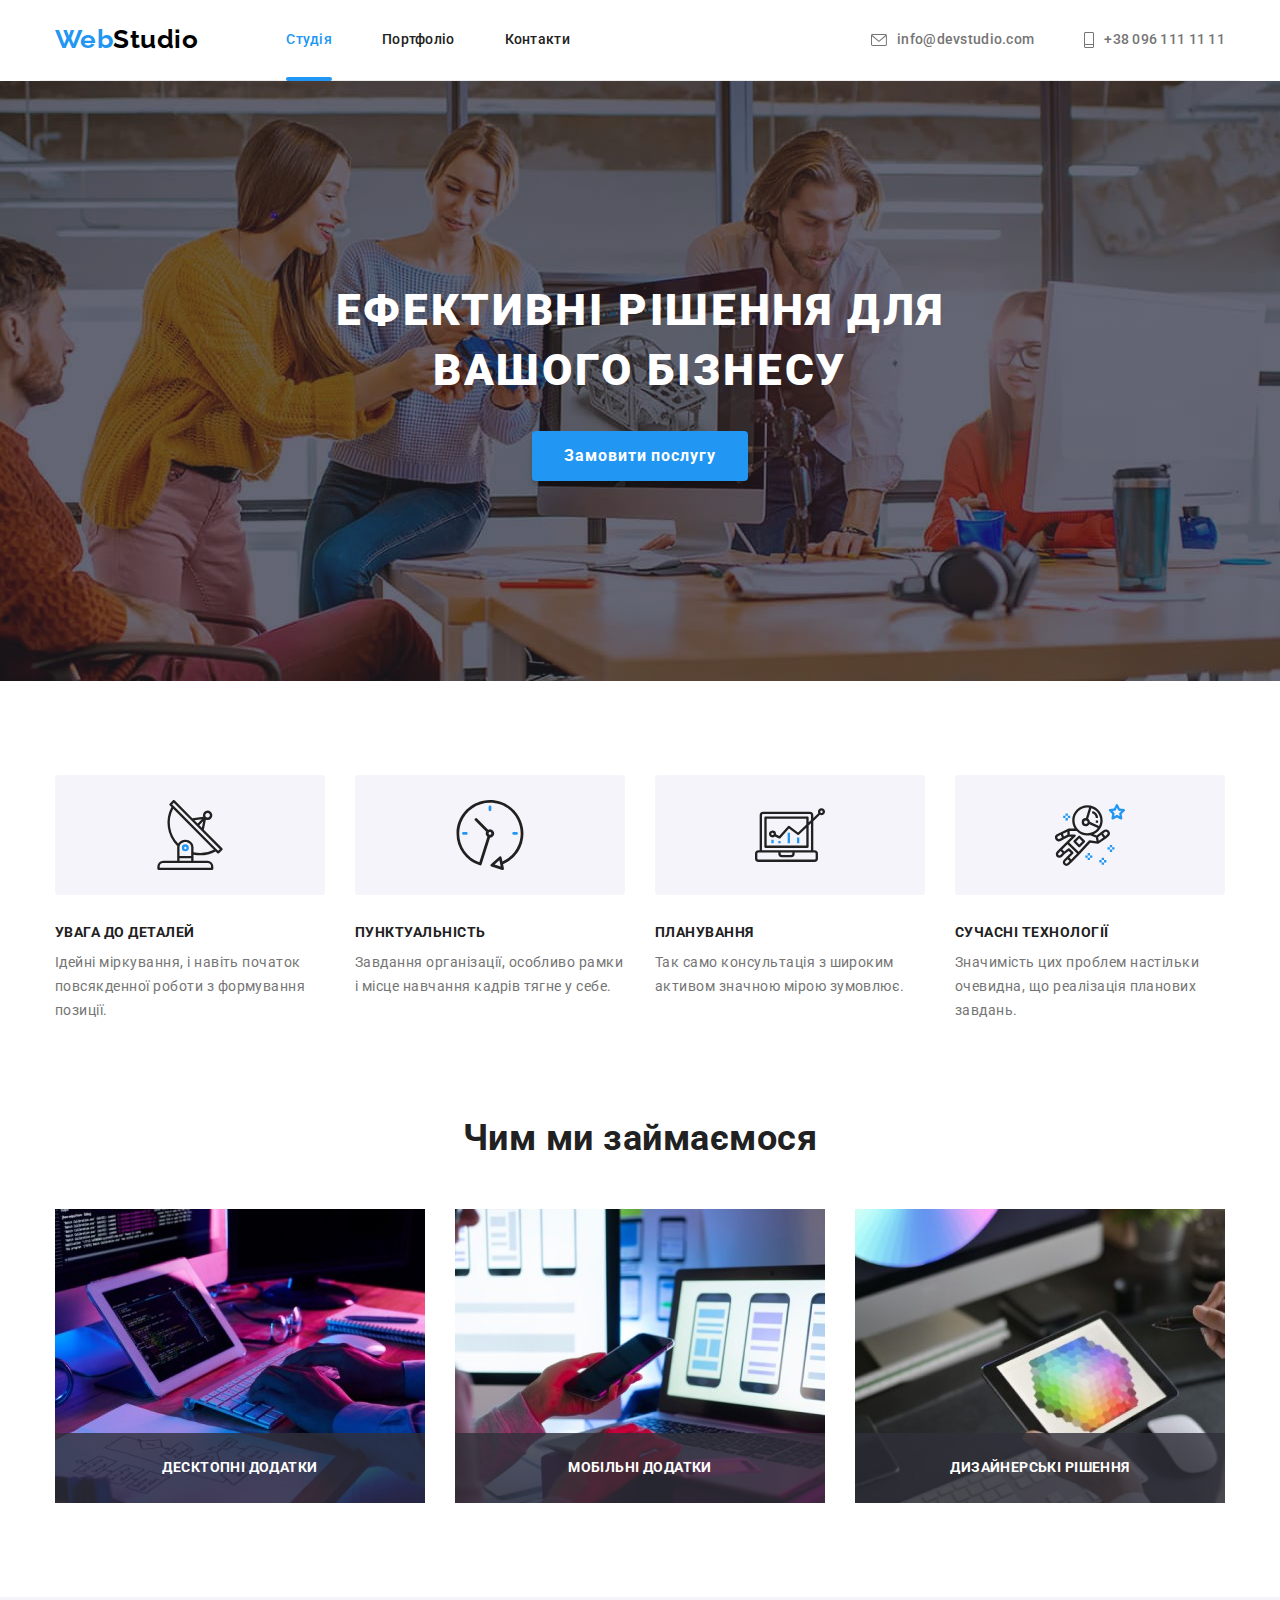
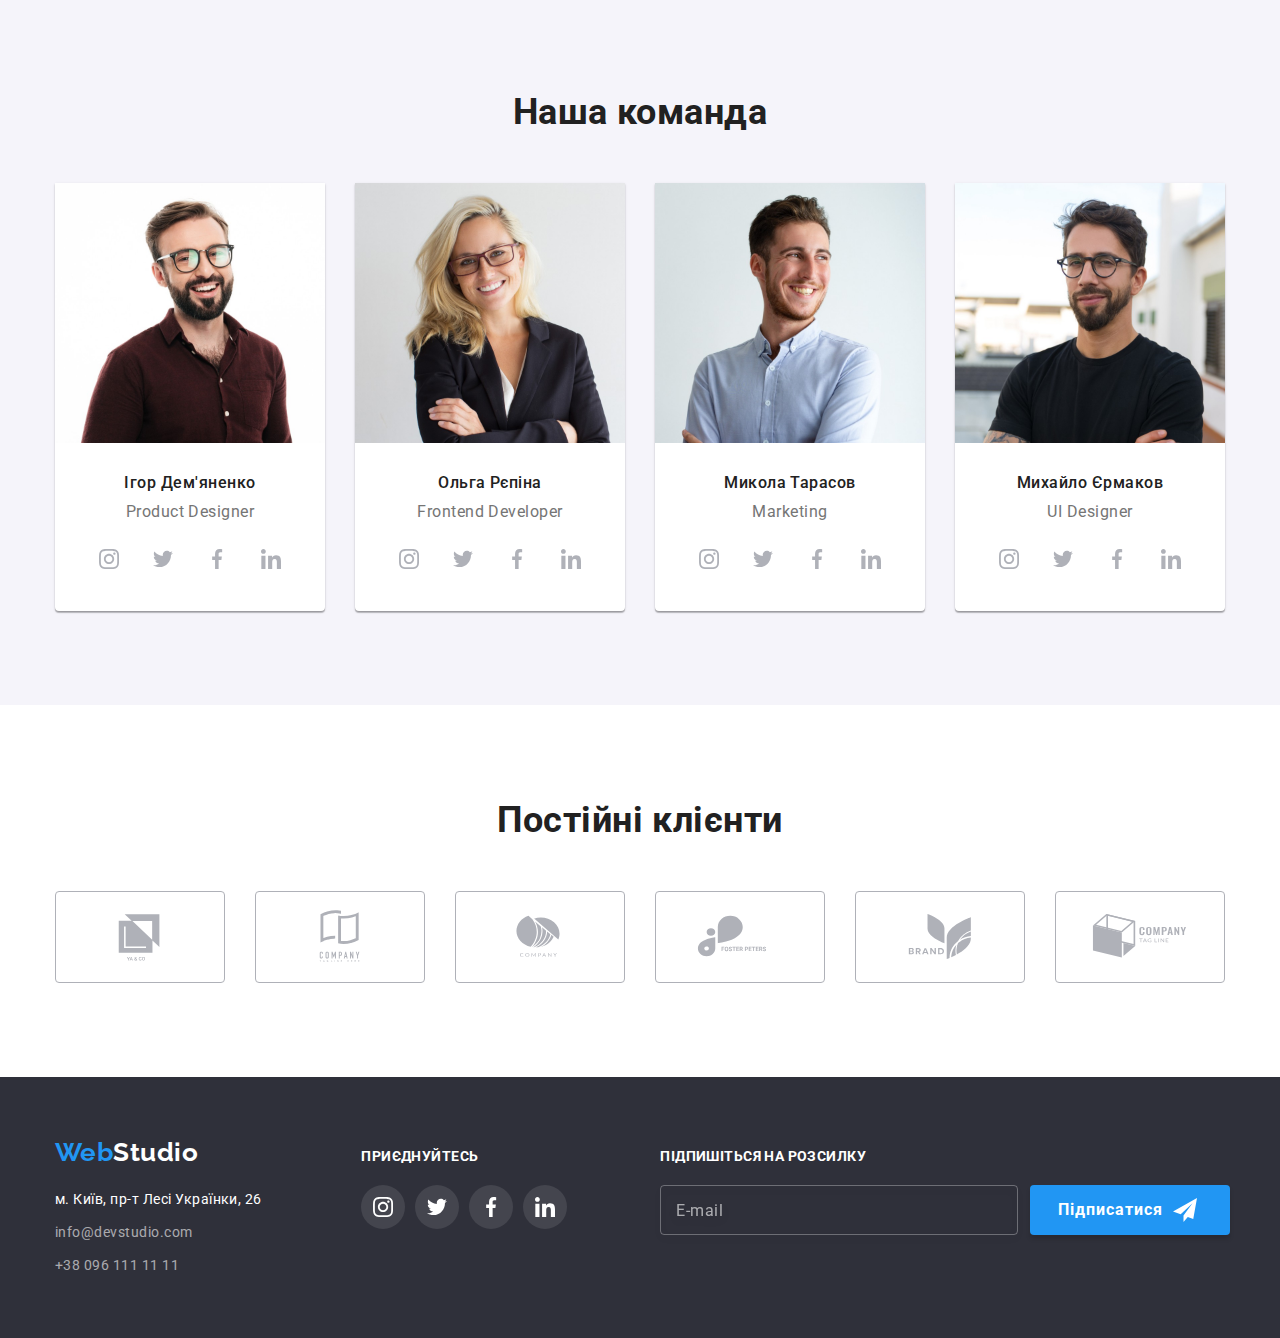
==== index.html @ 05e45daf "work 24/01" ====
<!DOCTYPE html>
<html lang="en">
  <head>
    <meta charset="UTF-8" />
    <meta name="viewport" content="width=device-width, initial-scale=1.0" />
    <meta http-equiv="X-UA-Compatible" content="IE=edge" />
    <meta name="viewport" content="width=device-width, initial-scale=1.0" />
    <title>Document</title>
    <link
      href="https://fonts.googleapis.com/css2?family=Raleway:wght@700&family=Roboto:wght@400;500;700;900&display=swap"
      rel="stylesheet"
    />
    <link rel="stylesheet" href="./CSS/main.min.css" />
  </head>
  <body>
    <!-- Секція Хедер -->
    <header>
      <div class="container header__container">
        <a href="./index.html" class="logo logo--margin">
          <span class="logo__web">Web</span>Studio</a
        >
        <div class="menu-container js-menu-container">
          <nav class="site-nav">
            <ul class="site-nav__navigation">
              <li class="site-nav__item">
                <a href="./index.html" class="site-nav__link site-nav__link--active">Студія</a>
              </li>
              <li class="site-nav__item">
                <a href="./portfolio.html" class="site-nav__link">Портфоліо</a>
              </li>
              <li class="site-nav__item">
                <a href="./index.html" class="site-nav__link">Контакти</a>
              </li>
            </ul>
          </nav>
          <ul class="contact">
            <li class="contact__item">
              <a href="mailto:info@devstudio.com" class="contact__link contact__link--mail">
                <svg class="contact__icon" width="16" height="12">
                  <use href="./images/symbols.svg#icon-mail"></use>
                </svg>
                info@devstudio.com</a
              >
            </li>
            <li class="contact__item">
              <a href="tel:+380961111111" class="contact__link contact__link--tel">
                <svg class="contact__icon" width="10" height="16">
                  <use href="./images/symbols.svg#icon-tel"></use>
                </svg>
                +38 096 111 11 11</a
              >
            </li>
          </ul>
          <ul class="social-block">
            <li class="social-block__item">
              <a class="social-block__link" href="/">Instagram</a>
            </li>
            <li class="social-block__item">
              <a class="social-block__link" href="/">Twitter</a>
            </li>
            <li class="social-block__item">
              <a class="social-block__link" href="/">Facebook</a>
            </li>
            <li class="social-block__item">
              <a class="social-block__link" href="/">LinkedIn</a>
            </li>
          </ul>
          <button class="menu-toggle menu-toggle--close js-close-menu" type="button">
            <svg class="menu-toggle__icon" width="40" height="40">
              <use href="./images/symbols.svg#icon-close"></use>
            </svg>
          </button>
        </div>
        <button
          class="menu-toggle js-open-menu"
          aria-expanded="false"
          aria-controls="mobile-menu"
          type="button"
        >
          <svg class="menu-toggle__icon" width="40" height="40">
            <use href="./images/symbols.svg#icon-menu"></use>
          </svg>
        </button>
      </div>
    </header>
    <main>
      <!-- Секція Герой -->
      <section class="hero">
        <div class="hero__overlay">
          <h1 class="hero__title">
            Ефективні рішення для <br />
            вашого бізнесу
          </h1>
          <button data-modal-open type="button" class="hero__button">Замовити послугу</button>
        </div>
      </section>
      <!-- Секція ПЕРЕВАГИ -->
      <section class="section section--advances">
        <div class="container">
          <h2 class="section-title section-title--invisible">Інструменти для бізнесу</h2>
          <ul class="advances-list">
            <li class="advances-list__item attention">
              <h3 class="advances-list__title">Увага до деталей</h3>
              <p class="advances-list__text">
                Ідейні міркування, і навіть початок повсякденної роботи з формування позиції.
              </p>
            </li>
            <li class="advances-list__item punctuality">
              <h3 class="advances-list__title">Пунктуальність</h3>
              <p class="advances-list__text">
                Завдання організації, особливо рамки і місце навчання кадрів тягне у себе.
              </p>
            </li>
            <li class="advances-list__item planning">
              <h3 class="advances-list__title">Планування</h3>
              <p class="advances-list__text">
                Так само консультація з широким активом значною мірою зумовлює.
              </p>
            </li>
            <li class="advances-list__item modern">
              <h3 class="advances-list__title">Сучасні технології</h3>
              <p class="advances-list__text">
                Значимість цих проблем настільки очевидна, що реалізація планових завдань.
              </p>
            </li>
          </ul>
        </div>
      </section>
      <!-- Секція Наша робота -->
      <section class="section section--works">
        <div class="container">
          <h2 class="section-title">Чим ми займаємося</h2>
          <ul class="works">
            <li class="works__item">
              <img class="works__image" src="./images/plan.jpg" alt="Планування" width="370" />
              <h2 class="works__title">Десктопні додатки</h2>
            </li>
            <li class="works__item">
              <img class="works__image" src="./images/work.jpg" alt="Робота" width="370" />
              <h2 class="works__title">Мобільні додатки</h2>
            </li>
            <li class="works__item">
              <img class="works__image" src="./images/test.jpg" alt="Аналіз" width="370" />
              <h2 class="works__title">Дизайнерські рішення</h2>
            </li>
          </ul>
        </div>
      </section>
      <!-- Секція Наша команда -->
      <section class="section section--team">
        <div class="container">
          <h2 class="section-title">Наша команда</h2>
          <ul class="team-list">
            <li class="team-list__item">
              <img
                class="team-list__foto"
                src="./images/igor.jpg"
                alt="Співробітник команди"
                width="270"
              />
              <div class="team-list__props">
                <h3 class="team-list__title">Ігор Дем'яненко</h3>
                <p class="team-list__vocation">Product Designer</p>
                <ul class="social-links">
                  <li class="social-links__item">
                    <a class="social-links__link team-list__link" href="/">
                      <svg class="social-links__icon">
                        <use href="./images/symbols.svg#icon-instagram"></use>
                      </svg>
                    </a>
                  </li>
                  <li class="social-links__item">
                    <a class="social-links__link team-list__link" href="/">
                      <svg class="social-links__icon">
                        <use href="./images/symbols.svg#icon-twitter"></use>
                      </svg>
                    </a>
                  </li>
                  <li class="social-links__item">
                    <a class="social-links__link team-list__link" href="/">
                      <svg class="social-links__icon">
                        <use href="./images/symbols.svg#icon-facebook"></use>
                      </svg>
                    </a>
                  </li>
                  <li class="social-links__item">
                    <a class="social-links__link team-list__link" href="/">
                      <svg class="social-links__icon">
                        <use href="./images/symbols.svg#icon-linkedin"></use>
                      </svg>
                    </a>
                  </li>
                </ul>
              </div>
            </li>
            <li class="team-list__item">
              <img
                class="team-list__foto"
                src="./images/olya.jpg"
                alt="Співробітник команди"
                width="270"
              />
              <div class="team-list__props">
                <h3 class="team-list__title">Ольга Рєпіна</h3>
                <p class="team-list__vocation">Frontend Developer</p>
                <ul class="social-links">
                  <li class="social-links__item">
                    <a class="social-links__link team-list__link" href="/">
                      <svg class="social-links__icon">
                        <use href="./images/symbols.svg#icon-instagram"></use>
                      </svg>
                    </a>
                  </li>
                  <li class="social-links__item">
                    <a class="social-links__link team-list__link" href="/">
                      <svg class="social-links__icon">
                        <use href="./images/symbols.svg#icon-twitter"></use>
                      </svg>
                    </a>
                  </li>
                  <li class="social-links__item">
                    <a class="social-links__link team-list__link" href="/">
                      <svg class="social-links__icon">
                        <use href="./images/symbols.svg#icon-facebook"></use>
                      </svg>
                    </a>
                  </li>
                  <li class="social-links__item">
                    <a class="social-links__link team-list__link" href="/">
                      <svg class="social-links__icon">
                        <use href="./images/symbols.svg#icon-linkedin"></use>
                      </svg>
                    </a>
                  </li>
                </ul>
              </div>
            </li>
            <li class="team-list__item">
              <img
                class="team-list__foto"
                src="./images/mikola.jpg"
                alt="Співробітник команди"
                width="270"
              />
              <div class="team-list__props">
                <h3 class="team-list__title">Микола Тарасов</h3>
                <p class="team-list__vocation">Marketing</p>
                <ul class="social-links">
                  <li class="social-links__item">
                    <a class="social-links__link team-list__link" href="/">
                      <svg class="social-links__icon">
                        <use href="./images/symbols.svg#icon-instagram"></use>
                      </svg>
                    </a>
                  </li>
                  <li class="social-links__item">
                    <a class="social-links__link team-list__link" href="/">
                      <svg class="social-links__icon">
                        <use href="./images/symbols.svg#icon-twitter"></use>
                      </svg>
                    </a>
                  </li>
                  <li class="social-links__item">
                    <a class="social-links__link team-list__link" href="/">
                      <svg class="social-links__icon">
                        <use href="./images/symbols.svg#icon-facebook"></use>
                      </svg>
                    </a>
                  </li>
                  <li class="social-links__item">
                    <a class="social-links__link team-list__link" href="/">
                      <svg class="social-links__icon">
                        <use href="./images/symbols.svg#icon-linkedin"></use>
                      </svg>
                    </a>
                  </li>
                </ul>
              </div>
            </li>
            <li class="team-list__item">
              <img
                class="team-list__foto"
                src="./images/mihasik.jpg"
                alt="Співробітник команди"
                width="270"
              />
              <div class="team-list__props">
                <h3 class="team-list__title">Михайло Єрмаков</h3>
                <p class="team-list__vocation">UI Designer</p>
                <ul class="social-links">
                  <li class="social-links__item">
                    <a class="social-links__link team-list__link" href="/">
                      <svg class="social-links__icon">
                        <use href="./images/symbols.svg#icon-instagram"></use>
                      </svg>
                    </a>
                  </li>
                  <li class="social-links__item">
                    <a class="social-links__link team-list__link" href="/">
                      <svg class="social-links__icon">
                        <use href="./images/symbols.svg#icon-twitter"></use>
                      </svg>
                    </a>
                  </li>
                  <li class="social-links__item">
                    <a class="social-links__link team-list__link" href="/">
                      <svg class="social-links__icon">
                        <use href="./images/symbols.svg#icon-facebook"></use>
                      </svg>
                    </a>
                  </li>
                  <li class="social-links__item">
                    <a class="social-links__link team-list__link" href="/">
                      <svg class="social-links__icon">
                        <use href="./images/symbols.svg#icon-linkedin"></use>
                      </svg>
                    </a>
                  </li>
                </ul>
              </div>
            </li>
          </ul>
        </div>
      </section>
      <!-- Секція Наши клієнти -->
      <section class="section">
        <div class="container">
          <h2 class="section-title">Постійні клієнти</h2>
          <ul class="list-client">
            <li class="list-client__item">
              <a class="list-client__link" href="/">
                <svg class="list-client__icon" width="106" height="60">
                  <use href="./images/symbols.svg#icon-Logo1"></use>
                </svg>
              </a>
            </li>
            <li class="list-client__item">
              <a class="list-client__link" href="/">
                <svg class="list-client__icon" width="106" height="60">
                  <use href="./images/symbols.svg#icon-Logo2"></use>
                </svg>
              </a>
            </li>
            <li class="list-client__item">
              <a class="list-client__link" href="/"
                ><svg class="list-client__icon" width="106" height="60">
                  <use href="./images/symbols.svg#icon-Logo3"></use></svg
              ></a>
            </li>
            <li class="list-client__item">
              <a class="list-client__link" href="/"
                ><svg class="list-client__icon" width="106" height="60">
                  <use href="./images/symbols.svg#icon-Logo4"></use></svg
              ></a>
            </li>
            <li class="list-client__item">
              <a class="list-client__link" href="/"
                ><svg class="list-client__icon" width="106" height="60">
                  <use href="./images/symbols.svg#icon-Logo5"></use></svg
              ></a>
            </li>
            <li class="list-client__item">
              <a class="list-client__link" href="/"
                ><svg class="list-client__icon" width="106" height="60">
                  <use href="./images/symbols.svg#icon-Logo6"></use></svg
              ></a>
            </li>
          </ul>
        </div>
      </section>
    </main>
    <!-- Секція футер -->
    <footer class="page-footer">
      <div class="container page-footer__container">
        <div class="page-footer__logobox">
          <a href="./" class="logo page-footer__logo"> <span class="logo__web">Web</span>Studio</a>
          <address class="address-footer">
            <p class="address-footer__location">м. Київ, пр-т Лесі Українки, 26</p>
            <p>
              <a href="mailto:info@devstudio.com" class="address-footer__mail"
                >info@devstudio.com</a
              >
            </p>
            <p><a href="tel:+380961111111" class="address-footer__tel">+38 096 111 11 11</a></p>
          </address>
        </div>
        <div class="page-footer__social">
          <b class="page-footer__title">Приєднуйтесь</b>
          <!-- Контакти в соціальних мережах -->
          <ul class="social-links">
            <li class="social-links__item">
              <a class="social-links__link" href="/">
                <svg class="social-links__icon">
                  <use href="./images/symbols.svg#icon-instagram"></use>
                </svg>
              </a>
            </li>
            <li class="social-links__item">
              <a class="social-links__link" href="/">
                <svg class="social-links__icon">
                  <use href="./images/symbols.svg#icon-twitter"></use>
                </svg>
              </a>
            </li>
            <li class="social-links__item">
              <a class="social-links__link" href="/">
                <svg class="social-links__icon">
                  <use href="./images/symbols.svg#icon-facebook"></use>
                </svg>
              </a>
            </li>
            <li class="social-links__item">
              <a class="social-links__link" href="/">
                <svg class="social-links__icon">
                  <use href="./images/symbols.svg#icon-linkedin"></use>
                </svg>
              </a>
            </li>
          </ul>
        </div>
        <div class="page-footer__subscription">
          <b class="page-footer__title">Підпишіться на розсилку</b>
          <form class="newsletter">
            <input class="newsletter__email" type="email" placeholder="E-mail" />
            <button class="newsletter__btn" type="submit">
              Підписатися
              <svg class="newsletter__icon" width="24" height="24">
                <use href="./images/symbols.svg#icon-send"></use>
              </svg>
            </button>
          </form>
        </div>
      </div>
    </footer>

    <!-- Модальне вікно -->
    <div class="backdrop backdrop--is-hidden" data-modal>
      <div class="modal">
        <button data-modal-close class="modal__btn-close">
          <svg width="11" height="11" viewBox="0 0 11 11" xmlns="http://www.w3.org/2000/svg">
            <path
              d="M11 1.10786L9.89214 0L5.5 4.39214L1.10786 0L0 1.10786L4.39214 5.5L0 9.89214L1.10786 11L5.5 6.60786L9.89214 11L11 9.89214L6.60786 5.5L11 1.10786Z"
            />
          </svg>
        </button>
        <!-- Форма відправки даних 
        -->
        <form class="js-speaker-form data-form" autocomplete="off">
          <b class="data-form__title">Залиште свої дані, ми вам передзвонимо</b>

          <div class="data-form__form-field">
            <input
              class="data-form__input"
              type="text"
              name="name"
              id="name"
              placeholder=" "
              autofocus
            />
            <svg class="data-form__icon" width="18" height="18">
              <use href="./images/symbols.svg#icon-person-black"></use>
            </svg>
            <label class="data-form__label" for="data-form__name">Ім’я</label>
          </div>

          <div class="data-form__form-field">
            <input class="data-form__input" type="tel" name="tel" id="tel" placeholder=" " />
            <svg class="data-form__icon" width="18" height="18">
              <use href="./images/symbols.svg#icon-phone-black"></use>
            </svg>
            <label class="data-form__label" for="tel">Телефон</label>
          </div>
          <div class="data-form__form-field">
            <input class="data-form__input" type="email" name="mail" id="mail" placeholder=" " />
            <svg class="data-form__icon" width="18" height="18">
              <use href="./images/symbols.svg#icon-email-black"></use>
            </svg>
            <label class="data-form__label" for="mail">Пошта</label>
          </div>

          <div class="data-form__form-field-coment">
            <textarea
              class="data-form__coment"
              name="coment"
              id="coment"
              cols="30"
              rows="5"
              placeholder=" "
            ></textarea>
            <label class="data-form__coment-label" for="coment">Коментар</label>
          </div>

          <label class="data-form__resolution-label">
            <input class="data-form__checkbox" type="checkbox" name="check" value="agree" />
            <svg class="data-form__icon-check" width="16" height="15">
              <use href="./images/symbols.svg#icon-check"></use>
            </svg>
            Погоджуюся з розсилкою та приймаю&nbsp
            <a class="data-form__resolution-link" href="/">Умови договору</a>
          </label>
          <button class="data-form__submit" type="submit">Відправити</button>
        </form>
        <!-- 
          
          
          ****Кінець форми******* -->
      </div>
    </div>
    <script src="./js/modal.js"></script>
    <script src="./js/submit-data.js"></script>
    <script src="./js/mobile-menu.js"></script>
  </body>
</html>
---- CSS/main.min.css ----
/*! modern-normalize v1.1.0 | MIT License | https://github.com/sindresorhus/modern-normalize */*,::after,::before{-webkit-box-sizing:border-box;box-sizing:border-box}html{-moz-tab-size:4;-o-tab-size:4;tab-size:4}html{line-height:1.15;-webkit-text-size-adjust:100%}body{margin:0}body{font-family:system-ui,-apple-system,"Segoe UI",Roboto,Helvetica,Arial,sans-serif,"Apple Color Emoji","Segoe UI Emoji"}hr{height:0;color:inherit}abbr[title]{-webkit-text-decoration:underline dotted;text-decoration:underline dotted}b,strong{font-weight:bolder}code,kbd,pre,samp{font-family:ui-monospace,SFMono-Regular,Consolas,"Liberation Mono",Menlo,monospace;font-size:1em}small{font-size:80%}sub,sup{font-size:75%;line-height:0;position:relative;vertical-align:baseline}sub{bottom:-0.25em}sup{top:-0.5em}table{text-indent:0;border-color:inherit}button,input,optgroup,select,textarea{font-family:inherit;font-size:100%;line-height:1.15;margin:0}button,select{text-transform:none}[type=button],[type=reset],[type=submit],button{-webkit-appearance:button}::-moz-focus-inner{border-style:none;padding:0}:-moz-focusring{outline:1px dotted ButtonText}:-moz-ui-invalid{box-shadow:none}legend{padding:0}progress{vertical-align:baseline}::-webkit-inner-spin-button,::-webkit-outer-spin-button{height:auto}[type=search]{-webkit-appearance:textfield;outline-offset:-2px}::-webkit-search-decoration{-webkit-appearance:none}::-webkit-file-upload-button{-webkit-appearance:button;font:inherit}summary{display:list-item}body{background:#fff;color:#757575;font-family:"Roboto",sans-serif;letter-spacing:.03em}ul{list-style:none;margin:0;padding:0}a{text-decoration:none}button{font-family:inherit;padding:0}h1,h2,h3,h4,p{margin:0}.section{padding:60px 0px}@media screen and (min-width: 1200px){.section{padding:94px 0px}}.section--team{background-color:#f5f4fa}.container{margin:0px auto;padding:0 15px}@media screen and (min-width: 480px){.container{width:480px}}@media screen and (min-width: 768px){.container{width:768px}}@media screen and (min-width: 1200px){.container{width:1200px}}.section-title{margin-bottom:30px;color:#212121;font-weight:700;font-size:36px;line-height:1.17;text-align:center}@media screen and (min-width: 1200px){.section-title{margin-bottom:50px}}.section-title--invisible{position:absolute;width:1px;height:1px;margin:-1px;border:0;padding:0;white-space:nowrap;-webkit-clip-path:inset(100%);clip-path:inset(100%);clip:rect(0 0 0 0);overflow:hidden}.header__container{display:-webkit-box;display:-ms-flexbox;display:flex;-webkit-box-align:center;-ms-flex-align:center;align-items:center;border-bottom:1px solid #ececec}.menu-container{display:-webkit-box;display:-ms-flexbox;display:flex}@media screen and (max-width: 767px){.menu-container{position:relative;padding:48px 40px;-webkit-box-orient:vertical;-webkit-box-direction:normal;-ms-flex-direction:column;flex-direction:column;top:0;left:0;position:fixed;width:100%;height:100vh;background-color:#fff;z-index:999;-webkit-transform:translateX(100%);transform:translateX(100%);-webkit-transition:-webkit-transform 250ms cubic-bezier(0.4, 0, 0.2, 1);transition:-webkit-transform 250ms cubic-bezier(0.4, 0, 0.2, 1);transition:transform 250ms cubic-bezier(0.4, 0, 0.2, 1);transition:transform 250ms cubic-bezier(0.4, 0, 0.2, 1), -webkit-transform 250ms cubic-bezier(0.4, 0, 0.2, 1)}}@media screen and (min-width: 768px){.menu-container{-webkit-box-flex:2;-ms-flex-positive:2;flex-grow:2;-webkit-box-pack:center;-ms-flex-pack:center;justify-content:center}}.menu-container.is-open{-webkit-transform:translateX(0);transform:translateX(0)}.site-nav{display:-webkit-box;display:-ms-flexbox;display:flex;margin-right:auto;-webkit-box-align:center;-ms-flex-align:center;align-items:center}@media screen and (min-width: 768px){.site-nav__navigation{display:-webkit-box;display:-ms-flexbox;display:flex}}@media screen and (max-width: 767px){.site-nav__item+.site-nav__item{margin-top:32px}}@media screen and (min-width: 768px){.site-nav__item+.site-nav__item{margin-left:50px}}.site-nav__link{position:relative;display:block;font-weight:500;font-size:40px;line-height:1.18;letter-spacing:.02em;color:#212121;-webkit-transition:color 250ms cubic-bezier(0.4, 0, 0.2, 1);transition:color 250ms cubic-bezier(0.4, 0, 0.2, 1)}@media screen and (min-width: 768px){.site-nav__link{padding:32px 0px;font-weight:500;font-size:14px;line-height:1.14;letter-spacing:.02em}}.site-nav__link:hover,.site-nav__link:focus{color:#2196f3}.site-nav__link--active{color:#2196f3}@media screen and (min-width: 768px){.site-nav__link--active::after{position:absolute;bottom:-1px;display:block;content:"";width:100%;height:4px;background:#2196f3;border-radius:2px}}.contact{display:-webkit-box;display:-ms-flexbox;display:flex}@media screen and (max-width: 767px){.contact{-webkit-box-orient:vertical;-webkit-box-direction:normal;-ms-flex-direction:column;flex-direction:column;-webkit-box-flex:2;-ms-flex-positive:2;flex-grow:2;-webkit-box-pack:end;-ms-flex-pack:end;justify-content:end;margin-bottom:64px}}@media screen and (min-width: 768px)and (max-width: 1199px){.contact{padding:21px 0;-webkit-box-align:start;-ms-flex-align:start;align-items:start;-webkit-box-orient:vertical;-webkit-box-direction:normal;-ms-flex-direction:column;flex-direction:column}}@media screen and (min-width: 1200px){.contact{-webkit-box-align:center;-ms-flex-align:center;align-items:center}}@media screen and (max-width: 767px){.contact__item+.contact__item{margin-top:32px}}@media screen and (min-width: 768px)and (max-width: 1199px){.contact__item+.contact__item{margin-top:10px}}@media screen and (min-width: 1200px){.contact__item+.contact__item{margin-left:50px}}.contact__icon{margin-right:10px;fill:currentcolor}@media screen and (max-width: 767px){.contact__icon{display:none}}.contact__link{font-weight:500;letter-spacing:.02em;line-height:1.16;color:#757575;-webkit-transition:color 250ms cubic-bezier(0.4, 0, 0.2, 1);transition:color 250ms cubic-bezier(0.4, 0, 0.2, 1)}@media screen and (max-width: 767px){.contact__link{font-size:24px}}@media screen and (min-width: 768px)and (max-width: 1199px){.contact__link{font-size:12px}}@media screen and (min-width: 1200px){.contact__link{font-size:14px;line-height:1.14}}.contact__link:hover,.contact__link:focus{color:#2196f3}@media screen and (max-width: 767px){.contact__link:hover,.contact__link:focus{font-size:34px}}.contact__link--mail{display:-webkit-box;display:-ms-flexbox;display:flex;-webkit-box-align:center;-ms-flex-align:center;align-items:center}.contact__link--tel{display:-webkit-box;display:-ms-flexbox;display:flex;-webkit-box-align:center;-ms-flex-align:center;align-items:center}.social-block{display:-webkit-box;display:-ms-flexbox;display:flex;-webkit-box-align:start;-ms-flex-align:start;align-items:flex-start;-ms-flex-wrap:wrap;flex-wrap:wrap}@media screen and (min-width: 768px){.social-block{display:none}}.social-block__item{padding:0 10px 0 0}.social-block__item+.social-block__item{padding:0 10px;border-left:1px solid rgba(33,33,33,.2)}.social-block__link{font-weight:500;font-size:18px;line-height:1.22;color:#2196f3}.menu-toggle{border:none;background-color:rgba(0,0,0,0);cursor:pointer}@media screen and (min-width: 768px){.menu-toggle{display:none}}.menu-toggle:hover,.menu-toggle:focus{fill:#2196f3}.menu-toggle--close{position:absolute;top:10px;right:15px}.menu-toggle__icon{display:block}.logo{margin-right:auto;display:inline-block;color:#000;cursor:default;font-family:"Raleway",sans-serif;font-weight:700;font-size:24px;line-height:1.16}@media screen and (min-width: 1200px){.logo{margin-right:93px;font-size:26px;line-height:1.2}}.logo__web{color:#2196f3}.page-footer__logo{color:#fff;margin-bottom:20px}@media screen and (min-width: 768px){.logo--margin{margin-right:88px}}.hero{text-align:center}.hero__overlay{height:400px;margin-left:auto;margin-right:auto;padding-top:118px;background-image:-webkit-gradient(linear, left top, left bottom, from(rgba(47, 48, 58, 0.4)), to(rgba(47, 48, 58, 0.4))),url(../images/hero.jpg);background-image:linear-gradient(rgba(47, 48, 58, 0.4), rgba(47, 48, 58, 0.4)),url(../images/hero.jpg);background-size:cover;background-position:center;background-color:#2f303a}@media screen and (max-width: 767px){.hero__overlay{max-width:480px}}@media screen and (min-width: 768px)and (max-width: 1199px){.hero__overlay{width:768px}}@media screen and (min-width: 1200px){.hero__overlay{padding-top:200px;height:600px;max-width:1600px}}.hero__title{margin-bottom:30px;color:#fff;font-weight:900;font-size:26px;line-height:1.62;letter-spacing:.06em;text-transform:uppercase}@media screen and (min-width: 1200px){.hero__title{font-size:44px;line-height:1.36}}.hero__button{color:#fff;background-color:#2196f3;font-weight:700;font-size:16px;line-height:1.9;letter-spacing:.06em;text-align:center;padding:10px 24px;-webkit-box-shadow:0px 4px 4px rgba(0,0,0,.15);box-shadow:0px 4px 4px rgba(0,0,0,.15);border-radius:4px;border:0px;cursor:pointer}@media screen and (min-width: 1200px){.hero__button{padding:10px 32px}}@media screen and (min-width: 1200px){.section--advances{padding-bottom:0px}}@media screen and (min-width: 768px){.advances-list{display:-webkit-box;display:-ms-flexbox;display:flex;-ms-flex-wrap:wrap;flex-wrap:wrap;margin:-15px}}.advances-list__title{color:#212121;font-weight:700;font-size:14px;line-height:1.14;text-transform:uppercase;margin-bottom:10px}.advances-list__text{margin:0px;font-size:14px;line-height:1.71}.advances-list__item{max-width:450px}@media screen and (min-width: 480px){.advances-list__item{width:450px}}@media screen and (min-width: 768px){.advances-list__item{width:354px;margin:15px}}@media screen and (min-width: 1200px){.advances-list__item{width:270px}}@media screen and (max-width: 767px){.advances-list__item:not(:last-child){margin-bottom:30px}}.advances-list__item::before{content:"";display:block;max-width:450px;height:120px;margin-bottom:30px;background-color:#f5f4fa;background-position:center;background-repeat:no-repeat;border-radius:4px}@media screen and (min-width: 480px){.advances-list__item::before{width:450px}}@media screen and (min-width: 768px){.advances-list__item::before{width:354px}}@media screen and (min-width: 1200px){.advances-list__item::before{width:270px}}.advances-list__item.attention::before{background-image:url(../images/antenna1.svg)}.advances-list__item.punctuality::before{background-image:url(../images/clock1.svg)}.advances-list__item.planning::before{background-image:url(../images/diagram1.svg)}.advances-list__item.modern::before{background-image:url(../images/astronaut1.svg)}@media screen and (max-width: 1199px){.section--works{display:none}}.works{position:relative;display:-webkit-box;display:-ms-flexbox;display:flex}.works__item:not(:last-child){margin-right:30px}.works__image{display:block}.works__title{position:absolute;bottom:0;width:370px;height:70px;display:-webkit-box;display:-ms-flexbox;display:flex;-webkit-box-align:center;-ms-flex-align:center;align-items:center;-webkit-box-pack:center;-ms-flex-pack:center;justify-content:center;font-weight:700;font-size:14px;line-height:1.14;letter-spacing:.03em;text-transform:uppercase;color:#fff;background-color:rgba(47,48,58,.8)}@media screen and (min-width: 768px){.team-list{margin:-15px;display:-webkit-box;display:-ms-flexbox;display:flex;-ms-flex-wrap:wrap;flex-wrap:wrap}}.team-list__foto{display:block}.team-list__props{padding:30px 32px;display:-webkit-box;display:-ms-flexbox;display:flex;-webkit-box-orient:vertical;-webkit-box-direction:normal;-ms-flex-direction:column;flex-direction:column;-webkit-box-align:center;-ms-flex-align:center;align-items:center}.team-list__title{margin-bottom:10px;color:#212121;font-weight:500;font-size:16px;line-height:1.19;text-align:center}.team-list__vocation{margin-top:0px;margin-bottom:16px;font-size:16px;line-height:1.19;text-align:center}.team-list__item{max-width:450px;height:622px;background-color:#fff;-webkit-box-shadow:0px 1px 3px rgba(0,0,0,.12),0px 1px 1px rgba(0,0,0,.14),0px 2px 1px rgba(0,0,0,.2);box-shadow:0px 1px 3px rgba(0,0,0,.12),0px 1px 1px rgba(0,0,0,.14),0px 2px 1px rgba(0,0,0,.2);border-radius:0px 0px 4px 4px}@media screen and (max-width: 767px){.team-list__item:not(:last-child){margin-bottom:30px}}@media screen and (min-width: 480px){.team-list__item{width:450px}}@media screen and (min-width: 768px){.team-list__item{margin:15px;width:354px;height:536px}}@media screen and (min-width: 1200px){.team-list__item{width:270px;height:428px}}.list-client{margin:-15px;display:-webkit-box;display:-ms-flexbox;display:flex;-ms-flex-wrap:wrap;flex-wrap:wrap;-webkit-box-pack:center;-ms-flex-pack:center;justify-content:center}.list-client__item{display:-webkit-box;display:-ms-flexbox;display:flex;margin:15px;height:92px}@media screen and (max-width: 479px){.list-client__item{width:calc((100% - 60px)/2)}}@media screen and (min-width: 480px){.list-client__item{width:210px}}@media screen and (min-width: 768px){.list-client__item{width:226px}}@media screen and (min-width: 1200px){.list-client__item{width:170px}}.list-client__link{display:-webkit-box;display:-ms-flexbox;display:flex;width:100%;-webkit-box-pack:center;-ms-flex-pack:center;justify-content:center;-webkit-box-align:center;-ms-flex-align:center;align-items:center;fill:#afb1b8;border:1px solid #afb1b8;border-radius:4px;cursor:pointer;-webkit-transform:scale(1);transform:scale(1);-webkit-transition:fill 250ms cubic-bezier(0.4, 0, 0.2, 1),border 250ms cubic-bezier(0.4, 0, 0.2, 1),-webkit-transform 250ms cubic-bezier(0.4, 0, 0.2, 1);transition:fill 250ms cubic-bezier(0.4, 0, 0.2, 1),border 250ms cubic-bezier(0.4, 0, 0.2, 1),-webkit-transform 250ms cubic-bezier(0.4, 0, 0.2, 1);transition:fill 250ms cubic-bezier(0.4, 0, 0.2, 1),border 250ms cubic-bezier(0.4, 0, 0.2, 1),transform 250ms cubic-bezier(0.4, 0, 0.2, 1);transition:fill 250ms cubic-bezier(0.4, 0, 0.2, 1),border 250ms cubic-bezier(0.4, 0, 0.2, 1),transform 250ms cubic-bezier(0.4, 0, 0.2, 1),-webkit-transform 250ms cubic-bezier(0.4, 0, 0.2, 1)}.list-client__link:hover,.list-client__link:focus{fill:#2196f3;border-color:#2196f3;-webkit-transform:scale(1.1);transform:scale(1.1)}.social-links{display:-webkit-box;display:-ms-flexbox;display:flex}.social-links__item+.social-links__item{margin-left:10px}.social-links__link{display:-webkit-box;display:-ms-flexbox;display:flex;-webkit-box-pack:center;-ms-flex-pack:center;justify-content:center;-webkit-box-align:center;-ms-flex-align:center;align-items:center;width:44px;height:44px;background-color:rgba(255,255,255,.1);border-radius:50%;fill:#fff;-webkit-transition:fill 250ms cubic-bezier(0.4, 0, 0.2, 1),background-color 250ms cubic-bezier(0.4, 0, 0.2, 1),-webkit-transform 250ms linear;transition:fill 250ms cubic-bezier(0.4, 0, 0.2, 1),background-color 250ms cubic-bezier(0.4, 0, 0.2, 1),-webkit-transform 250ms linear;transition:fill 250ms cubic-bezier(0.4, 0, 0.2, 1),background-color 250ms cubic-bezier(0.4, 0, 0.2, 1),transform 250ms linear;transition:fill 250ms cubic-bezier(0.4, 0, 0.2, 1),background-color 250ms cubic-bezier(0.4, 0, 0.2, 1),transform 250ms linear,-webkit-transform 250ms linear}.social-links__link:hover,.social-links__link:focus{background-color:#2196f3}.social-links__icon{width:20px;height:20px}.team-list__link{fill:#afb1b8}.team-list__link:hover,.team-list__link:focus{fill:#fff}.page-footer{padding:60px 0;background-color:#2f303a}.page-footer__container{display:-webkit-box;display:-ms-flexbox;display:flex}@media screen and (max-width: 767px){.page-footer__container{-webkit-box-orient:vertical;-webkit-box-direction:normal;-ms-flex-direction:column;flex-direction:column;-webkit-box-align:center;-ms-flex-align:center;align-items:center}}@media screen and (min-width: 768px){.page-footer__container{-ms-flex-wrap:wrap;flex-wrap:wrap;-ms-flex-pack:distribute;justify-content:space-around}}@media screen and (min-width: 1200px){.page-footer__container{-webkit-box-align:baseline;-ms-flex-align:baseline;align-items:baseline;-ms-flex-wrap:nowrap;flex-wrap:nowrap}}@media screen and (max-width: 1199px){.page-footer__logobox{text-align:center;margin-bottom:60px}}@media screen and (max-width: 1199px){.page-footer__social{margin-bottom:60px}}@media screen and (min-width: 1200px){.page-footer__social{margin-left:70px}}.page-footer__title{display:block;margin-bottom:20px;font-weight:700;font-size:14px;line-height:1.14;letter-spacing:.03em;text-transform:uppercase;color:#fff}@media screen and (max-width: 1199px){.page-footer__title{text-align:center}}.page-footer__subscription{width:100%}@media screen and (min-width: 1200px){.page-footer__subscription{margin-left:93px}}.address-footer__location{color:#fff;font-style:normal;font-size:14px;line-height:1.71}.address-footer p:not(:last-child){margin-bottom:9px}.address-footer__mail,.address-footer__tel{color:rgba(255,255,255,.6);font-style:normal;font-size:14px;line-height:1.71}.newsletter{display:-webkit-box;display:-ms-flexbox;display:flex}@media screen and (max-width: 1199px){.newsletter{-webkit-box-orient:vertical;-webkit-box-direction:normal;-ms-flex-direction:column;flex-direction:column;-webkit-box-align:center;-ms-flex-align:center;align-items:center}}.newsletter__email{padding:16px 15px;width:100%;height:50px;font-size:16px;line-height:1.25;letter-spacing:.03em;color:rgba(255,255,255,.6);background-color:rgba(0,0,0,0);border:1px solid rgba(255,255,255,.3);-webkit-filter:drop-shadow(0px 4px 4px rgba(0, 0, 0, 0.15));filter:drop-shadow(0px 4px 4px rgba(0, 0, 0, 0.15));border-radius:4px;cursor:pointer}@media screen and (min-width: 480px){.newsletter__email{width:450px}}@media screen and (max-width: 1199px){.newsletter__email{margin-bottom:20px}}@media screen and (min-width: 1200px){.newsletter__email{width:358px}}.newsletter__email::-webkit-input-placeholder{font-size:16px;line-height:1.25;letter-spacing:.03em;color:rgba(255,255,255,.6)}.newsletter__email::-moz-placeholder{font-size:16px;line-height:1.25;letter-spacing:.03em;color:rgba(255,255,255,.6)}.newsletter__email:-ms-input-placeholder{font-size:16px;line-height:1.25;letter-spacing:.03em;color:rgba(255,255,255,.6)}.newsletter__email::-ms-input-placeholder{font-size:16px;line-height:1.25;letter-spacing:.03em;color:rgba(255,255,255,.6)}.newsletter__email::placeholder{font-size:16px;line-height:1.25;letter-spacing:.03em;color:rgba(255,255,255,.6)}.newsletter__btn{display:-webkit-box;display:-ms-flexbox;display:flex;width:200px;height:50px;padding:10px 28px;font-weight:700;font-size:16px;line-height:1.88;-webkit-box-align:center;-ms-flex-align:center;align-items:center;letter-spacing:.06em;color:#fff;background:#2196f3;-webkit-box-shadow:0px 4px 4px rgba(0,0,0,.15);box-shadow:0px 4px 4px rgba(0,0,0,.15);border:none;border-radius:4px;cursor:pointer}@media screen and (min-width: 1200px){.newsletter__btn{margin-left:12px}}.newsletter__icon{margin-left:10px;fill:#fff}.button{min-width:73px;padding:6px 22px;color:#212121;background-color:#f5f4fa;font-weight:500;font-size:16px;line-height:1.62;text-align:center;border-radius:4px;border:none;cursor:pointer;-webkit-transform:translateY(0);transform:translateY(0);-webkit-transition:color 250ms cubic-bezier(0.4, 0, 0.2, 1),background-color 250ms cubic-bezier(0.4, 0, 0.2, 1),-webkit-box-shadow 250ms cubic-bezier(0.4, 0, 0.2, 1),-webkit-transform 250ms cubic-bezier(0.4, 0, 0.2, 1);transition:color 250ms cubic-bezier(0.4, 0, 0.2, 1),background-color 250ms cubic-bezier(0.4, 0, 0.2, 1),-webkit-box-shadow 250ms cubic-bezier(0.4, 0, 0.2, 1),-webkit-transform 250ms cubic-bezier(0.4, 0, 0.2, 1);transition:color 250ms cubic-bezier(0.4, 0, 0.2, 1),background-color 250ms cubic-bezier(0.4, 0, 0.2, 1),box-shadow 250ms cubic-bezier(0.4, 0, 0.2, 1),transform 250ms cubic-bezier(0.4, 0, 0.2, 1);transition:color 250ms cubic-bezier(0.4, 0, 0.2, 1),background-color 250ms cubic-bezier(0.4, 0, 0.2, 1),box-shadow 250ms cubic-bezier(0.4, 0, 0.2, 1),transform 250ms cubic-bezier(0.4, 0, 0.2, 1),-webkit-box-shadow 250ms cubic-bezier(0.4, 0, 0.2, 1),-webkit-transform 250ms cubic-bezier(0.4, 0, 0.2, 1)}.button.active,.button:focus,.button:hover{color:#fff;background-color:#2196f3;-webkit-box-shadow:0px 3px 1px rgba(0,0,0,.1),0px 1px 2px rgba(0,0,0,.08),0px 2px 2px rgba(0,0,0,.12);box-shadow:0px 3px 1px rgba(0,0,0,.1),0px 1px 2px rgba(0,0,0,.08),0px 2px 2px rgba(0,0,0,.12);-webkit-transform:translateY(-2px);transform:translateY(-2px)}.selection-list{display:-webkit-box;display:-ms-flexbox;display:flex;-webkit-box-pack:center;-ms-flex-pack:center;justify-content:center;margin-bottom:50px}.selection-list__item+.selection-list__item{margin-left:8px}.portfolio{display:-webkit-box;display:-ms-flexbox;display:flex;-ms-flex-wrap:wrap;flex-wrap:wrap}.portfolio__item{-webkit-transition:-webkit-box-shadow 250ms cubic-bezier(0.4, 0, 0.2, 1);transition:-webkit-box-shadow 250ms cubic-bezier(0.4, 0, 0.2, 1);transition:box-shadow 250ms cubic-bezier(0.4, 0, 0.2, 1);transition:box-shadow 250ms cubic-bezier(0.4, 0, 0.2, 1), -webkit-box-shadow 250ms cubic-bezier(0.4, 0, 0.2, 1)}.portfolio__item:hover{-webkit-box-shadow:0px 1px 1px rgba(0,0,0,.12),0px 4px 4px rgba(0,0,0,.06),1px 4px 6px rgba(0,0,0,.16);box-shadow:0px 1px 1px rgba(0,0,0,.12),0px 4px 4px rgba(0,0,0,.06),1px 4px 6px rgba(0,0,0,.16)}.portfolio__item:not(:nth-child(3n)){margin-right:30px}.portfolio__item:not(:nth-last-child(-n+3)){margin-bottom:30px}.portfolio__image-text{position:relative;overflow:hidden}.portfolio__card-declar{position:absolute;top:0;left:0;-webkit-transform:translateY(100%);transform:translateY(100%);padding:63px 24px;font-weight:400;font-size:18px;line-height:1.56;letter-spacing:.03em;color:#fff;background-color:rgba(33,150,243,.9);-webkit-transition:-webkit-transform 250ms cubic-bezier(0.4, 0, 0.2, 1);transition:-webkit-transform 250ms cubic-bezier(0.4, 0, 0.2, 1);transition:transform 250ms cubic-bezier(0.4, 0, 0.2, 1);transition:transform 250ms cubic-bezier(0.4, 0, 0.2, 1), -webkit-transform 250ms cubic-bezier(0.4, 0, 0.2, 1)}.portfolio__item:hover .portfolio__card-declar{-webkit-transform:translateY(0);transform:translateY(0)}.portfolio__image{display:block}.portfolio__caption{padding:20px 24px;border-bottom:1px solid #eee;border-left:1px solid #eee;border-right:1px solid #eee}.portfolio__title{margin-bottom:4px;color:#212121;font-weight:700;font-size:18px;line-height:2;letter-spacing:.06em}.portfolio__sort{margin:0px;color:#757575;font-size:16px;line-height:1.88}.backdrop{position:fixed;top:0;left:0;width:100%;height:100%;background-color:rgba(0,0,0,.5);opacity:1;-webkit-transition:opacity 250ms cubic-bezier(0.4, 0, 0.2, 1);transition:opacity 250ms cubic-bezier(0.4, 0, 0.2, 1)}.backdrop--is-hidden{opacity:0;pointer-events:none}.modal{position:absolute;top:50%;left:50%;width:528px;height:581px;padding:40px;background-color:#fff;-webkit-box-shadow:0px 1px 3px rgba(0,0,0,.12),0px 1px 1px rgba(0,0,0,.14),0px 2px 1px rgba(0,0,0,.2);box-shadow:0px 1px 3px rgba(0,0,0,.12),0px 1px 1px rgba(0,0,0,.14),0px 2px 1px rgba(0,0,0,.2);border-radius:4px;-webkit-transform:translate(-50%, -50%) scale(1);transform:translate(-50%, -50%) scale(1);-webkit-transition:-webkit-transform 250ms cubic-bezier(0.4, 0, 0.2, 1);transition:-webkit-transform 250ms cubic-bezier(0.4, 0, 0.2, 1);transition:transform 250ms cubic-bezier(0.4, 0, 0.2, 1);transition:transform 250ms cubic-bezier(0.4, 0, 0.2, 1), -webkit-transform 250ms cubic-bezier(0.4, 0, 0.2, 1)}.backdrop--is-hidden .modal{-webkit-transform:translate(-50%, -50%) scale(1.2);transform:translate(-50%, -50%) scale(1.2)}.modal__btn-close{position:absolute;top:8px;right:8px;width:30px;height:30px;display:-webkit-box;display:-ms-flexbox;display:flex;-webkit-box-pack:center;-ms-flex-pack:center;justify-content:center;-webkit-box-align:center;-ms-flex-align:center;align-items:center;cursor:pointer;border-radius:50%;border:1px solid rgba(0,0,0,.1);background-color:#fff;fill:#000}.modal__btn-close:hover,.modal__btn-close:focus{fill:#2196f3}.data-form{display:-webkit-box;display:-ms-flexbox;display:flex;-webkit-box-orient:vertical;-webkit-box-direction:normal;-ms-flex-direction:column;flex-direction:column;-webkit-box-align:center;-ms-flex-align:center;align-items:center}.data-form__title{display:block;text-align:center;margin-bottom:30px;font-weight:700;font-size:20px;line-height:1.15;letter-spacing:.03em;color:#212121}.data-form__form-field{position:relative;display:-webkit-box;display:-ms-flexbox;display:flex;-webkit-box-orient:vertical;-webkit-box-direction:normal;-ms-flex-direction:column;flex-direction:column;width:100%;margin-bottom:28px}.data-form__input{padding:10px 42px;font-size:16px;line-height:1.15;letter-spacing:.01em;border:1px solid rgba(33,33,33,.2);border-radius:4px;outline:none;cursor:pointer;-webkit-transition:border-color 250ms cubic-bezier(0.4, 0, 0.2, 1);transition:border-color 250ms cubic-bezier(0.4, 0, 0.2, 1)}.data-form__input:focus{border-color:#2196f3}.data-form__input:focus+svg{fill:#2196f3}.data-form__icon{position:absolute;top:50%;left:12px;-webkit-transform:translateY(-50%);transform:translateY(-50%);fill:#000;-webkit-transition:fill 250ms cubic-bezier(0.4, 0, 0.2, 1);transition:fill 250ms cubic-bezier(0.4, 0, 0.2, 1)}.data-form__label{position:absolute;left:42px;top:50%;-webkit-transform:translateY(-50%);transform:translateY(-50%);font-weight:400;font-size:12px;line-height:1.16;letter-spacing:.01em;-webkit-transition:-webkit-transform 250ms cubic-bezier(0.4, 0, 0.2, 1);transition:-webkit-transform 250ms cubic-bezier(0.4, 0, 0.2, 1);transition:transform 250ms cubic-bezier(0.4, 0, 0.2, 1);transition:transform 250ms cubic-bezier(0.4, 0, 0.2, 1), -webkit-transform 250ms cubic-bezier(0.4, 0, 0.2, 1)}.data-form__input:not(:-moz-placeholder-shown)~.data-form__label{transform:translate(-42px, -35px)}.data-form__input:not(:-ms-input-placeholder)~.data-form__label{transform:translate(-42px, -35px)}.data-form__input:focus~.data-form__label,.data-form__input:not(:placeholder-shown)~.data-form__label{-webkit-transform:translate(-42px, -35px);transform:translate(-42px, -35px)}.data-form__form-field-coment{position:relative;display:-webkit-box;display:-ms-flexbox;display:flex;-webkit-box-orient:vertical;-webkit-box-direction:normal;-ms-flex-direction:column;flex-direction:column;width:100%;margin-bottom:20px}.data-form__coment{width:100%;resize:none;padding:12px 16px;border:1px solid rgba(33,33,33,.2);border-radius:4px;outline:none;cursor:pointer}.data-form__coment:focus{border-color:#2196f3}.data-form__coment:not(:-moz-placeholder-shown)+.data-form__coment-label{transform:translate(-16px, -37px)}.data-form__coment:not(:-ms-input-placeholder)+.data-form__coment-label{transform:translate(-16px, -37px)}.data-form__coment:focus+.data-form__coment-label,.data-form__coment:not(:placeholder-shown)+.data-form__coment-label{-webkit-transform:translate(-16px, -37px);transform:translate(-16px, -37px)}.data-form__coment-label{position:absolute;left:16px;top:22px;-webkit-transform:translateY(-50%);transform:translateY(-50%);font-weight:400;font-size:12px;line-height:1.16;letter-spacing:.01em;-webkit-transition:-webkit-transform 250ms cubic-bezier(0.4, 0, 0.2, 1);transition:-webkit-transform 250ms cubic-bezier(0.4, 0, 0.2, 1);transition:transform 250ms cubic-bezier(0.4, 0, 0.2, 1);transition:transform 250ms cubic-bezier(0.4, 0, 0.2, 1), -webkit-transform 250ms cubic-bezier(0.4, 0, 0.2, 1)}.data-form__checkbox{position:absolute;width:1px;height:1px;margin:-1px;border:0;padding:0;white-space:nowrap;-webkit-clip-path:inset(100%);clip-path:inset(100%);clip:rect(0 0 0 0);overflow:hidden}.data-form__checkbox:checked+.data-form__icon-check{fill:#2196f3}.data-form__checkbox:not(:checked)+.data-form__icon-check{border:2px solid #000;border-radius:2px;fill:rgba(0,0,0,0);--color2: transparent}.data-form__icon-check{margin-right:7px}.data-form__resolution-label{display:-webkit-box;display:-ms-flexbox;display:flex;-webkit-box-align:center;-ms-flex-align:center;align-items:center;margin-bottom:30px;font-weight:400;font-size:14px;line-height:1.71;letter-spacing:.03em}.data-form__resolution-link{color:#2196f3;text-decoration:underline}.data-form__submit{min-width:200px;min-height:50px;padding:10px 52px;font-weight:700;font-size:16px;line-height:1.88;letter-spacing:.06em;-webkit-box-shadow:0px 4px 4px rgba(0,0,0,.15);box-shadow:0px 4px 4px rgba(0,0,0,.15);border-radius:4px;border:0px;background-color:#2196f3;color:#fff}/*# sourceMappingURL=main.min.css.map */
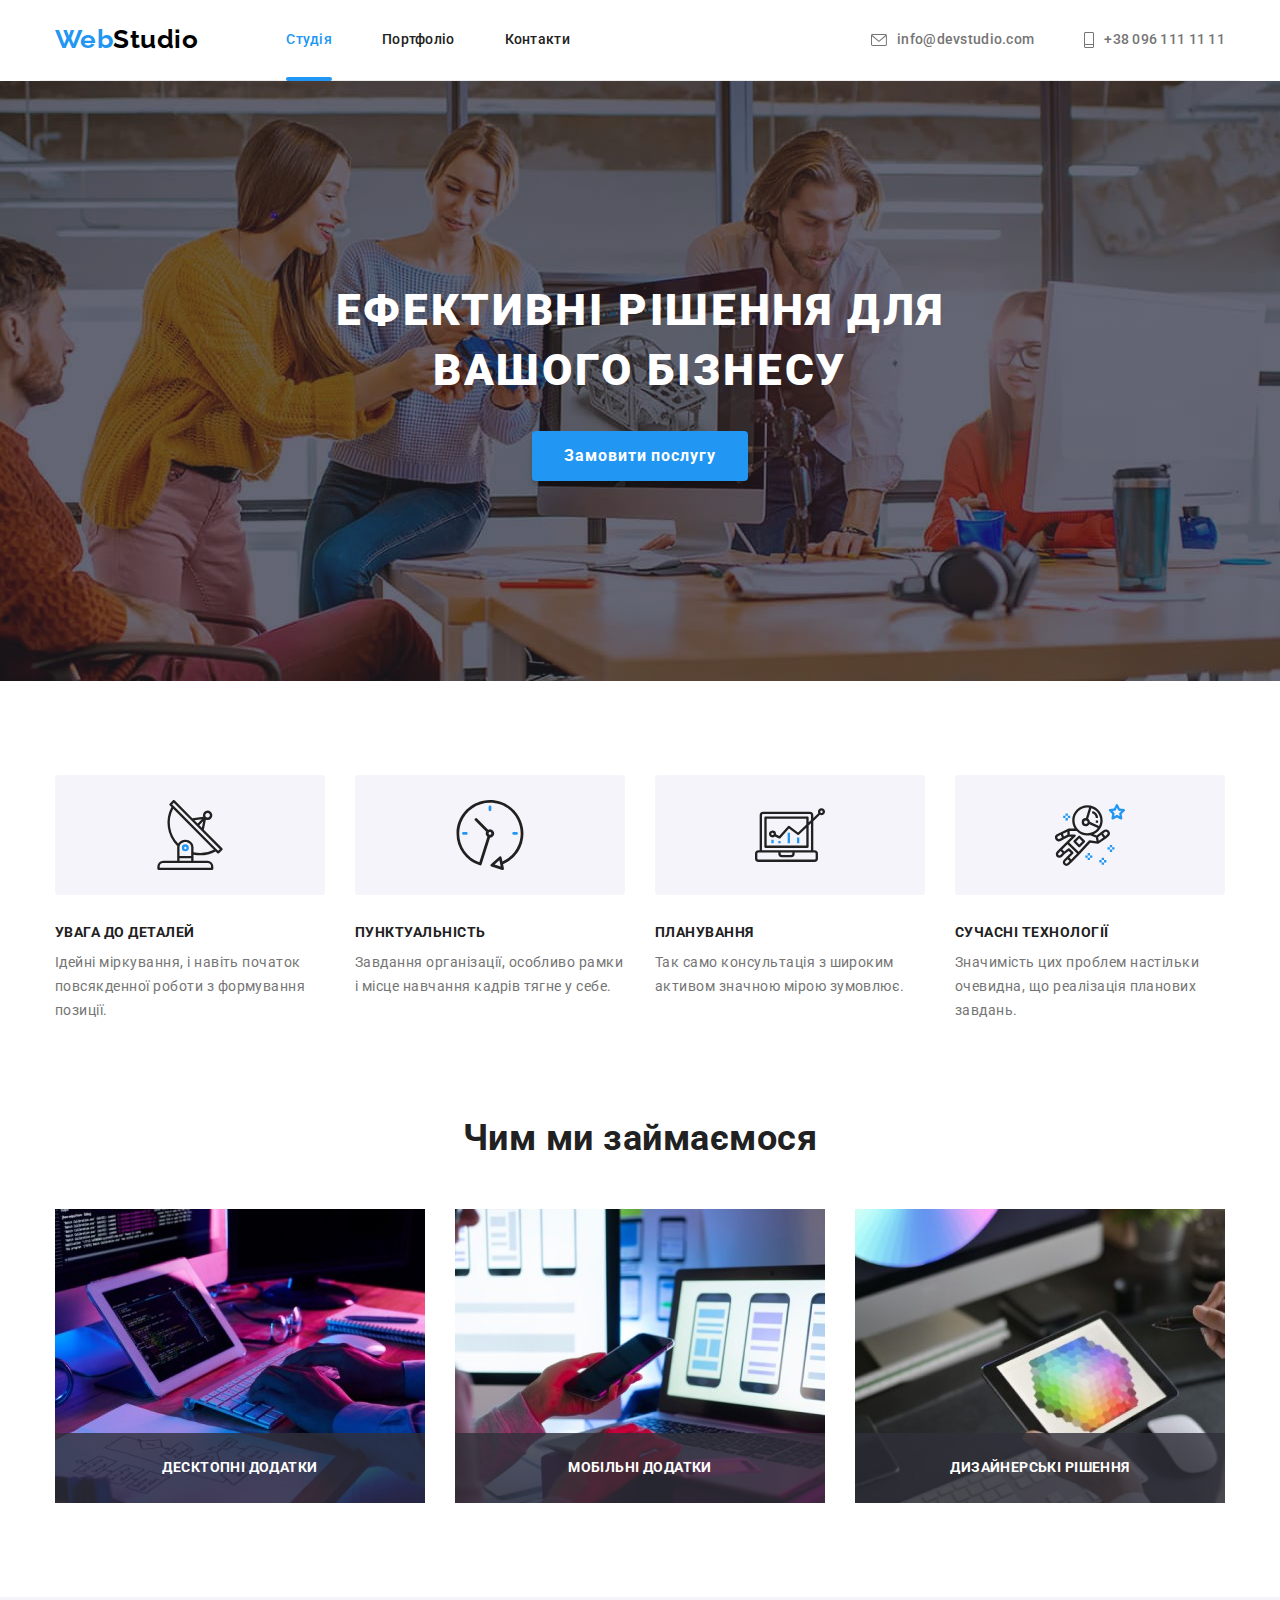
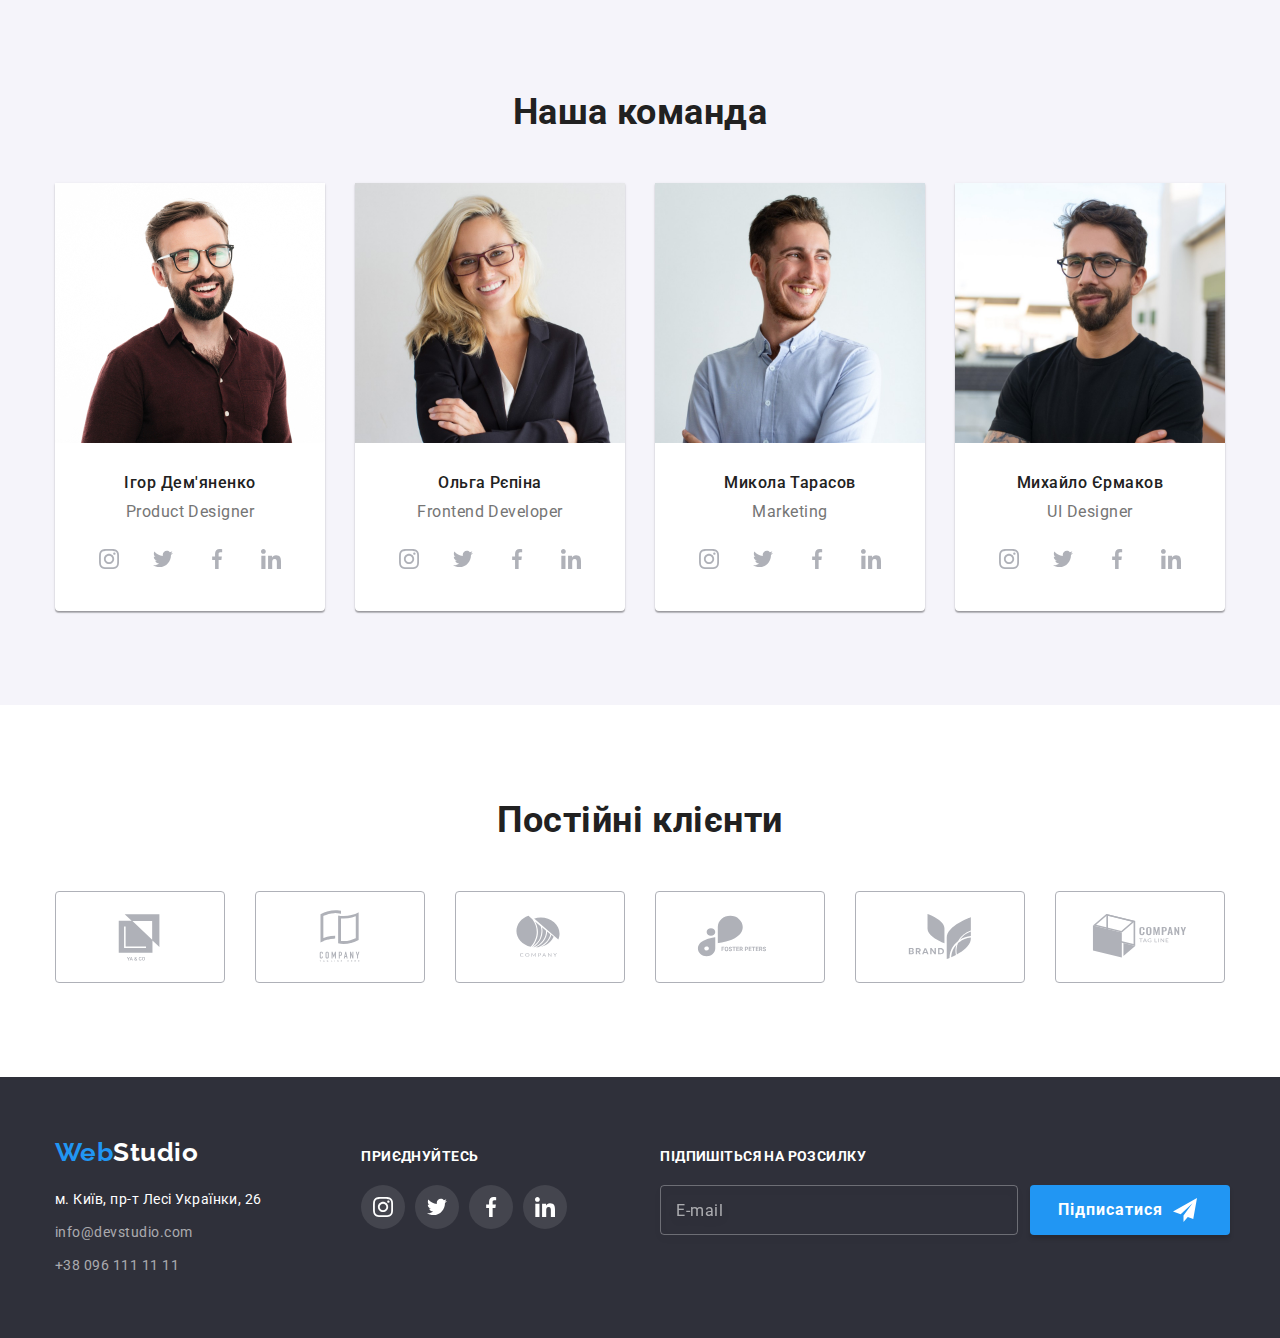
==== commit 9adc98a9: "work 26.01" ====
--- a/index.html
+++ b/index.html
@@ -132,15 +132,33 @@
           <h2 class="section-title">Чим ми займаємося</h2>
           <ul class="works">
             <li class="works__item">
-              <img class="works__image" src="./images/plan.jpg" alt="Планування" width="370" />
+              <img
+                class="works__image"
+                srcset="./images/plan.jpg 1x, ./images/plan@2x.jpg 2x"
+                src="./images/plan.jpg"
+                alt="Планування"
+                width="370"
+              />
               <h2 class="works__title">Десктопні додатки</h2>
             </li>
             <li class="works__item">
-              <img class="works__image" src="./images/work.jpg" alt="Робота" width="370" />
+              <img
+                class="works__image"
+                srcset="./images/work.jpg 370w, ./images/work@2x.jpg 740w"
+                sizes="370px"
+                src="./images/work.jpg"
+                alt="Робота"
+              />
               <h2 class="works__title">Мобільні додатки</h2>
             </li>
             <li class="works__item">
-              <img class="works__image" src="./images/test.jpg" alt="Аналіз" width="370" />
+              <img
+                class="works__image"
+                srcset="./images/test.jpg 1x, ./images/test@2x.jpg 2x"
+                src="./images/test.jpg"
+                alt="Аналіз"
+                width="370"
+              />
               <h2 class="works__title">Дизайнерські рішення</h2>
             </li>
           </ul>
@@ -154,9 +172,19 @@
             <li class="team-list__item">
               <img
                 class="team-list__foto"
+                srcset="
+                  ./images/igor-270.jpg    270w,
+                  ./images/igor-270@2x.jpg 540w,
+                  ./images/igor-354.jpg    354w,
+                  ./images/igor-354@2x.jpg 708w,
+                  ./images/igor-450.jpg    450w,
+                  ./images/igor-450@2x.jpg 900w
+                "
+                sizes="(min-width: 1200px) 270px, 
+                (min-width: 768px) 354px, 
+                (min-width: 480px) 450px, 100vw "
                 src="./images/igor.jpg"
                 alt="Співробітник команди"
-                width="270"
               />
               <div class="team-list__props">
                 <h3 class="team-list__title">Ігор Дем'яненко</h3>
--- a/CSS/main.min.css
+++ b/CSS/main.min.css
@@ -1 +1 @@
-/*! modern-normalize v1.1.0 | MIT License | https://github.com/sindresorhus/modern-normalize */*,::after,::before{-webkit-box-sizing:border-box;box-sizing:border-box}html{-moz-tab-size:4;-o-tab-size:4;tab-size:4}html{line-height:1.15;-webkit-text-size-adjust:100%}body{margin:0}body{font-family:system-ui,-apple-system,"Segoe UI",Roboto,Helvetica,Arial,sans-serif,"Apple Color Emoji","Segoe UI Emoji"}hr{height:0;color:inherit}abbr[title]{-webkit-text-decoration:underline dotted;text-decoration:underline dotted}b,strong{font-weight:bolder}code,kbd,pre,samp{font-family:ui-monospace,SFMono-Regular,Consolas,"Liberation Mono",Menlo,monospace;font-size:1em}small{font-size:80%}sub,sup{font-size:75%;line-height:0;position:relative;vertical-align:baseline}sub{bottom:-0.25em}sup{top:-0.5em}table{text-indent:0;border-color:inherit}button,input,optgroup,select,textarea{font-family:inherit;font-size:100%;line-height:1.15;margin:0}button,select{text-transform:none}[type=button],[type=reset],[type=submit],button{-webkit-appearance:button}::-moz-focus-inner{border-style:none;padding:0}:-moz-focusring{outline:1px dotted ButtonText}:-moz-ui-invalid{box-shadow:none}legend{padding:0}progress{vertical-align:baseline}::-webkit-inner-spin-button,::-webkit-outer-spin-button{height:auto}[type=search]{-webkit-appearance:textfield;outline-offset:-2px}::-webkit-search-decoration{-webkit-appearance:none}::-webkit-file-upload-button{-webkit-appearance:button;font:inherit}summary{display:list-item}body{background:#fff;color:#757575;font-family:"Roboto",sans-serif;letter-spacing:.03em}ul{list-style:none;margin:0;padding:0}a{text-decoration:none}button{font-family:inherit;padding:0}h1,h2,h3,h4,p{margin:0}.section{padding:60px 0px}@media screen and (min-width: 1200px){.section{padding:94px 0px}}.section--team{background-color:#f5f4fa}.container{margin:0px auto;padding:0 15px}@media screen and (min-width: 480px){.container{width:480px}}@media screen and (min-width: 768px){.container{width:768px}}@media screen and (min-width: 1200px){.container{width:1200px}}.section-title{margin-bottom:30px;color:#212121;font-weight:700;font-size:36px;line-height:1.17;text-align:center}@media screen and (min-width: 1200px){.section-title{margin-bottom:50px}}.section-title--invisible{position:absolute;width:1px;height:1px;margin:-1px;border:0;padding:0;white-space:nowrap;-webkit-clip-path:inset(100%);clip-path:inset(100%);clip:rect(0 0 0 0);overflow:hidden}.header__container{display:-webkit-box;display:-ms-flexbox;display:flex;-webkit-box-align:center;-ms-flex-align:center;align-items:center;border-bottom:1px solid #ececec}.menu-container{display:-webkit-box;display:-ms-flexbox;display:flex}@media screen and (max-width: 767px){.menu-container{position:relative;padding:48px 40px;-webkit-box-orient:vertical;-webkit-box-direction:normal;-ms-flex-direction:column;flex-direction:column;top:0;left:0;position:fixed;width:100%;height:100vh;background-color:#fff;z-index:999;-webkit-transform:translateX(100%);transform:translateX(100%);-webkit-transition:-webkit-transform 250ms cubic-bezier(0.4, 0, 0.2, 1);transition:-webkit-transform 250ms cubic-bezier(0.4, 0, 0.2, 1);transition:transform 250ms cubic-bezier(0.4, 0, 0.2, 1);transition:transform 250ms cubic-bezier(0.4, 0, 0.2, 1), -webkit-transform 250ms cubic-bezier(0.4, 0, 0.2, 1)}}@media screen and (min-width: 768px){.menu-container{-webkit-box-flex:2;-ms-flex-positive:2;flex-grow:2;-webkit-box-pack:center;-ms-flex-pack:center;justify-content:center}}.menu-container.is-open{-webkit-transform:translateX(0);transform:translateX(0)}.site-nav{display:-webkit-box;display:-ms-flexbox;display:flex;margin-right:auto;-webkit-box-align:center;-ms-flex-align:center;align-items:center}@media screen and (min-width: 768px){.site-nav__navigation{display:-webkit-box;display:-ms-flexbox;display:flex}}@media screen and (max-width: 767px){.site-nav__item+.site-nav__item{margin-top:32px}}@media screen and (min-width: 768px){.site-nav__item+.site-nav__item{margin-left:50px}}.site-nav__link{position:relative;display:block;font-weight:500;font-size:40px;line-height:1.18;letter-spacing:.02em;color:#212121;-webkit-transition:color 250ms cubic-bezier(0.4, 0, 0.2, 1);transition:color 250ms cubic-bezier(0.4, 0, 0.2, 1)}@media screen and (min-width: 768px){.site-nav__link{padding:32px 0px;font-weight:500;font-size:14px;line-height:1.14;letter-spacing:.02em}}.site-nav__link:hover,.site-nav__link:focus{color:#2196f3}.site-nav__link--active{color:#2196f3}@media screen and (min-width: 768px){.site-nav__link--active::after{position:absolute;bottom:-1px;display:block;content:"";width:100%;height:4px;background:#2196f3;border-radius:2px}}.contact{display:-webkit-box;display:-ms-flexbox;display:flex}@media screen and (max-width: 767px){.contact{-webkit-box-orient:vertical;-webkit-box-direction:normal;-ms-flex-direction:column;flex-direction:column;-webkit-box-flex:2;-ms-flex-positive:2;flex-grow:2;-webkit-box-pack:end;-ms-flex-pack:end;justify-content:end;margin-bottom:64px}}@media screen and (min-width: 768px)and (max-width: 1199px){.contact{padding:21px 0;-webkit-box-align:start;-ms-flex-align:start;align-items:start;-webkit-box-orient:vertical;-webkit-box-direction:normal;-ms-flex-direction:column;flex-direction:column}}@media screen and (min-width: 1200px){.contact{-webkit-box-align:center;-ms-flex-align:center;align-items:center}}@media screen and (max-width: 767px){.contact__item+.contact__item{margin-top:32px}}@media screen and (min-width: 768px)and (max-width: 1199px){.contact__item+.contact__item{margin-top:10px}}@media screen and (min-width: 1200px){.contact__item+.contact__item{margin-left:50px}}.contact__icon{margin-right:10px;fill:currentcolor}@media screen and (max-width: 767px){.contact__icon{display:none}}.contact__link{font-weight:500;letter-spacing:.02em;line-height:1.16;color:#757575;-webkit-transition:color 250ms cubic-bezier(0.4, 0, 0.2, 1);transition:color 250ms cubic-bezier(0.4, 0, 0.2, 1)}@media screen and (max-width: 767px){.contact__link{font-size:24px}}@media screen and (min-width: 768px)and (max-width: 1199px){.contact__link{font-size:12px}}@media screen and (min-width: 1200px){.contact__link{font-size:14px;line-height:1.14}}.contact__link:hover,.contact__link:focus{color:#2196f3}@media screen and (max-width: 767px){.contact__link:hover,.contact__link:focus{font-size:34px}}.contact__link--mail{display:-webkit-box;display:-ms-flexbox;display:flex;-webkit-box-align:center;-ms-flex-align:center;align-items:center}.contact__link--tel{display:-webkit-box;display:-ms-flexbox;display:flex;-webkit-box-align:center;-ms-flex-align:center;align-items:center}.social-block{display:-webkit-box;display:-ms-flexbox;display:flex;-webkit-box-align:start;-ms-flex-align:start;align-items:flex-start;-ms-flex-wrap:wrap;flex-wrap:wrap}@media screen and (min-width: 768px){.social-block{display:none}}.social-block__item{padding:0 10px 0 0}.social-block__item+.social-block__item{padding:0 10px;border-left:1px solid rgba(33,33,33,.2)}.social-block__link{font-weight:500;font-size:18px;line-height:1.22;color:#2196f3}.menu-toggle{border:none;background-color:rgba(0,0,0,0);cursor:pointer}@media screen and (min-width: 768px){.menu-toggle{display:none}}.menu-toggle:hover,.menu-toggle:focus{fill:#2196f3}.menu-toggle--close{position:absolute;top:10px;right:15px}.menu-toggle__icon{display:block}.logo{margin-right:auto;display:inline-block;color:#000;cursor:default;font-family:"Raleway",sans-serif;font-weight:700;font-size:24px;line-height:1.16}@media screen and (min-width: 1200px){.logo{margin-right:93px;font-size:26px;line-height:1.2}}.logo__web{color:#2196f3}.page-footer__logo{color:#fff;margin-bottom:20px}@media screen and (min-width: 768px){.logo--margin{margin-right:88px}}.hero{text-align:center}.hero__overlay{height:400px;margin-left:auto;margin-right:auto;padding-top:118px;background-image:-webkit-gradient(linear, left top, left bottom, from(rgba(47, 48, 58, 0.4)), to(rgba(47, 48, 58, 0.4))),url(../images/hero.jpg);background-image:linear-gradient(rgba(47, 48, 58, 0.4), rgba(47, 48, 58, 0.4)),url(../images/hero.jpg);background-size:cover;background-position:center;background-color:#2f303a}@media screen and (max-width: 767px){.hero__overlay{max-width:480px}}@media screen and (min-width: 768px)and (max-width: 1199px){.hero__overlay{width:768px}}@media screen and (min-width: 1200px){.hero__overlay{padding-top:200px;height:600px;max-width:1600px}}.hero__title{margin-bottom:30px;color:#fff;font-weight:900;font-size:26px;line-height:1.62;letter-spacing:.06em;text-transform:uppercase}@media screen and (min-width: 1200px){.hero__title{font-size:44px;line-height:1.36}}.hero__button{color:#fff;background-color:#2196f3;font-weight:700;font-size:16px;line-height:1.9;letter-spacing:.06em;text-align:center;padding:10px 24px;-webkit-box-shadow:0px 4px 4px rgba(0,0,0,.15);box-shadow:0px 4px 4px rgba(0,0,0,.15);border-radius:4px;border:0px;cursor:pointer}@media screen and (min-width: 1200px){.hero__button{padding:10px 32px}}@media screen and (min-width: 1200px){.section--advances{padding-bottom:0px}}@media screen and (min-width: 768px){.advances-list{display:-webkit-box;display:-ms-flexbox;display:flex;-ms-flex-wrap:wrap;flex-wrap:wrap;margin:-15px}}.advances-list__title{color:#212121;font-weight:700;font-size:14px;line-height:1.14;text-transform:uppercase;margin-bottom:10px}.advances-list__text{margin:0px;font-size:14px;line-height:1.71}.advances-list__item{max-width:450px}@media screen and (min-width: 480px){.advances-list__item{width:450px}}@media screen and (min-width: 768px){.advances-list__item{width:354px;margin:15px}}@media screen and (min-width: 1200px){.advances-list__item{width:270px}}@media screen and (max-width: 767px){.advances-list__item:not(:last-child){margin-bottom:30px}}.advances-list__item::before{content:"";display:block;max-width:450px;height:120px;margin-bottom:30px;background-color:#f5f4fa;background-position:center;background-repeat:no-repeat;border-radius:4px}@media screen and (min-width: 480px){.advances-list__item::before{width:450px}}@media screen and (min-width: 768px){.advances-list__item::before{width:354px}}@media screen and (min-width: 1200px){.advances-list__item::before{width:270px}}.advances-list__item.attention::before{background-image:url(../images/antenna1.svg)}.advances-list__item.punctuality::before{background-image:url(../images/clock1.svg)}.advances-list__item.planning::before{background-image:url(../images/diagram1.svg)}.advances-list__item.modern::before{background-image:url(../images/astronaut1.svg)}@media screen and (max-width: 1199px){.section--works{display:none}}.works{position:relative;display:-webkit-box;display:-ms-flexbox;display:flex}.works__item:not(:last-child){margin-right:30px}.works__image{display:block}.works__title{position:absolute;bottom:0;width:370px;height:70px;display:-webkit-box;display:-ms-flexbox;display:flex;-webkit-box-align:center;-ms-flex-align:center;align-items:center;-webkit-box-pack:center;-ms-flex-pack:center;justify-content:center;font-weight:700;font-size:14px;line-height:1.14;letter-spacing:.03em;text-transform:uppercase;color:#fff;background-color:rgba(47,48,58,.8)}@media screen and (min-width: 768px){.team-list{margin:-15px;display:-webkit-box;display:-ms-flexbox;display:flex;-ms-flex-wrap:wrap;flex-wrap:wrap}}.team-list__foto{display:block}.team-list__props{padding:30px 32px;display:-webkit-box;display:-ms-flexbox;display:flex;-webkit-box-orient:vertical;-webkit-box-direction:normal;-ms-flex-direction:column;flex-direction:column;-webkit-box-align:center;-ms-flex-align:center;align-items:center}.team-list__title{margin-bottom:10px;color:#212121;font-weight:500;font-size:16px;line-height:1.19;text-align:center}.team-list__vocation{margin-top:0px;margin-bottom:16px;font-size:16px;line-height:1.19;text-align:center}.team-list__item{max-width:450px;height:622px;background-color:#fff;-webkit-box-shadow:0px 1px 3px rgba(0,0,0,.12),0px 1px 1px rgba(0,0,0,.14),0px 2px 1px rgba(0,0,0,.2);box-shadow:0px 1px 3px rgba(0,0,0,.12),0px 1px 1px rgba(0,0,0,.14),0px 2px 1px rgba(0,0,0,.2);border-radius:0px 0px 4px 4px}@media screen and (max-width: 767px){.team-list__item:not(:last-child){margin-bottom:30px}}@media screen and (min-width: 480px){.team-list__item{width:450px}}@media screen and (min-width: 768px){.team-list__item{margin:15px;width:354px;height:536px}}@media screen and (min-width: 1200px){.team-list__item{width:270px;height:428px}}.list-client{margin:-15px;display:-webkit-box;display:-ms-flexbox;display:flex;-ms-flex-wrap:wrap;flex-wrap:wrap;-webkit-box-pack:center;-ms-flex-pack:center;justify-content:center}.list-client__item{display:-webkit-box;display:-ms-flexbox;display:flex;margin:15px;height:92px}@media screen and (max-width: 479px){.list-client__item{width:calc((100% - 60px)/2)}}@media screen and (min-width: 480px){.list-client__item{width:210px}}@media screen and (min-width: 768px){.list-client__item{width:226px}}@media screen and (min-width: 1200px){.list-client__item{width:170px}}.list-client__link{display:-webkit-box;display:-ms-flexbox;display:flex;width:100%;-webkit-box-pack:center;-ms-flex-pack:center;justify-content:center;-webkit-box-align:center;-ms-flex-align:center;align-items:center;fill:#afb1b8;border:1px solid #afb1b8;border-radius:4px;cursor:pointer;-webkit-transform:scale(1);transform:scale(1);-webkit-transition:fill 250ms cubic-bezier(0.4, 0, 0.2, 1),border 250ms cubic-bezier(0.4, 0, 0.2, 1),-webkit-transform 250ms cubic-bezier(0.4, 0, 0.2, 1);transition:fill 250ms cubic-bezier(0.4, 0, 0.2, 1),border 250ms cubic-bezier(0.4, 0, 0.2, 1),-webkit-transform 250ms cubic-bezier(0.4, 0, 0.2, 1);transition:fill 250ms cubic-bezier(0.4, 0, 0.2, 1),border 250ms cubic-bezier(0.4, 0, 0.2, 1),transform 250ms cubic-bezier(0.4, 0, 0.2, 1);transition:fill 250ms cubic-bezier(0.4, 0, 0.2, 1),border 250ms cubic-bezier(0.4, 0, 0.2, 1),transform 250ms cubic-bezier(0.4, 0, 0.2, 1),-webkit-transform 250ms cubic-bezier(0.4, 0, 0.2, 1)}.list-client__link:hover,.list-client__link:focus{fill:#2196f3;border-color:#2196f3;-webkit-transform:scale(1.1);transform:scale(1.1)}.social-links{display:-webkit-box;display:-ms-flexbox;display:flex}.social-links__item+.social-links__item{margin-left:10px}.social-links__link{display:-webkit-box;display:-ms-flexbox;display:flex;-webkit-box-pack:center;-ms-flex-pack:center;justify-content:center;-webkit-box-align:center;-ms-flex-align:center;align-items:center;width:44px;height:44px;background-color:rgba(255,255,255,.1);border-radius:50%;fill:#fff;-webkit-transition:fill 250ms cubic-bezier(0.4, 0, 0.2, 1),background-color 250ms cubic-bezier(0.4, 0, 0.2, 1),-webkit-transform 250ms linear;transition:fill 250ms cubic-bezier(0.4, 0, 0.2, 1),background-color 250ms cubic-bezier(0.4, 0, 0.2, 1),-webkit-transform 250ms linear;transition:fill 250ms cubic-bezier(0.4, 0, 0.2, 1),background-color 250ms cubic-bezier(0.4, 0, 0.2, 1),transform 250ms linear;transition:fill 250ms cubic-bezier(0.4, 0, 0.2, 1),background-color 250ms cubic-bezier(0.4, 0, 0.2, 1),transform 250ms linear,-webkit-transform 250ms linear}.social-links__link:hover,.social-links__link:focus{background-color:#2196f3}.social-links__icon{width:20px;height:20px}.team-list__link{fill:#afb1b8}.team-list__link:hover,.team-list__link:focus{fill:#fff}.page-footer{padding:60px 0;background-color:#2f303a}.page-footer__container{display:-webkit-box;display:-ms-flexbox;display:flex}@media screen and (max-width: 767px){.page-footer__container{-webkit-box-orient:vertical;-webkit-box-direction:normal;-ms-flex-direction:column;flex-direction:column;-webkit-box-align:center;-ms-flex-align:center;align-items:center}}@media screen and (min-width: 768px){.page-footer__container{-ms-flex-wrap:wrap;flex-wrap:wrap;-ms-flex-pack:distribute;justify-content:space-around}}@media screen and (min-width: 1200px){.page-footer__container{-webkit-box-align:baseline;-ms-flex-align:baseline;align-items:baseline;-ms-flex-wrap:nowrap;flex-wrap:nowrap}}@media screen and (max-width: 1199px){.page-footer__logobox{text-align:center;margin-bottom:60px}}@media screen and (max-width: 1199px){.page-footer__social{margin-bottom:60px}}@media screen and (min-width: 1200px){.page-footer__social{margin-left:70px}}.page-footer__title{display:block;margin-bottom:20px;font-weight:700;font-size:14px;line-height:1.14;letter-spacing:.03em;text-transform:uppercase;color:#fff}@media screen and (max-width: 1199px){.page-footer__title{text-align:center}}.page-footer__subscription{width:100%}@media screen and (min-width: 1200px){.page-footer__subscription{margin-left:93px}}.address-footer__location{color:#fff;font-style:normal;font-size:14px;line-height:1.71}.address-footer p:not(:last-child){margin-bottom:9px}.address-footer__mail,.address-footer__tel{color:rgba(255,255,255,.6);font-style:normal;font-size:14px;line-height:1.71}.newsletter{display:-webkit-box;display:-ms-flexbox;display:flex}@media screen and (max-width: 1199px){.newsletter{-webkit-box-orient:vertical;-webkit-box-direction:normal;-ms-flex-direction:column;flex-direction:column;-webkit-box-align:center;-ms-flex-align:center;align-items:center}}.newsletter__email{padding:16px 15px;width:100%;height:50px;font-size:16px;line-height:1.25;letter-spacing:.03em;color:rgba(255,255,255,.6);background-color:rgba(0,0,0,0);border:1px solid rgba(255,255,255,.3);-webkit-filter:drop-shadow(0px 4px 4px rgba(0, 0, 0, 0.15));filter:drop-shadow(0px 4px 4px rgba(0, 0, 0, 0.15));border-radius:4px;cursor:pointer}@media screen and (min-width: 480px){.newsletter__email{width:450px}}@media screen and (max-width: 1199px){.newsletter__email{margin-bottom:20px}}@media screen and (min-width: 1200px){.newsletter__email{width:358px}}.newsletter__email::-webkit-input-placeholder{font-size:16px;line-height:1.25;letter-spacing:.03em;color:rgba(255,255,255,.6)}.newsletter__email::-moz-placeholder{font-size:16px;line-height:1.25;letter-spacing:.03em;color:rgba(255,255,255,.6)}.newsletter__email:-ms-input-placeholder{font-size:16px;line-height:1.25;letter-spacing:.03em;color:rgba(255,255,255,.6)}.newsletter__email::-ms-input-placeholder{font-size:16px;line-height:1.25;letter-spacing:.03em;color:rgba(255,255,255,.6)}.newsletter__email::placeholder{font-size:16px;line-height:1.25;letter-spacing:.03em;color:rgba(255,255,255,.6)}.newsletter__btn{display:-webkit-box;display:-ms-flexbox;display:flex;width:200px;height:50px;padding:10px 28px;font-weight:700;font-size:16px;line-height:1.88;-webkit-box-align:center;-ms-flex-align:center;align-items:center;letter-spacing:.06em;color:#fff;background:#2196f3;-webkit-box-shadow:0px 4px 4px rgba(0,0,0,.15);box-shadow:0px 4px 4px rgba(0,0,0,.15);border:none;border-radius:4px;cursor:pointer}@media screen and (min-width: 1200px){.newsletter__btn{margin-left:12px}}.newsletter__icon{margin-left:10px;fill:#fff}.button{min-width:73px;padding:6px 22px;color:#212121;background-color:#f5f4fa;font-weight:500;font-size:16px;line-height:1.62;text-align:center;border-radius:4px;border:none;cursor:pointer;-webkit-transform:translateY(0);transform:translateY(0);-webkit-transition:color 250ms cubic-bezier(0.4, 0, 0.2, 1),background-color 250ms cubic-bezier(0.4, 0, 0.2, 1),-webkit-box-shadow 250ms cubic-bezier(0.4, 0, 0.2, 1),-webkit-transform 250ms cubic-bezier(0.4, 0, 0.2, 1);transition:color 250ms cubic-bezier(0.4, 0, 0.2, 1),background-color 250ms cubic-bezier(0.4, 0, 0.2, 1),-webkit-box-shadow 250ms cubic-bezier(0.4, 0, 0.2, 1),-webkit-transform 250ms cubic-bezier(0.4, 0, 0.2, 1);transition:color 250ms cubic-bezier(0.4, 0, 0.2, 1),background-color 250ms cubic-bezier(0.4, 0, 0.2, 1),box-shadow 250ms cubic-bezier(0.4, 0, 0.2, 1),transform 250ms cubic-bezier(0.4, 0, 0.2, 1);transition:color 250ms cubic-bezier(0.4, 0, 0.2, 1),background-color 250ms cubic-bezier(0.4, 0, 0.2, 1),box-shadow 250ms cubic-bezier(0.4, 0, 0.2, 1),transform 250ms cubic-bezier(0.4, 0, 0.2, 1),-webkit-box-shadow 250ms cubic-bezier(0.4, 0, 0.2, 1),-webkit-transform 250ms cubic-bezier(0.4, 0, 0.2, 1)}.button.active,.button:focus,.button:hover{color:#fff;background-color:#2196f3;-webkit-box-shadow:0px 3px 1px rgba(0,0,0,.1),0px 1px 2px rgba(0,0,0,.08),0px 2px 2px rgba(0,0,0,.12);box-shadow:0px 3px 1px rgba(0,0,0,.1),0px 1px 2px rgba(0,0,0,.08),0px 2px 2px rgba(0,0,0,.12);-webkit-transform:translateY(-2px);transform:translateY(-2px)}.selection-list{display:-webkit-box;display:-ms-flexbox;display:flex;-webkit-box-pack:center;-ms-flex-pack:center;justify-content:center;margin-bottom:50px}.selection-list__item+.selection-list__item{margin-left:8px}.portfolio{display:-webkit-box;display:-ms-flexbox;display:flex;-ms-flex-wrap:wrap;flex-wrap:wrap}.portfolio__item{-webkit-transition:-webkit-box-shadow 250ms cubic-bezier(0.4, 0, 0.2, 1);transition:-webkit-box-shadow 250ms cubic-bezier(0.4, 0, 0.2, 1);transition:box-shadow 250ms cubic-bezier(0.4, 0, 0.2, 1);transition:box-shadow 250ms cubic-bezier(0.4, 0, 0.2, 1), -webkit-box-shadow 250ms cubic-bezier(0.4, 0, 0.2, 1)}.portfolio__item:hover{-webkit-box-shadow:0px 1px 1px rgba(0,0,0,.12),0px 4px 4px rgba(0,0,0,.06),1px 4px 6px rgba(0,0,0,.16);box-shadow:0px 1px 1px rgba(0,0,0,.12),0px 4px 4px rgba(0,0,0,.06),1px 4px 6px rgba(0,0,0,.16)}.portfolio__item:not(:nth-child(3n)){margin-right:30px}.portfolio__item:not(:nth-last-child(-n+3)){margin-bottom:30px}.portfolio__image-text{position:relative;overflow:hidden}.portfolio__card-declar{position:absolute;top:0;left:0;-webkit-transform:translateY(100%);transform:translateY(100%);padding:63px 24px;font-weight:400;font-size:18px;line-height:1.56;letter-spacing:.03em;color:#fff;background-color:rgba(33,150,243,.9);-webkit-transition:-webkit-transform 250ms cubic-bezier(0.4, 0, 0.2, 1);transition:-webkit-transform 250ms cubic-bezier(0.4, 0, 0.2, 1);transition:transform 250ms cubic-bezier(0.4, 0, 0.2, 1);transition:transform 250ms cubic-bezier(0.4, 0, 0.2, 1), -webkit-transform 250ms cubic-bezier(0.4, 0, 0.2, 1)}.portfolio__item:hover .portfolio__card-declar{-webkit-transform:translateY(0);transform:translateY(0)}.portfolio__image{display:block}.portfolio__caption{padding:20px 24px;border-bottom:1px solid #eee;border-left:1px solid #eee;border-right:1px solid #eee}.portfolio__title{margin-bottom:4px;color:#212121;font-weight:700;font-size:18px;line-height:2;letter-spacing:.06em}.portfolio__sort{margin:0px;color:#757575;font-size:16px;line-height:1.88}.backdrop{position:fixed;top:0;left:0;width:100%;height:100%;background-color:rgba(0,0,0,.5);opacity:1;-webkit-transition:opacity 250ms cubic-bezier(0.4, 0, 0.2, 1);transition:opacity 250ms cubic-bezier(0.4, 0, 0.2, 1)}.backdrop--is-hidden{opacity:0;pointer-events:none}.modal{position:absolute;top:50%;left:50%;width:528px;height:581px;padding:40px;background-color:#fff;-webkit-box-shadow:0px 1px 3px rgba(0,0,0,.12),0px 1px 1px rgba(0,0,0,.14),0px 2px 1px rgba(0,0,0,.2);box-shadow:0px 1px 3px rgba(0,0,0,.12),0px 1px 1px rgba(0,0,0,.14),0px 2px 1px rgba(0,0,0,.2);border-radius:4px;-webkit-transform:translate(-50%, -50%) scale(1);transform:translate(-50%, -50%) scale(1);-webkit-transition:-webkit-transform 250ms cubic-bezier(0.4, 0, 0.2, 1);transition:-webkit-transform 250ms cubic-bezier(0.4, 0, 0.2, 1);transition:transform 250ms cubic-bezier(0.4, 0, 0.2, 1);transition:transform 250ms cubic-bezier(0.4, 0, 0.2, 1), -webkit-transform 250ms cubic-bezier(0.4, 0, 0.2, 1)}.backdrop--is-hidden .modal{-webkit-transform:translate(-50%, -50%) scale(1.2);transform:translate(-50%, -50%) scale(1.2)}.modal__btn-close{position:absolute;top:8px;right:8px;width:30px;height:30px;display:-webkit-box;display:-ms-flexbox;display:flex;-webkit-box-pack:center;-ms-flex-pack:center;justify-content:center;-webkit-box-align:center;-ms-flex-align:center;align-items:center;cursor:pointer;border-radius:50%;border:1px solid rgba(0,0,0,.1);background-color:#fff;fill:#000}.modal__btn-close:hover,.modal__btn-close:focus{fill:#2196f3}.data-form{display:-webkit-box;display:-ms-flexbox;display:flex;-webkit-box-orient:vertical;-webkit-box-direction:normal;-ms-flex-direction:column;flex-direction:column;-webkit-box-align:center;-ms-flex-align:center;align-items:center}.data-form__title{display:block;text-align:center;margin-bottom:30px;font-weight:700;font-size:20px;line-height:1.15;letter-spacing:.03em;color:#212121}.data-form__form-field{position:relative;display:-webkit-box;display:-ms-flexbox;display:flex;-webkit-box-orient:vertical;-webkit-box-direction:normal;-ms-flex-direction:column;flex-direction:column;width:100%;margin-bottom:28px}.data-form__input{padding:10px 42px;font-size:16px;line-height:1.15;letter-spacing:.01em;border:1px solid rgba(33,33,33,.2);border-radius:4px;outline:none;cursor:pointer;-webkit-transition:border-color 250ms cubic-bezier(0.4, 0, 0.2, 1);transition:border-color 250ms cubic-bezier(0.4, 0, 0.2, 1)}.data-form__input:focus{border-color:#2196f3}.data-form__input:focus+svg{fill:#2196f3}.data-form__icon{position:absolute;top:50%;left:12px;-webkit-transform:translateY(-50%);transform:translateY(-50%);fill:#000;-webkit-transition:fill 250ms cubic-bezier(0.4, 0, 0.2, 1);transition:fill 250ms cubic-bezier(0.4, 0, 0.2, 1)}.data-form__label{position:absolute;left:42px;top:50%;-webkit-transform:translateY(-50%);transform:translateY(-50%);font-weight:400;font-size:12px;line-height:1.16;letter-spacing:.01em;-webkit-transition:-webkit-transform 250ms cubic-bezier(0.4, 0, 0.2, 1);transition:-webkit-transform 250ms cubic-bezier(0.4, 0, 0.2, 1);transition:transform 250ms cubic-bezier(0.4, 0, 0.2, 1);transition:transform 250ms cubic-bezier(0.4, 0, 0.2, 1), -webkit-transform 250ms cubic-bezier(0.4, 0, 0.2, 1)}.data-form__input:not(:-moz-placeholder-shown)~.data-form__label{transform:translate(-42px, -35px)}.data-form__input:not(:-ms-input-placeholder)~.data-form__label{transform:translate(-42px, -35px)}.data-form__input:focus~.data-form__label,.data-form__input:not(:placeholder-shown)~.data-form__label{-webkit-transform:translate(-42px, -35px);transform:translate(-42px, -35px)}.data-form__form-field-coment{position:relative;display:-webkit-box;display:-ms-flexbox;display:flex;-webkit-box-orient:vertical;-webkit-box-direction:normal;-ms-flex-direction:column;flex-direction:column;width:100%;margin-bottom:20px}.data-form__coment{width:100%;resize:none;padding:12px 16px;border:1px solid rgba(33,33,33,.2);border-radius:4px;outline:none;cursor:pointer}.data-form__coment:focus{border-color:#2196f3}.data-form__coment:not(:-moz-placeholder-shown)+.data-form__coment-label{transform:translate(-16px, -37px)}.data-form__coment:not(:-ms-input-placeholder)+.data-form__coment-label{transform:translate(-16px, -37px)}.data-form__coment:focus+.data-form__coment-label,.data-form__coment:not(:placeholder-shown)+.data-form__coment-label{-webkit-transform:translate(-16px, -37px);transform:translate(-16px, -37px)}.data-form__coment-label{position:absolute;left:16px;top:22px;-webkit-transform:translateY(-50%);transform:translateY(-50%);font-weight:400;font-size:12px;line-height:1.16;letter-spacing:.01em;-webkit-transition:-webkit-transform 250ms cubic-bezier(0.4, 0, 0.2, 1);transition:-webkit-transform 250ms cubic-bezier(0.4, 0, 0.2, 1);transition:transform 250ms cubic-bezier(0.4, 0, 0.2, 1);transition:transform 250ms cubic-bezier(0.4, 0, 0.2, 1), -webkit-transform 250ms cubic-bezier(0.4, 0, 0.2, 1)}.data-form__checkbox{position:absolute;width:1px;height:1px;margin:-1px;border:0;padding:0;white-space:nowrap;-webkit-clip-path:inset(100%);clip-path:inset(100%);clip:rect(0 0 0 0);overflow:hidden}.data-form__checkbox:checked+.data-form__icon-check{fill:#2196f3}.data-form__checkbox:not(:checked)+.data-form__icon-check{border:2px solid #000;border-radius:2px;fill:rgba(0,0,0,0);--color2: transparent}.data-form__icon-check{margin-right:7px}.data-form__resolution-label{display:-webkit-box;display:-ms-flexbox;display:flex;-webkit-box-align:center;-ms-flex-align:center;align-items:center;margin-bottom:30px;font-weight:400;font-size:14px;line-height:1.71;letter-spacing:.03em}.data-form__resolution-link{color:#2196f3;text-decoration:underline}.data-form__submit{min-width:200px;min-height:50px;padding:10px 52px;font-weight:700;font-size:16px;line-height:1.88;letter-spacing:.06em;-webkit-box-shadow:0px 4px 4px rgba(0,0,0,.15);box-shadow:0px 4px 4px rgba(0,0,0,.15);border-radius:4px;border:0px;background-color:#2196f3;color:#fff}/*# sourceMappingURL=main.min.css.map */+/*! modern-normalize v1.1.0 | MIT License | https://github.com/sindresorhus/modern-normalize */*,::after,::before{-webkit-box-sizing:border-box;box-sizing:border-box}html{-moz-tab-size:4;-o-tab-size:4;tab-size:4}html{line-height:1.15;-webkit-text-size-adjust:100%}body{margin:0}body{font-family:system-ui,-apple-system,"Segoe UI",Roboto,Helvetica,Arial,sans-serif,"Apple Color Emoji","Segoe UI Emoji"}hr{height:0;color:inherit}abbr[title]{-webkit-text-decoration:underline dotted;text-decoration:underline dotted}b,strong{font-weight:bolder}code,kbd,pre,samp{font-family:ui-monospace,SFMono-Regular,Consolas,"Liberation Mono",Menlo,monospace;font-size:1em}small{font-size:80%}sub,sup{font-size:75%;line-height:0;position:relative;vertical-align:baseline}sub{bottom:-0.25em}sup{top:-0.5em}table{text-indent:0;border-color:inherit}button,input,optgroup,select,textarea{font-family:inherit;font-size:100%;line-height:1.15;margin:0}button,select{text-transform:none}[type=button],[type=reset],[type=submit],button{-webkit-appearance:button}::-moz-focus-inner{border-style:none;padding:0}:-moz-focusring{outline:1px dotted ButtonText}:-moz-ui-invalid{box-shadow:none}legend{padding:0}progress{vertical-align:baseline}::-webkit-inner-spin-button,::-webkit-outer-spin-button{height:auto}[type=search]{-webkit-appearance:textfield;outline-offset:-2px}::-webkit-search-decoration{-webkit-appearance:none}::-webkit-file-upload-button{-webkit-appearance:button;font:inherit}summary{display:list-item}body{background:#fff;color:#757575;font-family:"Roboto",sans-serif;letter-spacing:.03em}ul{list-style:none;margin:0;padding:0}a{text-decoration:none}button{font-family:inherit;padding:0}h1,h2,h3,h4,p{margin:0}.section{padding:60px 0px}@media screen and (min-width: 1200px){.section{padding:94px 0px}}.section--team{background-color:#f5f4fa}.container{margin:0px auto;padding:0 15px}@media screen and (min-width: 480px){.container{width:480px}}@media screen and (min-width: 768px){.container{width:768px}}@media screen and (min-width: 1200px){.container{width:1200px}}.section-title{margin-bottom:30px;color:#212121;font-weight:700;font-size:36px;line-height:1.17;text-align:center}@media screen and (min-width: 1200px){.section-title{margin-bottom:50px}}.section-title--invisible{position:absolute;width:1px;height:1px;margin:-1px;border:0;padding:0;white-space:nowrap;-webkit-clip-path:inset(100%);clip-path:inset(100%);clip:rect(0 0 0 0);overflow:hidden}.header__container{display:-webkit-box;display:-ms-flexbox;display:flex;-webkit-box-align:center;-ms-flex-align:center;align-items:center;border-bottom:1px solid #ececec}.menu-container{display:-webkit-box;display:-ms-flexbox;display:flex}@media screen and (max-width: 767px){.menu-container{position:relative;padding:48px 10px 48px 40px;-webkit-box-orient:vertical;-webkit-box-direction:normal;-ms-flex-direction:column;flex-direction:column;top:0;left:0;position:fixed;width:100%;height:100vh;background-color:#fff;z-index:999;-webkit-transform:translateX(100%);transform:translateX(100%);-webkit-transition:-webkit-transform 250ms cubic-bezier(0.4, 0, 0.2, 1);transition:-webkit-transform 250ms cubic-bezier(0.4, 0, 0.2, 1);transition:transform 250ms cubic-bezier(0.4, 0, 0.2, 1);transition:transform 250ms cubic-bezier(0.4, 0, 0.2, 1), -webkit-transform 250ms cubic-bezier(0.4, 0, 0.2, 1)}}@media screen and (min-width: 768px){.menu-container{-webkit-box-flex:2;-ms-flex-positive:2;flex-grow:2;-webkit-box-pack:center;-ms-flex-pack:center;justify-content:center}}.menu-container.is-open{-webkit-transform:translateX(0);transform:translateX(0)}.site-nav{display:-webkit-box;display:-ms-flexbox;display:flex;margin-right:auto;-webkit-box-align:center;-ms-flex-align:center;align-items:center}@media screen and (min-width: 768px){.site-nav__navigation{display:-webkit-box;display:-ms-flexbox;display:flex}}@media screen and (max-width: 767px){.site-nav__item+.site-nav__item{margin-top:32px}}@media screen and (min-width: 768px){.site-nav__item+.site-nav__item{margin-left:50px}}.site-nav__link{position:relative;display:block;font-weight:500;font-size:40px;line-height:1.18;letter-spacing:.02em;color:#212121;-webkit-transition:color 250ms cubic-bezier(0.4, 0, 0.2, 1);transition:color 250ms cubic-bezier(0.4, 0, 0.2, 1)}@media screen and (min-width: 768px){.site-nav__link{padding:32px 0px;font-weight:500;font-size:14px;line-height:1.14;letter-spacing:.02em}}.site-nav__link:hover,.site-nav__link:focus{color:#2196f3}.site-nav__link--active{color:#2196f3}@media screen and (min-width: 768px){.site-nav__link--active::after{position:absolute;bottom:-1px;display:block;content:"";width:100%;height:4px;background:#2196f3;border-radius:2px}}.contact{display:-webkit-box;display:-ms-flexbox;display:flex}@media screen and (max-width: 767px){.contact{-webkit-box-orient:vertical;-webkit-box-direction:reverse;-ms-flex-direction:column-reverse;flex-direction:column-reverse;-webkit-box-flex:2;-ms-flex-positive:2;flex-grow:2;-webkit-box-pack:end;-ms-flex-pack:end;justify-content:end;margin-bottom:64px}}@media screen and (min-width: 768px)and (max-width: 1199px){.contact{padding:21px 0;-webkit-box-align:start;-ms-flex-align:start;align-items:start;-webkit-box-orient:vertical;-webkit-box-direction:normal;-ms-flex-direction:column;flex-direction:column}}@media screen and (min-width: 1200px){.contact{-webkit-box-align:center;-ms-flex-align:center;align-items:center}}@media screen and (max-width: 767px){.contact__item+.contact__item{margin-bottom:32px}}@media screen and (min-width: 768px)and (max-width: 1199px){.contact__item+.contact__item{margin-top:10px}}@media screen and (min-width: 1200px){.contact__item+.contact__item{margin-left:50px}}.contact__icon{margin-right:10px;fill:currentcolor}@media screen and (max-width: 767px){.contact__icon{display:none}}.contact__link{font-weight:500;letter-spacing:.02em;line-height:1.16;color:#757575;-webkit-transition:color 250ms cubic-bezier(0.4, 0, 0.2, 1);transition:color 250ms cubic-bezier(0.4, 0, 0.2, 1)}@media screen and (max-width: 767px){.contact__link{font-size:24px}}@media screen and (min-width: 768px)and (max-width: 1199px){.contact__link{font-size:12px}}@media screen and (min-width: 1200px){.contact__link{font-size:14px;line-height:1.14}}.contact__link:hover,.contact__link:focus{color:#2196f3}@media screen and (max-width: 767px){.contact__link:hover,.contact__link:focus{font-size:34px}}.contact__link--mail{display:-webkit-box;display:-ms-flexbox;display:flex;-webkit-box-align:center;-ms-flex-align:center;align-items:center}.contact__link--tel{display:-webkit-box;display:-ms-flexbox;display:flex;-webkit-box-align:center;-ms-flex-align:center;align-items:center}.social-block{display:-webkit-box;display:-ms-flexbox;display:flex;-webkit-box-align:start;-ms-flex-align:start;align-items:flex-start;-ms-flex-wrap:wrap;flex-wrap:wrap}@media screen and (min-width: 768px){.social-block{display:none}}.social-block__item{padding:0 10px 0 0}.social-block__item+.social-block__item{padding:0 10px;border-left:1px solid rgba(33,33,33,.2)}.social-block__link{font-weight:500;font-size:18px;line-height:1.22;color:#2196f3}.menu-toggle{border:none;background-color:rgba(0,0,0,0);cursor:pointer}@media screen and (min-width: 768px){.menu-toggle{display:none}}.menu-toggle:hover,.menu-toggle:focus{fill:#2196f3}.menu-toggle--close{position:absolute;top:10px;right:15px}.menu-toggle__icon{display:block}.logo{margin-right:auto;display:inline-block;color:#000;cursor:default;font-family:"Raleway",sans-serif;font-weight:700;font-size:24px;line-height:1.16}@media screen and (min-width: 1200px){.logo{margin-right:93px;font-size:26px;line-height:1.2}}.logo__web{color:#2196f3}.page-footer__logo{color:#fff;margin-bottom:20px}@media screen and (min-width: 768px){.logo--margin{margin-right:88px}}.hero{text-align:center}.hero__overlay{height:400px;margin-left:auto;margin-right:auto;padding-top:118px;background-image:-webkit-gradient(linear, left top, left bottom, from(rgba(47, 48, 58, 0.4)), to(rgba(47, 48, 58, 0.4))),url(../images/hero.jpg);background-image:linear-gradient(rgba(47, 48, 58, 0.4), rgba(47, 48, 58, 0.4)),url(../images/hero.jpg);background-size:cover;background-position:center;background-color:#2f303a}@media screen and (max-width: 767px){.hero__overlay{max-width:480px}}@media screen and (min-width: 768px)and (max-width: 1199px){.hero__overlay{width:768px}}@media screen and (min-width: 1200px){.hero__overlay{padding-top:200px;height:600px;max-width:1600px}}.hero__title{margin-bottom:30px;color:#fff;font-weight:900;font-size:26px;line-height:1.62;letter-spacing:.06em;text-transform:uppercase}@media screen and (min-width: 1200px){.hero__title{font-size:44px;line-height:1.36}}.hero__button{color:#fff;background-color:#2196f3;font-weight:700;font-size:16px;line-height:1.9;letter-spacing:.06em;text-align:center;padding:10px 24px;-webkit-box-shadow:0px 4px 4px rgba(0,0,0,.15);box-shadow:0px 4px 4px rgba(0,0,0,.15);border-radius:4px;border:0px;cursor:pointer}@media screen and (min-width: 1200px){.hero__button{padding:10px 32px}}@media screen and (min-width: 1200px){.section--advances{padding-bottom:0px}}@media screen and (min-width: 768px){.advances-list{display:-webkit-box;display:-ms-flexbox;display:flex;-ms-flex-wrap:wrap;flex-wrap:wrap;margin:-15px}}.advances-list__title{color:#212121;font-weight:700;font-size:14px;line-height:1.14;text-transform:uppercase;margin-bottom:10px}.advances-list__text{margin:0px;font-size:14px;line-height:1.71}.advances-list__item{max-width:450px}@media screen and (min-width: 480px){.advances-list__item{width:450px}}@media screen and (min-width: 768px){.advances-list__item{width:354px;margin:15px}}@media screen and (min-width: 1200px){.advances-list__item{width:270px}}@media screen and (max-width: 767px){.advances-list__item:not(:last-child){margin-bottom:30px}}.advances-list__item::before{content:"";display:block;max-width:450px;height:120px;margin-bottom:30px;background-color:#f5f4fa;background-position:center;background-repeat:no-repeat;border-radius:4px}@media screen and (min-width: 480px){.advances-list__item::before{width:450px}}@media screen and (min-width: 768px){.advances-list__item::before{width:354px}}@media screen and (min-width: 1200px){.advances-list__item::before{width:270px}}.advances-list__item.attention::before{background-image:url(../images/antenna1.svg)}.advances-list__item.punctuality::before{background-image:url(../images/clock1.svg)}.advances-list__item.planning::before{background-image:url(../images/diagram1.svg)}.advances-list__item.modern::before{background-image:url(../images/astronaut1.svg)}@media screen and (max-width: 1199px){.section--works{display:none}}.works{position:relative;display:-webkit-box;display:-ms-flexbox;display:flex}.works__item:not(:last-child){margin-right:30px}.works__image{display:block}.works__title{position:absolute;bottom:0;width:370px;height:70px;display:-webkit-box;display:-ms-flexbox;display:flex;-webkit-box-align:center;-ms-flex-align:center;align-items:center;-webkit-box-pack:center;-ms-flex-pack:center;justify-content:center;font-weight:700;font-size:14px;line-height:1.14;letter-spacing:.03em;text-transform:uppercase;color:#fff;background-color:rgba(47,48,58,.8)}@media screen and (min-width: 768px){.team-list{margin:-15px;display:-webkit-box;display:-ms-flexbox;display:flex;-ms-flex-wrap:wrap;flex-wrap:wrap}}.team-list__foto{display:block;width:100%}.team-list__props{padding:30px 32px;display:-webkit-box;display:-ms-flexbox;display:flex;-webkit-box-orient:vertical;-webkit-box-direction:normal;-ms-flex-direction:column;flex-direction:column;-webkit-box-align:center;-ms-flex-align:center;align-items:center}.team-list__title{margin-bottom:10px;color:#212121;font-weight:500;font-size:16px;line-height:1.19;text-align:center}.team-list__vocation{margin-top:0px;margin-bottom:16px;font-size:16px;line-height:1.19;text-align:center}.team-list__item{max-width:450px;background-color:#fff;-webkit-box-shadow:0px 1px 3px rgba(0,0,0,.12),0px 1px 1px rgba(0,0,0,.14),0px 2px 1px rgba(0,0,0,.2);box-shadow:0px 1px 3px rgba(0,0,0,.12),0px 1px 1px rgba(0,0,0,.14),0px 2px 1px rgba(0,0,0,.2);border-radius:0px 0px 4px 4px}@media screen and (max-width: 767px){.team-list__item:not(:last-child){margin-bottom:30px}}@media screen and (min-width: 480px){.team-list__item{width:450px}}@media screen and (min-width: 768px){.team-list__item{margin:15px;width:354px;height:536px}}@media screen and (min-width: 1200px){.team-list__item{width:270px;height:428px}}.list-client{margin:-15px;display:-webkit-box;display:-ms-flexbox;display:flex;-ms-flex-wrap:wrap;flex-wrap:wrap;-webkit-box-pack:center;-ms-flex-pack:center;justify-content:center}.list-client__item{display:-webkit-box;display:-ms-flexbox;display:flex;margin:15px;height:92px}@media screen and (max-width: 479px){.list-client__item{width:calc((100% - 60px)/2)}}@media screen and (min-width: 480px){.list-client__item{width:210px}}@media screen and (min-width: 768px){.list-client__item{width:226px}}@media screen and (min-width: 1200px){.list-client__item{width:170px}}.list-client__link{display:-webkit-box;display:-ms-flexbox;display:flex;width:100%;-webkit-box-pack:center;-ms-flex-pack:center;justify-content:center;-webkit-box-align:center;-ms-flex-align:center;align-items:center;fill:#afb1b8;border:1px solid #afb1b8;border-radius:4px;cursor:pointer;-webkit-transform:scale(1);transform:scale(1);-webkit-transition:fill 250ms cubic-bezier(0.4, 0, 0.2, 1),border 250ms cubic-bezier(0.4, 0, 0.2, 1),-webkit-transform 250ms cubic-bezier(0.4, 0, 0.2, 1);transition:fill 250ms cubic-bezier(0.4, 0, 0.2, 1),border 250ms cubic-bezier(0.4, 0, 0.2, 1),-webkit-transform 250ms cubic-bezier(0.4, 0, 0.2, 1);transition:fill 250ms cubic-bezier(0.4, 0, 0.2, 1),border 250ms cubic-bezier(0.4, 0, 0.2, 1),transform 250ms cubic-bezier(0.4, 0, 0.2, 1);transition:fill 250ms cubic-bezier(0.4, 0, 0.2, 1),border 250ms cubic-bezier(0.4, 0, 0.2, 1),transform 250ms cubic-bezier(0.4, 0, 0.2, 1),-webkit-transform 250ms cubic-bezier(0.4, 0, 0.2, 1)}.list-client__link:hover,.list-client__link:focus{fill:#2196f3;border-color:#2196f3;-webkit-transform:scale(1.1);transform:scale(1.1)}.social-links{display:-webkit-box;display:-ms-flexbox;display:flex}.social-links__item+.social-links__item{margin-left:10px}.social-links__link{display:-webkit-box;display:-ms-flexbox;display:flex;-webkit-box-pack:center;-ms-flex-pack:center;justify-content:center;-webkit-box-align:center;-ms-flex-align:center;align-items:center;width:44px;height:44px;background-color:rgba(255,255,255,.1);border-radius:50%;fill:#fff;-webkit-transition:fill 250ms cubic-bezier(0.4, 0, 0.2, 1),background-color 250ms cubic-bezier(0.4, 0, 0.2, 1),-webkit-transform 250ms linear;transition:fill 250ms cubic-bezier(0.4, 0, 0.2, 1),background-color 250ms cubic-bezier(0.4, 0, 0.2, 1),-webkit-transform 250ms linear;transition:fill 250ms cubic-bezier(0.4, 0, 0.2, 1),background-color 250ms cubic-bezier(0.4, 0, 0.2, 1),transform 250ms linear;transition:fill 250ms cubic-bezier(0.4, 0, 0.2, 1),background-color 250ms cubic-bezier(0.4, 0, 0.2, 1),transform 250ms linear,-webkit-transform 250ms linear}.social-links__link:hover,.social-links__link:focus{background-color:#2196f3}.social-links__icon{width:20px;height:20px}.team-list__link{fill:#afb1b8}.team-list__link:hover,.team-list__link:focus{fill:#fff}.page-footer{padding:60px 0;background-color:#2f303a}.page-footer__container{display:-webkit-box;display:-ms-flexbox;display:flex}@media screen and (max-width: 767px){.page-footer__container{-webkit-box-orient:vertical;-webkit-box-direction:normal;-ms-flex-direction:column;flex-direction:column;-webkit-box-align:center;-ms-flex-align:center;align-items:center}}@media screen and (min-width: 768px){.page-footer__container{-ms-flex-wrap:wrap;flex-wrap:wrap;-ms-flex-pack:distribute;justify-content:space-around}}@media screen and (min-width: 1200px){.page-footer__container{-webkit-box-align:baseline;-ms-flex-align:baseline;align-items:baseline;-ms-flex-wrap:nowrap;flex-wrap:nowrap}}@media screen and (max-width: 1199px){.page-footer__logobox{text-align:center;margin-bottom:60px}}@media screen and (max-width: 1199px){.page-footer__social{margin-bottom:60px}}@media screen and (min-width: 1200px){.page-footer__social{margin-left:70px}}.page-footer__title{display:block;margin-bottom:20px;font-weight:700;font-size:14px;line-height:1.14;letter-spacing:.03em;text-transform:uppercase;color:#fff}@media screen and (max-width: 1199px){.page-footer__title{text-align:center}}.page-footer__subscription{width:100%}@media screen and (min-width: 1200px){.page-footer__subscription{margin-left:93px}}.address-footer__location{color:#fff;font-style:normal;font-size:14px;line-height:1.71}.address-footer p:not(:last-child){margin-bottom:9px}.address-footer__mail,.address-footer__tel{color:rgba(255,255,255,.6);font-style:normal;font-size:14px;line-height:1.71}.newsletter{display:-webkit-box;display:-ms-flexbox;display:flex}@media screen and (max-width: 1199px){.newsletter{-webkit-box-orient:vertical;-webkit-box-direction:normal;-ms-flex-direction:column;flex-direction:column;-webkit-box-align:center;-ms-flex-align:center;align-items:center}}.newsletter__email{padding:16px 15px;width:100%;height:50px;font-size:16px;line-height:1.25;letter-spacing:.03em;color:rgba(255,255,255,.6);background-color:rgba(0,0,0,0);border:1px solid rgba(255,255,255,.3);-webkit-filter:drop-shadow(0px 4px 4px rgba(0, 0, 0, 0.15));filter:drop-shadow(0px 4px 4px rgba(0, 0, 0, 0.15));border-radius:4px;cursor:pointer}@media screen and (min-width: 480px){.newsletter__email{width:450px}}@media screen and (max-width: 1199px){.newsletter__email{margin-bottom:20px}}@media screen and (min-width: 1200px){.newsletter__email{width:358px}}.newsletter__email::-webkit-input-placeholder{font-size:16px;line-height:1.25;letter-spacing:.03em;color:rgba(255,255,255,.6)}.newsletter__email::-moz-placeholder{font-size:16px;line-height:1.25;letter-spacing:.03em;color:rgba(255,255,255,.6)}.newsletter__email:-ms-input-placeholder{font-size:16px;line-height:1.25;letter-spacing:.03em;color:rgba(255,255,255,.6)}.newsletter__email::-ms-input-placeholder{font-size:16px;line-height:1.25;letter-spacing:.03em;color:rgba(255,255,255,.6)}.newsletter__email::placeholder{font-size:16px;line-height:1.25;letter-spacing:.03em;color:rgba(255,255,255,.6)}.newsletter__btn{display:-webkit-box;display:-ms-flexbox;display:flex;width:200px;height:50px;padding:10px 28px;font-weight:700;font-size:16px;line-height:1.88;-webkit-box-align:center;-ms-flex-align:center;align-items:center;letter-spacing:.06em;color:#fff;background:#2196f3;-webkit-box-shadow:0px 4px 4px rgba(0,0,0,.15);box-shadow:0px 4px 4px rgba(0,0,0,.15);border:none;border-radius:4px;cursor:pointer}@media screen and (min-width: 1200px){.newsletter__btn{margin-left:12px}}.newsletter__icon{margin-left:10px;fill:#fff}.button{min-width:73px;padding:6px 22px;color:#212121;background-color:#f5f4fa;font-weight:500;font-size:16px;line-height:1.62;text-align:center;border-radius:4px;border:none;cursor:pointer;-webkit-transform:translateY(0);transform:translateY(0);-webkit-transition:color 250ms cubic-bezier(0.4, 0, 0.2, 1),background-color 250ms cubic-bezier(0.4, 0, 0.2, 1),-webkit-box-shadow 250ms cubic-bezier(0.4, 0, 0.2, 1),-webkit-transform 250ms cubic-bezier(0.4, 0, 0.2, 1);transition:color 250ms cubic-bezier(0.4, 0, 0.2, 1),background-color 250ms cubic-bezier(0.4, 0, 0.2, 1),-webkit-box-shadow 250ms cubic-bezier(0.4, 0, 0.2, 1),-webkit-transform 250ms cubic-bezier(0.4, 0, 0.2, 1);transition:color 250ms cubic-bezier(0.4, 0, 0.2, 1),background-color 250ms cubic-bezier(0.4, 0, 0.2, 1),box-shadow 250ms cubic-bezier(0.4, 0, 0.2, 1),transform 250ms cubic-bezier(0.4, 0, 0.2, 1);transition:color 250ms cubic-bezier(0.4, 0, 0.2, 1),background-color 250ms cubic-bezier(0.4, 0, 0.2, 1),box-shadow 250ms cubic-bezier(0.4, 0, 0.2, 1),transform 250ms cubic-bezier(0.4, 0, 0.2, 1),-webkit-box-shadow 250ms cubic-bezier(0.4, 0, 0.2, 1),-webkit-transform 250ms cubic-bezier(0.4, 0, 0.2, 1)}.button.active,.button:focus,.button:hover{color:#fff;background-color:#2196f3;-webkit-box-shadow:0px 3px 1px rgba(0,0,0,.1),0px 1px 2px rgba(0,0,0,.08),0px 2px 2px rgba(0,0,0,.12);box-shadow:0px 3px 1px rgba(0,0,0,.1),0px 1px 2px rgba(0,0,0,.08),0px 2px 2px rgba(0,0,0,.12);-webkit-transform:translateY(-2px);transform:translateY(-2px)}.selection-list{display:-webkit-box;display:-ms-flexbox;display:flex;-webkit-box-pack:center;-ms-flex-pack:center;justify-content:center;margin-bottom:50px}.selection-list__item+.selection-list__item{margin-left:8px}.portfolio{display:-webkit-box;display:-ms-flexbox;display:flex;-ms-flex-wrap:wrap;flex-wrap:wrap}.portfolio__item{-webkit-transition:-webkit-box-shadow 250ms cubic-bezier(0.4, 0, 0.2, 1);transition:-webkit-box-shadow 250ms cubic-bezier(0.4, 0, 0.2, 1);transition:box-shadow 250ms cubic-bezier(0.4, 0, 0.2, 1);transition:box-shadow 250ms cubic-bezier(0.4, 0, 0.2, 1), -webkit-box-shadow 250ms cubic-bezier(0.4, 0, 0.2, 1)}.portfolio__item:hover{-webkit-box-shadow:0px 1px 1px rgba(0,0,0,.12),0px 4px 4px rgba(0,0,0,.06),1px 4px 6px rgba(0,0,0,.16);box-shadow:0px 1px 1px rgba(0,0,0,.12),0px 4px 4px rgba(0,0,0,.06),1px 4px 6px rgba(0,0,0,.16)}@media screen and (min-width: 768px)and (max-width: 1199px){.portfolio__item:not(:nth-child(2n)){margin-right:30px}.portfolio__item:not(:nth-last-child(-n+2)){margin-bottom:30px}}@media screen and (min-width: 1200px){.portfolio__item:not(:nth-child(3n)){margin-right:30px}.portfolio__item:not(:nth-last-child(-n+3)){margin-bottom:30px}}.portfolio__image-text{position:relative;overflow:hidden}.portfolio__card-declar{position:absolute;top:0;left:0;-webkit-transform:translateY(100%);transform:translateY(100%);padding:63px 24px;font-weight:400;font-size:18px;line-height:1.56;letter-spacing:.03em;color:#fff;background-color:rgba(33,150,243,.9);-webkit-transition:-webkit-transform 250ms cubic-bezier(0.4, 0, 0.2, 1);transition:-webkit-transform 250ms cubic-bezier(0.4, 0, 0.2, 1);transition:transform 250ms cubic-bezier(0.4, 0, 0.2, 1);transition:transform 250ms cubic-bezier(0.4, 0, 0.2, 1), -webkit-transform 250ms cubic-bezier(0.4, 0, 0.2, 1)}.portfolio__item:hover .portfolio__card-declar{-webkit-transform:translateY(0);transform:translateY(0)}.portfolio__image{display:block}.portfolio__caption{padding:20px 18px;border-bottom:1px solid #eee;border-left:1px solid #eee;border-right:1px solid #eee}.portfolio__title{margin-bottom:4px;color:#212121;font-weight:700;font-size:18px;line-height:2;letter-spacing:.06em}.portfolio__sort{margin:0px;color:#757575;font-size:16px;line-height:1.88}.backdrop{position:fixed;top:0;left:0;width:100%;height:100%;background-color:rgba(0,0,0,.5);opacity:1;-webkit-transition:opacity 250ms cubic-bezier(0.4, 0, 0.2, 1);transition:opacity 250ms cubic-bezier(0.4, 0, 0.2, 1)}.backdrop--is-hidden{opacity:0;pointer-events:none}.modal{position:absolute;top:50%;left:50%;width:100%;height:609px;padding:40px;background-color:#fff;-webkit-box-shadow:0px 1px 3px rgba(0,0,0,.12),0px 1px 1px rgba(0,0,0,.14),0px 2px 1px rgba(0,0,0,.2);box-shadow:0px 1px 3px rgba(0,0,0,.12),0px 1px 1px rgba(0,0,0,.14),0px 2px 1px rgba(0,0,0,.2);border-radius:4px;-webkit-transform:translate(-50%, -50%) scale(1);transform:translate(-50%, -50%) scale(1);-webkit-transition:-webkit-transform 250ms cubic-bezier(0.4, 0, 0.2, 1);transition:-webkit-transform 250ms cubic-bezier(0.4, 0, 0.2, 1);transition:transform 250ms cubic-bezier(0.4, 0, 0.2, 1);transition:transform 250ms cubic-bezier(0.4, 0, 0.2, 1), -webkit-transform 250ms cubic-bezier(0.4, 0, 0.2, 1)}@media screen and (max-width: 1199px){.modal{max-width:450px}}@media screen and (min-width: 1200px){.modal{width:528px;height:581px}}.backdrop--is-hidden .modal{-webkit-transform:translate(-50%, -50%) scale(1.2);transform:translate(-50%, -50%) scale(1.2)}.modal__btn-close{position:absolute;top:8px;right:8px;width:30px;height:30px;display:-webkit-box;display:-ms-flexbox;display:flex;-webkit-box-pack:center;-ms-flex-pack:center;justify-content:center;-webkit-box-align:center;-ms-flex-align:center;align-items:center;cursor:pointer;border-radius:50%;border:1px solid rgba(0,0,0,.1);background-color:#fff;fill:#000}.modal__btn-close:hover,.modal__btn-close:focus{fill:#2196f3}.data-form{display:-webkit-box;display:-ms-flexbox;display:flex;-webkit-box-orient:vertical;-webkit-box-direction:normal;-ms-flex-direction:column;flex-direction:column;-webkit-box-align:center;-ms-flex-align:center;align-items:center}.data-form__title{display:block;text-align:center;margin-bottom:30px;font-weight:700;font-size:20px;line-height:1.5;letter-spacing:.03em;color:#212121}@media screen and (min-width: 1200px){.data-form__title{line-height:1.15}}.data-form__form-field{position:relative;display:-webkit-box;display:-ms-flexbox;display:flex;-webkit-box-orient:vertical;-webkit-box-direction:normal;-ms-flex-direction:column;flex-direction:column;width:100%;margin-bottom:28px}.data-form__input{padding:10px 42px;font-size:16px;line-height:1.15;letter-spacing:.01em;border:1px solid rgba(33,33,33,.2);border-radius:4px;outline:none;cursor:pointer;-webkit-transition:border-color 250ms cubic-bezier(0.4, 0, 0.2, 1);transition:border-color 250ms cubic-bezier(0.4, 0, 0.2, 1)}.data-form__input:focus{border-color:#2196f3}.data-form__input:focus+svg{fill:#2196f3}.data-form__icon{position:absolute;top:50%;left:12px;-webkit-transform:translateY(-50%);transform:translateY(-50%);fill:#000;-webkit-transition:fill 250ms cubic-bezier(0.4, 0, 0.2, 1);transition:fill 250ms cubic-bezier(0.4, 0, 0.2, 1)}.data-form__label{position:absolute;left:42px;top:50%;-webkit-transform:translateY(-50%);transform:translateY(-50%);font-weight:400;font-size:12px;line-height:1.16;letter-spacing:.01em;-webkit-transition:-webkit-transform 250ms cubic-bezier(0.4, 0, 0.2, 1);transition:-webkit-transform 250ms cubic-bezier(0.4, 0, 0.2, 1);transition:transform 250ms cubic-bezier(0.4, 0, 0.2, 1);transition:transform 250ms cubic-bezier(0.4, 0, 0.2, 1), -webkit-transform 250ms cubic-bezier(0.4, 0, 0.2, 1)}.data-form__input:not(:-moz-placeholder-shown)~.data-form__label{transform:translate(-42px, -35px)}.data-form__input:not(:-ms-input-placeholder)~.data-form__label{transform:translate(-42px, -35px)}.data-form__input:focus~.data-form__label,.data-form__input:not(:placeholder-shown)~.data-form__label{-webkit-transform:translate(-42px, -35px);transform:translate(-42px, -35px)}.data-form__form-field-coment{position:relative;display:-webkit-box;display:-ms-flexbox;display:flex;-webkit-box-orient:vertical;-webkit-box-direction:normal;-ms-flex-direction:column;flex-direction:column;width:100%;margin-bottom:20px}.data-form__coment{width:100%;resize:none;padding:12px 16px;border:1px solid rgba(33,33,33,.2);border-radius:4px;outline:none;cursor:pointer}.data-form__coment:focus{border-color:#2196f3}.data-form__coment:not(:-moz-placeholder-shown)+.data-form__coment-label{transform:translate(-16px, -37px)}.data-form__coment:not(:-ms-input-placeholder)+.data-form__coment-label{transform:translate(-16px, -37px)}.data-form__coment:focus+.data-form__coment-label,.data-form__coment:not(:placeholder-shown)+.data-form__coment-label{-webkit-transform:translate(-16px, -37px);transform:translate(-16px, -37px)}.data-form__coment-label{position:absolute;left:16px;top:22px;-webkit-transform:translateY(-50%);transform:translateY(-50%);font-weight:400;font-size:12px;line-height:1.16;letter-spacing:.01em;-webkit-transition:-webkit-transform 250ms cubic-bezier(0.4, 0, 0.2, 1);transition:-webkit-transform 250ms cubic-bezier(0.4, 0, 0.2, 1);transition:transform 250ms cubic-bezier(0.4, 0, 0.2, 1);transition:transform 250ms cubic-bezier(0.4, 0, 0.2, 1), -webkit-transform 250ms cubic-bezier(0.4, 0, 0.2, 1)}.data-form__checkbox{position:absolute;width:1px;height:1px;margin:-1px;border:0;padding:0;white-space:nowrap;-webkit-clip-path:inset(100%);clip-path:inset(100%);clip:rect(0 0 0 0);overflow:hidden}.data-form__checkbox:checked+.data-form__icon-check{fill:#2196f3}.data-form__checkbox:not(:checked)+.data-form__icon-check{border:2px solid #000;border-radius:2px;fill:rgba(0,0,0,0);--color2: transparent}.data-form__icon-check{margin-right:7px}.data-form__resolution-label{display:-webkit-box;display:-ms-flexbox;display:flex;-webkit-box-align:center;-ms-flex-align:center;align-items:center;margin-bottom:30px;font-weight:400;font-size:12px;line-height:1.16;letter-spacing:.03em}@media screen and (min-width: 1200px){.data-form__resolution-label{font-size:14px;line-height:1.71}}.data-form__resolution-link{color:#2196f3;text-decoration:underline}.data-form__submit{min-width:200px;min-height:50px;padding:10px 52px;font-weight:700;font-size:16px;line-height:1.88;letter-spacing:.06em;-webkit-box-shadow:0px 4px 4px rgba(0,0,0,.15);box-shadow:0px 4px 4px rgba(0,0,0,.15);border-radius:4px;border:0px;background-color:#2196f3;color:#fff}/*# sourceMappingURL=main.min.css.map */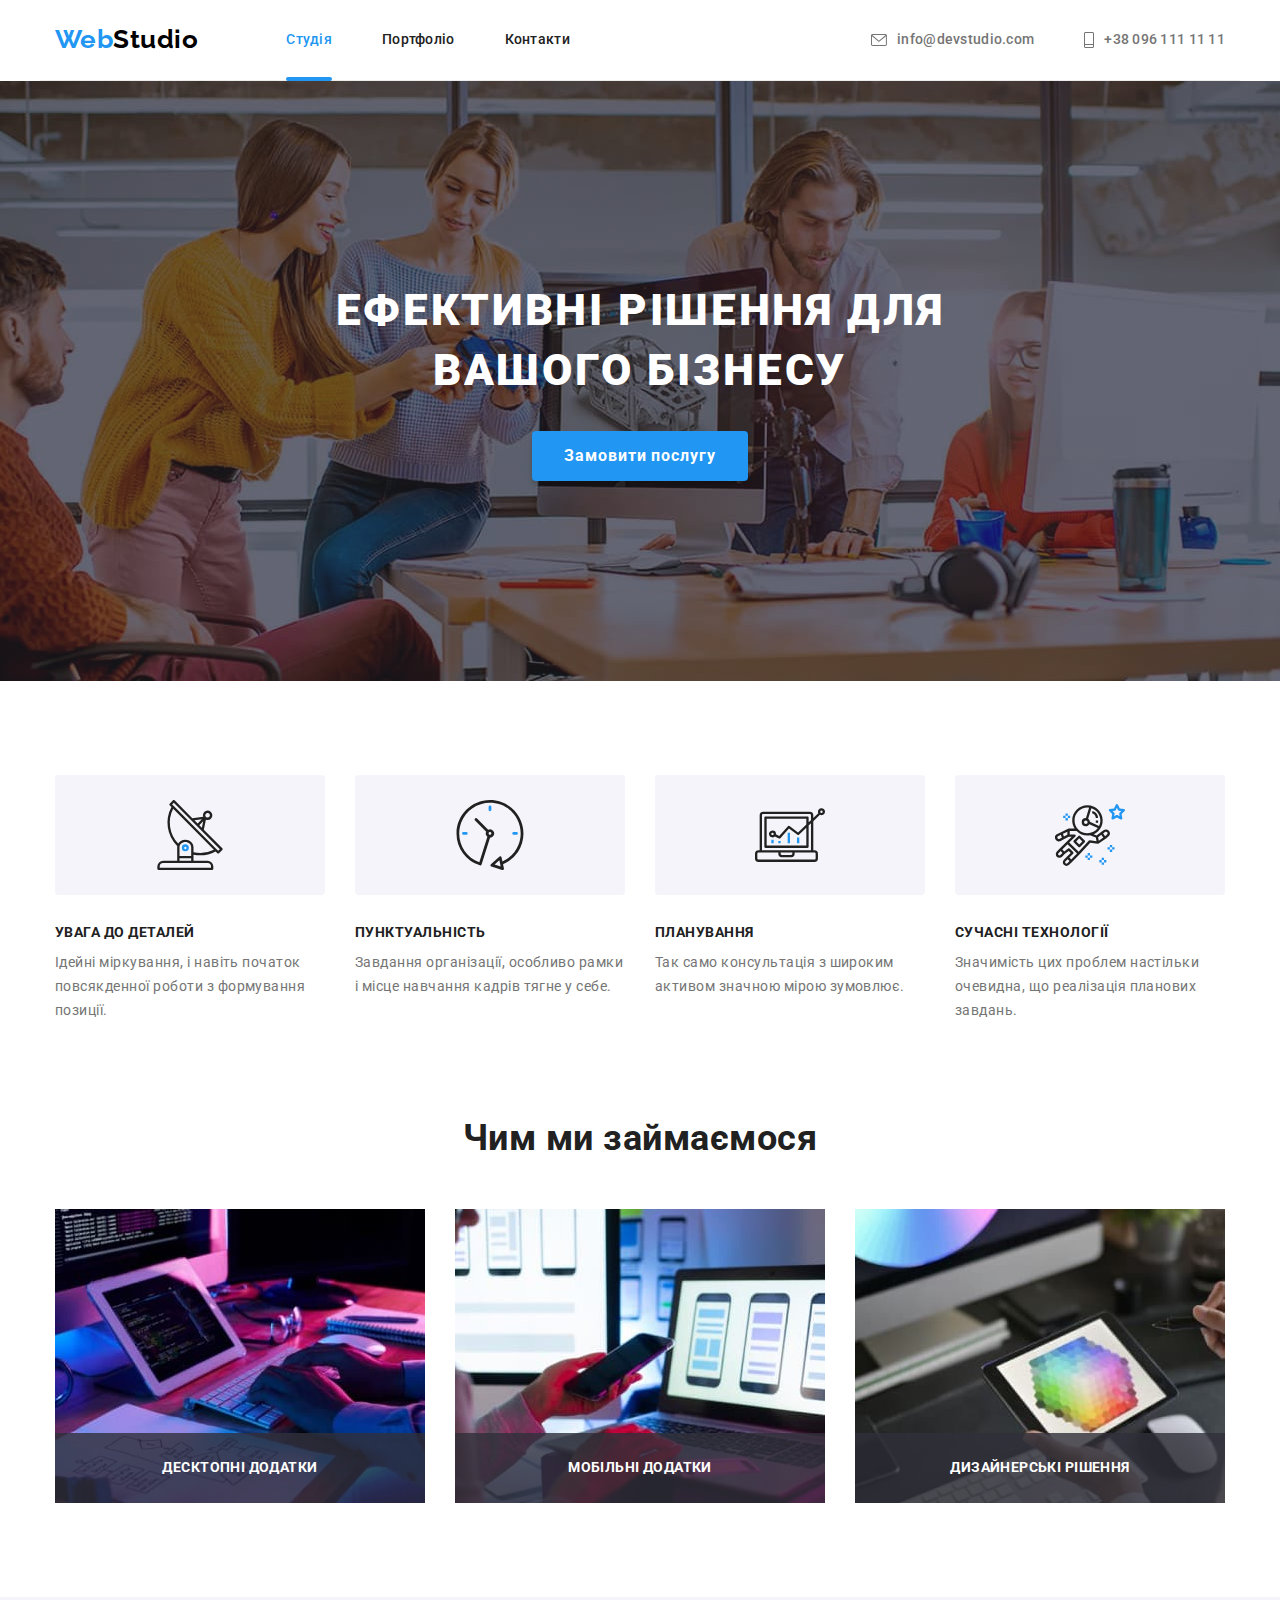
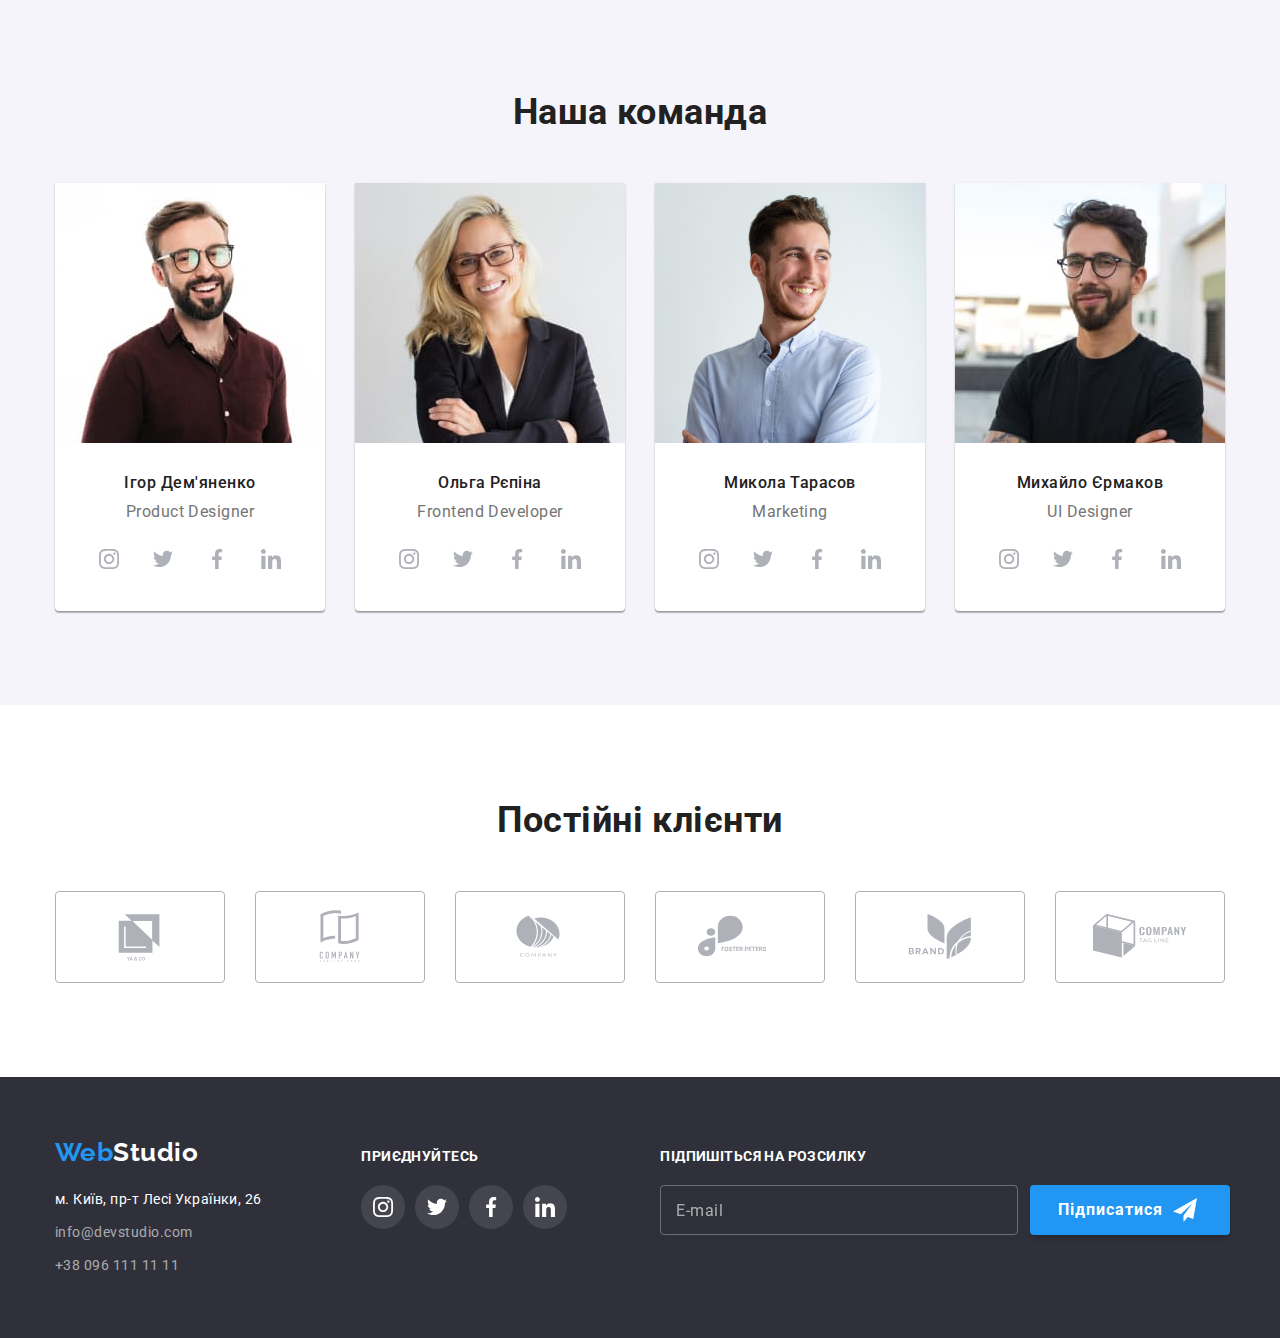
==== commit 7e9b1654: "26.01 home" ====
--- a/index.html
+++ b/index.html
@@ -224,7 +224,7 @@
             <li class="team-list__item">
               <img
                 class="team-list__foto"
-                src="./images/olya.jpg"
+                src="./images/olga.jpg"
                 alt="Співробітник команди"
                 width="270"
               />
@@ -308,7 +308,7 @@
             <li class="team-list__item">
               <img
                 class="team-list__foto"
-                src="./images/mihasik.jpg"
+                src="./images/mihel.jpg"
                 alt="Співробітник команди"
                 width="270"
               />
--- a/CSS/main.min.css
+++ b/CSS/main.min.css
@@ -1 +1 @@
-/*! modern-normalize v1.1.0 | MIT License | https://github.com/sindresorhus/modern-normalize */*,::after,::before{-webkit-box-sizing:border-box;box-sizing:border-box}html{-moz-tab-size:4;-o-tab-size:4;tab-size:4}html{line-height:1.15;-webkit-text-size-adjust:100%}body{margin:0}body{font-family:system-ui,-apple-system,"Segoe UI",Roboto,Helvetica,Arial,sans-serif,"Apple Color Emoji","Segoe UI Emoji"}hr{height:0;color:inherit}abbr[title]{-webkit-text-decoration:underline dotted;text-decoration:underline dotted}b,strong{font-weight:bolder}code,kbd,pre,samp{font-family:ui-monospace,SFMono-Regular,Consolas,"Liberation Mono",Menlo,monospace;font-size:1em}small{font-size:80%}sub,sup{font-size:75%;line-height:0;position:relative;vertical-align:baseline}sub{bottom:-0.25em}sup{top:-0.5em}table{text-indent:0;border-color:inherit}button,input,optgroup,select,textarea{font-family:inherit;font-size:100%;line-height:1.15;margin:0}button,select{text-transform:none}[type=button],[type=reset],[type=submit],button{-webkit-appearance:button}::-moz-focus-inner{border-style:none;padding:0}:-moz-focusring{outline:1px dotted ButtonText}:-moz-ui-invalid{box-shadow:none}legend{padding:0}progress{vertical-align:baseline}::-webkit-inner-spin-button,::-webkit-outer-spin-button{height:auto}[type=search]{-webkit-appearance:textfield;outline-offset:-2px}::-webkit-search-decoration{-webkit-appearance:none}::-webkit-file-upload-button{-webkit-appearance:button;font:inherit}summary{display:list-item}body{background:#fff;color:#757575;font-family:"Roboto",sans-serif;letter-spacing:.03em}ul{list-style:none;margin:0;padding:0}a{text-decoration:none}button{font-family:inherit;padding:0}h1,h2,h3,h4,p{margin:0}.section{padding:60px 0px}@media screen and (min-width: 1200px){.section{padding:94px 0px}}.section--team{background-color:#f5f4fa}.container{margin:0px auto;padding:0 15px}@media screen and (min-width: 480px){.container{width:480px}}@media screen and (min-width: 768px){.container{width:768px}}@media screen and (min-width: 1200px){.container{width:1200px}}.section-title{margin-bottom:30px;color:#212121;font-weight:700;font-size:36px;line-height:1.17;text-align:center}@media screen and (min-width: 1200px){.section-title{margin-bottom:50px}}.section-title--invisible{position:absolute;width:1px;height:1px;margin:-1px;border:0;padding:0;white-space:nowrap;-webkit-clip-path:inset(100%);clip-path:inset(100%);clip:rect(0 0 0 0);overflow:hidden}.header__container{display:-webkit-box;display:-ms-flexbox;display:flex;-webkit-box-align:center;-ms-flex-align:center;align-items:center;border-bottom:1px solid #ececec}.menu-container{display:-webkit-box;display:-ms-flexbox;display:flex}@media screen and (max-width: 767px){.menu-container{position:relative;padding:48px 10px 48px 40px;-webkit-box-orient:vertical;-webkit-box-direction:normal;-ms-flex-direction:column;flex-direction:column;top:0;left:0;position:fixed;width:100%;height:100vh;background-color:#fff;z-index:999;-webkit-transform:translateX(100%);transform:translateX(100%);-webkit-transition:-webkit-transform 250ms cubic-bezier(0.4, 0, 0.2, 1);transition:-webkit-transform 250ms cubic-bezier(0.4, 0, 0.2, 1);transition:transform 250ms cubic-bezier(0.4, 0, 0.2, 1);transition:transform 250ms cubic-bezier(0.4, 0, 0.2, 1), -webkit-transform 250ms cubic-bezier(0.4, 0, 0.2, 1)}}@media screen and (min-width: 768px){.menu-container{-webkit-box-flex:2;-ms-flex-positive:2;flex-grow:2;-webkit-box-pack:center;-ms-flex-pack:center;justify-content:center}}.menu-container.is-open{-webkit-transform:translateX(0);transform:translateX(0)}.site-nav{display:-webkit-box;display:-ms-flexbox;display:flex;margin-right:auto;-webkit-box-align:center;-ms-flex-align:center;align-items:center}@media screen and (min-width: 768px){.site-nav__navigation{display:-webkit-box;display:-ms-flexbox;display:flex}}@media screen and (max-width: 767px){.site-nav__item+.site-nav__item{margin-top:32px}}@media screen and (min-width: 768px){.site-nav__item+.site-nav__item{margin-left:50px}}.site-nav__link{position:relative;display:block;font-weight:500;font-size:40px;line-height:1.18;letter-spacing:.02em;color:#212121;-webkit-transition:color 250ms cubic-bezier(0.4, 0, 0.2, 1);transition:color 250ms cubic-bezier(0.4, 0, 0.2, 1)}@media screen and (min-width: 768px){.site-nav__link{padding:32px 0px;font-weight:500;font-size:14px;line-height:1.14;letter-spacing:.02em}}.site-nav__link:hover,.site-nav__link:focus{color:#2196f3}.site-nav__link--active{color:#2196f3}@media screen and (min-width: 768px){.site-nav__link--active::after{position:absolute;bottom:-1px;display:block;content:"";width:100%;height:4px;background:#2196f3;border-radius:2px}}.contact{display:-webkit-box;display:-ms-flexbox;display:flex}@media screen and (max-width: 767px){.contact{-webkit-box-orient:vertical;-webkit-box-direction:reverse;-ms-flex-direction:column-reverse;flex-direction:column-reverse;-webkit-box-flex:2;-ms-flex-positive:2;flex-grow:2;-webkit-box-pack:end;-ms-flex-pack:end;justify-content:end;margin-bottom:64px}}@media screen and (min-width: 768px)and (max-width: 1199px){.contact{padding:21px 0;-webkit-box-align:start;-ms-flex-align:start;align-items:start;-webkit-box-orient:vertical;-webkit-box-direction:normal;-ms-flex-direction:column;flex-direction:column}}@media screen and (min-width: 1200px){.contact{-webkit-box-align:center;-ms-flex-align:center;align-items:center}}@media screen and (max-width: 767px){.contact__item+.contact__item{margin-bottom:32px}}@media screen and (min-width: 768px)and (max-width: 1199px){.contact__item+.contact__item{margin-top:10px}}@media screen and (min-width: 1200px){.contact__item+.contact__item{margin-left:50px}}.contact__icon{margin-right:10px;fill:currentcolor}@media screen and (max-width: 767px){.contact__icon{display:none}}.contact__link{font-weight:500;letter-spacing:.02em;line-height:1.16;color:#757575;-webkit-transition:color 250ms cubic-bezier(0.4, 0, 0.2, 1);transition:color 250ms cubic-bezier(0.4, 0, 0.2, 1)}@media screen and (max-width: 767px){.contact__link{font-size:24px}}@media screen and (min-width: 768px)and (max-width: 1199px){.contact__link{font-size:12px}}@media screen and (min-width: 1200px){.contact__link{font-size:14px;line-height:1.14}}.contact__link:hover,.contact__link:focus{color:#2196f3}@media screen and (max-width: 767px){.contact__link:hover,.contact__link:focus{font-size:34px}}.contact__link--mail{display:-webkit-box;display:-ms-flexbox;display:flex;-webkit-box-align:center;-ms-flex-align:center;align-items:center}.contact__link--tel{display:-webkit-box;display:-ms-flexbox;display:flex;-webkit-box-align:center;-ms-flex-align:center;align-items:center}.social-block{display:-webkit-box;display:-ms-flexbox;display:flex;-webkit-box-align:start;-ms-flex-align:start;align-items:flex-start;-ms-flex-wrap:wrap;flex-wrap:wrap}@media screen and (min-width: 768px){.social-block{display:none}}.social-block__item{padding:0 10px 0 0}.social-block__item+.social-block__item{padding:0 10px;border-left:1px solid rgba(33,33,33,.2)}.social-block__link{font-weight:500;font-size:18px;line-height:1.22;color:#2196f3}.menu-toggle{border:none;background-color:rgba(0,0,0,0);cursor:pointer}@media screen and (min-width: 768px){.menu-toggle{display:none}}.menu-toggle:hover,.menu-toggle:focus{fill:#2196f3}.menu-toggle--close{position:absolute;top:10px;right:15px}.menu-toggle__icon{display:block}.logo{margin-right:auto;display:inline-block;color:#000;cursor:default;font-family:"Raleway",sans-serif;font-weight:700;font-size:24px;line-height:1.16}@media screen and (min-width: 1200px){.logo{margin-right:93px;font-size:26px;line-height:1.2}}.logo__web{color:#2196f3}.page-footer__logo{color:#fff;margin-bottom:20px}@media screen and (min-width: 768px){.logo--margin{margin-right:88px}}.hero{text-align:center}.hero__overlay{height:400px;margin-left:auto;margin-right:auto;padding-top:118px;background-image:-webkit-gradient(linear, left top, left bottom, from(rgba(47, 48, 58, 0.4)), to(rgba(47, 48, 58, 0.4))),url(../images/hero.jpg);background-image:linear-gradient(rgba(47, 48, 58, 0.4), rgba(47, 48, 58, 0.4)),url(../images/hero.jpg);background-size:cover;background-position:center;background-color:#2f303a}@media screen and (max-width: 767px){.hero__overlay{max-width:480px}}@media screen and (min-width: 768px)and (max-width: 1199px){.hero__overlay{width:768px}}@media screen and (min-width: 1200px){.hero__overlay{padding-top:200px;height:600px;max-width:1600px}}.hero__title{margin-bottom:30px;color:#fff;font-weight:900;font-size:26px;line-height:1.62;letter-spacing:.06em;text-transform:uppercase}@media screen and (min-width: 1200px){.hero__title{font-size:44px;line-height:1.36}}.hero__button{color:#fff;background-color:#2196f3;font-weight:700;font-size:16px;line-height:1.9;letter-spacing:.06em;text-align:center;padding:10px 24px;-webkit-box-shadow:0px 4px 4px rgba(0,0,0,.15);box-shadow:0px 4px 4px rgba(0,0,0,.15);border-radius:4px;border:0px;cursor:pointer}@media screen and (min-width: 1200px){.hero__button{padding:10px 32px}}@media screen and (min-width: 1200px){.section--advances{padding-bottom:0px}}@media screen and (min-width: 768px){.advances-list{display:-webkit-box;display:-ms-flexbox;display:flex;-ms-flex-wrap:wrap;flex-wrap:wrap;margin:-15px}}.advances-list__title{color:#212121;font-weight:700;font-size:14px;line-height:1.14;text-transform:uppercase;margin-bottom:10px}.advances-list__text{margin:0px;font-size:14px;line-height:1.71}.advances-list__item{max-width:450px}@media screen and (min-width: 480px){.advances-list__item{width:450px}}@media screen and (min-width: 768px){.advances-list__item{width:354px;margin:15px}}@media screen and (min-width: 1200px){.advances-list__item{width:270px}}@media screen and (max-width: 767px){.advances-list__item:not(:last-child){margin-bottom:30px}}.advances-list__item::before{content:"";display:block;max-width:450px;height:120px;margin-bottom:30px;background-color:#f5f4fa;background-position:center;background-repeat:no-repeat;border-radius:4px}@media screen and (min-width: 480px){.advances-list__item::before{width:450px}}@media screen and (min-width: 768px){.advances-list__item::before{width:354px}}@media screen and (min-width: 1200px){.advances-list__item::before{width:270px}}.advances-list__item.attention::before{background-image:url(../images/antenna1.svg)}.advances-list__item.punctuality::before{background-image:url(../images/clock1.svg)}.advances-list__item.planning::before{background-image:url(../images/diagram1.svg)}.advances-list__item.modern::before{background-image:url(../images/astronaut1.svg)}@media screen and (max-width: 1199px){.section--works{display:none}}.works{position:relative;display:-webkit-box;display:-ms-flexbox;display:flex}.works__item:not(:last-child){margin-right:30px}.works__image{display:block}.works__title{position:absolute;bottom:0;width:370px;height:70px;display:-webkit-box;display:-ms-flexbox;display:flex;-webkit-box-align:center;-ms-flex-align:center;align-items:center;-webkit-box-pack:center;-ms-flex-pack:center;justify-content:center;font-weight:700;font-size:14px;line-height:1.14;letter-spacing:.03em;text-transform:uppercase;color:#fff;background-color:rgba(47,48,58,.8)}@media screen and (min-width: 768px){.team-list{margin:-15px;display:-webkit-box;display:-ms-flexbox;display:flex;-ms-flex-wrap:wrap;flex-wrap:wrap}}.team-list__foto{display:block;width:100%}.team-list__props{padding:30px 32px;display:-webkit-box;display:-ms-flexbox;display:flex;-webkit-box-orient:vertical;-webkit-box-direction:normal;-ms-flex-direction:column;flex-direction:column;-webkit-box-align:center;-ms-flex-align:center;align-items:center}.team-list__title{margin-bottom:10px;color:#212121;font-weight:500;font-size:16px;line-height:1.19;text-align:center}.team-list__vocation{margin-top:0px;margin-bottom:16px;font-size:16px;line-height:1.19;text-align:center}.team-list__item{max-width:450px;background-color:#fff;-webkit-box-shadow:0px 1px 3px rgba(0,0,0,.12),0px 1px 1px rgba(0,0,0,.14),0px 2px 1px rgba(0,0,0,.2);box-shadow:0px 1px 3px rgba(0,0,0,.12),0px 1px 1px rgba(0,0,0,.14),0px 2px 1px rgba(0,0,0,.2);border-radius:0px 0px 4px 4px}@media screen and (max-width: 767px){.team-list__item:not(:last-child){margin-bottom:30px}}@media screen and (min-width: 480px){.team-list__item{width:450px}}@media screen and (min-width: 768px){.team-list__item{margin:15px;width:354px;height:536px}}@media screen and (min-width: 1200px){.team-list__item{width:270px;height:428px}}.list-client{margin:-15px;display:-webkit-box;display:-ms-flexbox;display:flex;-ms-flex-wrap:wrap;flex-wrap:wrap;-webkit-box-pack:center;-ms-flex-pack:center;justify-content:center}.list-client__item{display:-webkit-box;display:-ms-flexbox;display:flex;margin:15px;height:92px}@media screen and (max-width: 479px){.list-client__item{width:calc((100% - 60px)/2)}}@media screen and (min-width: 480px){.list-client__item{width:210px}}@media screen and (min-width: 768px){.list-client__item{width:226px}}@media screen and (min-width: 1200px){.list-client__item{width:170px}}.list-client__link{display:-webkit-box;display:-ms-flexbox;display:flex;width:100%;-webkit-box-pack:center;-ms-flex-pack:center;justify-content:center;-webkit-box-align:center;-ms-flex-align:center;align-items:center;fill:#afb1b8;border:1px solid #afb1b8;border-radius:4px;cursor:pointer;-webkit-transform:scale(1);transform:scale(1);-webkit-transition:fill 250ms cubic-bezier(0.4, 0, 0.2, 1),border 250ms cubic-bezier(0.4, 0, 0.2, 1),-webkit-transform 250ms cubic-bezier(0.4, 0, 0.2, 1);transition:fill 250ms cubic-bezier(0.4, 0, 0.2, 1),border 250ms cubic-bezier(0.4, 0, 0.2, 1),-webkit-transform 250ms cubic-bezier(0.4, 0, 0.2, 1);transition:fill 250ms cubic-bezier(0.4, 0, 0.2, 1),border 250ms cubic-bezier(0.4, 0, 0.2, 1),transform 250ms cubic-bezier(0.4, 0, 0.2, 1);transition:fill 250ms cubic-bezier(0.4, 0, 0.2, 1),border 250ms cubic-bezier(0.4, 0, 0.2, 1),transform 250ms cubic-bezier(0.4, 0, 0.2, 1),-webkit-transform 250ms cubic-bezier(0.4, 0, 0.2, 1)}.list-client__link:hover,.list-client__link:focus{fill:#2196f3;border-color:#2196f3;-webkit-transform:scale(1.1);transform:scale(1.1)}.social-links{display:-webkit-box;display:-ms-flexbox;display:flex}.social-links__item+.social-links__item{margin-left:10px}.social-links__link{display:-webkit-box;display:-ms-flexbox;display:flex;-webkit-box-pack:center;-ms-flex-pack:center;justify-content:center;-webkit-box-align:center;-ms-flex-align:center;align-items:center;width:44px;height:44px;background-color:rgba(255,255,255,.1);border-radius:50%;fill:#fff;-webkit-transition:fill 250ms cubic-bezier(0.4, 0, 0.2, 1),background-color 250ms cubic-bezier(0.4, 0, 0.2, 1),-webkit-transform 250ms linear;transition:fill 250ms cubic-bezier(0.4, 0, 0.2, 1),background-color 250ms cubic-bezier(0.4, 0, 0.2, 1),-webkit-transform 250ms linear;transition:fill 250ms cubic-bezier(0.4, 0, 0.2, 1),background-color 250ms cubic-bezier(0.4, 0, 0.2, 1),transform 250ms linear;transition:fill 250ms cubic-bezier(0.4, 0, 0.2, 1),background-color 250ms cubic-bezier(0.4, 0, 0.2, 1),transform 250ms linear,-webkit-transform 250ms linear}.social-links__link:hover,.social-links__link:focus{background-color:#2196f3}.social-links__icon{width:20px;height:20px}.team-list__link{fill:#afb1b8}.team-list__link:hover,.team-list__link:focus{fill:#fff}.page-footer{padding:60px 0;background-color:#2f303a}.page-footer__container{display:-webkit-box;display:-ms-flexbox;display:flex}@media screen and (max-width: 767px){.page-footer__container{-webkit-box-orient:vertical;-webkit-box-direction:normal;-ms-flex-direction:column;flex-direction:column;-webkit-box-align:center;-ms-flex-align:center;align-items:center}}@media screen and (min-width: 768px){.page-footer__container{-ms-flex-wrap:wrap;flex-wrap:wrap;-ms-flex-pack:distribute;justify-content:space-around}}@media screen and (min-width: 1200px){.page-footer__container{-webkit-box-align:baseline;-ms-flex-align:baseline;align-items:baseline;-ms-flex-wrap:nowrap;flex-wrap:nowrap}}@media screen and (max-width: 1199px){.page-footer__logobox{text-align:center;margin-bottom:60px}}@media screen and (max-width: 1199px){.page-footer__social{margin-bottom:60px}}@media screen and (min-width: 1200px){.page-footer__social{margin-left:70px}}.page-footer__title{display:block;margin-bottom:20px;font-weight:700;font-size:14px;line-height:1.14;letter-spacing:.03em;text-transform:uppercase;color:#fff}@media screen and (max-width: 1199px){.page-footer__title{text-align:center}}.page-footer__subscription{width:100%}@media screen and (min-width: 1200px){.page-footer__subscription{margin-left:93px}}.address-footer__location{color:#fff;font-style:normal;font-size:14px;line-height:1.71}.address-footer p:not(:last-child){margin-bottom:9px}.address-footer__mail,.address-footer__tel{color:rgba(255,255,255,.6);font-style:normal;font-size:14px;line-height:1.71}.newsletter{display:-webkit-box;display:-ms-flexbox;display:flex}@media screen and (max-width: 1199px){.newsletter{-webkit-box-orient:vertical;-webkit-box-direction:normal;-ms-flex-direction:column;flex-direction:column;-webkit-box-align:center;-ms-flex-align:center;align-items:center}}.newsletter__email{padding:16px 15px;width:100%;height:50px;font-size:16px;line-height:1.25;letter-spacing:.03em;color:rgba(255,255,255,.6);background-color:rgba(0,0,0,0);border:1px solid rgba(255,255,255,.3);-webkit-filter:drop-shadow(0px 4px 4px rgba(0, 0, 0, 0.15));filter:drop-shadow(0px 4px 4px rgba(0, 0, 0, 0.15));border-radius:4px;cursor:pointer}@media screen and (min-width: 480px){.newsletter__email{width:450px}}@media screen and (max-width: 1199px){.newsletter__email{margin-bottom:20px}}@media screen and (min-width: 1200px){.newsletter__email{width:358px}}.newsletter__email::-webkit-input-placeholder{font-size:16px;line-height:1.25;letter-spacing:.03em;color:rgba(255,255,255,.6)}.newsletter__email::-moz-placeholder{font-size:16px;line-height:1.25;letter-spacing:.03em;color:rgba(255,255,255,.6)}.newsletter__email:-ms-input-placeholder{font-size:16px;line-height:1.25;letter-spacing:.03em;color:rgba(255,255,255,.6)}.newsletter__email::-ms-input-placeholder{font-size:16px;line-height:1.25;letter-spacing:.03em;color:rgba(255,255,255,.6)}.newsletter__email::placeholder{font-size:16px;line-height:1.25;letter-spacing:.03em;color:rgba(255,255,255,.6)}.newsletter__btn{display:-webkit-box;display:-ms-flexbox;display:flex;width:200px;height:50px;padding:10px 28px;font-weight:700;font-size:16px;line-height:1.88;-webkit-box-align:center;-ms-flex-align:center;align-items:center;letter-spacing:.06em;color:#fff;background:#2196f3;-webkit-box-shadow:0px 4px 4px rgba(0,0,0,.15);box-shadow:0px 4px 4px rgba(0,0,0,.15);border:none;border-radius:4px;cursor:pointer}@media screen and (min-width: 1200px){.newsletter__btn{margin-left:12px}}.newsletter__icon{margin-left:10px;fill:#fff}.button{min-width:73px;padding:6px 22px;color:#212121;background-color:#f5f4fa;font-weight:500;font-size:16px;line-height:1.62;text-align:center;border-radius:4px;border:none;cursor:pointer;-webkit-transform:translateY(0);transform:translateY(0);-webkit-transition:color 250ms cubic-bezier(0.4, 0, 0.2, 1),background-color 250ms cubic-bezier(0.4, 0, 0.2, 1),-webkit-box-shadow 250ms cubic-bezier(0.4, 0, 0.2, 1),-webkit-transform 250ms cubic-bezier(0.4, 0, 0.2, 1);transition:color 250ms cubic-bezier(0.4, 0, 0.2, 1),background-color 250ms cubic-bezier(0.4, 0, 0.2, 1),-webkit-box-shadow 250ms cubic-bezier(0.4, 0, 0.2, 1),-webkit-transform 250ms cubic-bezier(0.4, 0, 0.2, 1);transition:color 250ms cubic-bezier(0.4, 0, 0.2, 1),background-color 250ms cubic-bezier(0.4, 0, 0.2, 1),box-shadow 250ms cubic-bezier(0.4, 0, 0.2, 1),transform 250ms cubic-bezier(0.4, 0, 0.2, 1);transition:color 250ms cubic-bezier(0.4, 0, 0.2, 1),background-color 250ms cubic-bezier(0.4, 0, 0.2, 1),box-shadow 250ms cubic-bezier(0.4, 0, 0.2, 1),transform 250ms cubic-bezier(0.4, 0, 0.2, 1),-webkit-box-shadow 250ms cubic-bezier(0.4, 0, 0.2, 1),-webkit-transform 250ms cubic-bezier(0.4, 0, 0.2, 1)}.button.active,.button:focus,.button:hover{color:#fff;background-color:#2196f3;-webkit-box-shadow:0px 3px 1px rgba(0,0,0,.1),0px 1px 2px rgba(0,0,0,.08),0px 2px 2px rgba(0,0,0,.12);box-shadow:0px 3px 1px rgba(0,0,0,.1),0px 1px 2px rgba(0,0,0,.08),0px 2px 2px rgba(0,0,0,.12);-webkit-transform:translateY(-2px);transform:translateY(-2px)}.selection-list{display:-webkit-box;display:-ms-flexbox;display:flex;-webkit-box-pack:center;-ms-flex-pack:center;justify-content:center;margin-bottom:50px}.selection-list__item+.selection-list__item{margin-left:8px}.portfolio{display:-webkit-box;display:-ms-flexbox;display:flex;-ms-flex-wrap:wrap;flex-wrap:wrap}.portfolio__item{-webkit-transition:-webkit-box-shadow 250ms cubic-bezier(0.4, 0, 0.2, 1);transition:-webkit-box-shadow 250ms cubic-bezier(0.4, 0, 0.2, 1);transition:box-shadow 250ms cubic-bezier(0.4, 0, 0.2, 1);transition:box-shadow 250ms cubic-bezier(0.4, 0, 0.2, 1), -webkit-box-shadow 250ms cubic-bezier(0.4, 0, 0.2, 1)}.portfolio__item:hover{-webkit-box-shadow:0px 1px 1px rgba(0,0,0,.12),0px 4px 4px rgba(0,0,0,.06),1px 4px 6px rgba(0,0,0,.16);box-shadow:0px 1px 1px rgba(0,0,0,.12),0px 4px 4px rgba(0,0,0,.06),1px 4px 6px rgba(0,0,0,.16)}@media screen and (min-width: 768px)and (max-width: 1199px){.portfolio__item:not(:nth-child(2n)){margin-right:30px}.portfolio__item:not(:nth-last-child(-n+2)){margin-bottom:30px}}@media screen and (min-width: 1200px){.portfolio__item:not(:nth-child(3n)){margin-right:30px}.portfolio__item:not(:nth-last-child(-n+3)){margin-bottom:30px}}.portfolio__image-text{position:relative;overflow:hidden}.portfolio__card-declar{position:absolute;top:0;left:0;-webkit-transform:translateY(100%);transform:translateY(100%);padding:63px 24px;font-weight:400;font-size:18px;line-height:1.56;letter-spacing:.03em;color:#fff;background-color:rgba(33,150,243,.9);-webkit-transition:-webkit-transform 250ms cubic-bezier(0.4, 0, 0.2, 1);transition:-webkit-transform 250ms cubic-bezier(0.4, 0, 0.2, 1);transition:transform 250ms cubic-bezier(0.4, 0, 0.2, 1);transition:transform 250ms cubic-bezier(0.4, 0, 0.2, 1), -webkit-transform 250ms cubic-bezier(0.4, 0, 0.2, 1)}.portfolio__item:hover .portfolio__card-declar{-webkit-transform:translateY(0);transform:translateY(0)}.portfolio__image{display:block}.portfolio__caption{padding:20px 18px;border-bottom:1px solid #eee;border-left:1px solid #eee;border-right:1px solid #eee}.portfolio__title{margin-bottom:4px;color:#212121;font-weight:700;font-size:18px;line-height:2;letter-spacing:.06em}.portfolio__sort{margin:0px;color:#757575;font-size:16px;line-height:1.88}.backdrop{position:fixed;top:0;left:0;width:100%;height:100%;background-color:rgba(0,0,0,.5);opacity:1;-webkit-transition:opacity 250ms cubic-bezier(0.4, 0, 0.2, 1);transition:opacity 250ms cubic-bezier(0.4, 0, 0.2, 1)}.backdrop--is-hidden{opacity:0;pointer-events:none}.modal{position:absolute;top:50%;left:50%;width:100%;height:609px;padding:40px;background-color:#fff;-webkit-box-shadow:0px 1px 3px rgba(0,0,0,.12),0px 1px 1px rgba(0,0,0,.14),0px 2px 1px rgba(0,0,0,.2);box-shadow:0px 1px 3px rgba(0,0,0,.12),0px 1px 1px rgba(0,0,0,.14),0px 2px 1px rgba(0,0,0,.2);border-radius:4px;-webkit-transform:translate(-50%, -50%) scale(1);transform:translate(-50%, -50%) scale(1);-webkit-transition:-webkit-transform 250ms cubic-bezier(0.4, 0, 0.2, 1);transition:-webkit-transform 250ms cubic-bezier(0.4, 0, 0.2, 1);transition:transform 250ms cubic-bezier(0.4, 0, 0.2, 1);transition:transform 250ms cubic-bezier(0.4, 0, 0.2, 1), -webkit-transform 250ms cubic-bezier(0.4, 0, 0.2, 1)}@media screen and (max-width: 1199px){.modal{max-width:450px}}@media screen and (min-width: 1200px){.modal{width:528px;height:581px}}.backdrop--is-hidden .modal{-webkit-transform:translate(-50%, -50%) scale(1.2);transform:translate(-50%, -50%) scale(1.2)}.modal__btn-close{position:absolute;top:8px;right:8px;width:30px;height:30px;display:-webkit-box;display:-ms-flexbox;display:flex;-webkit-box-pack:center;-ms-flex-pack:center;justify-content:center;-webkit-box-align:center;-ms-flex-align:center;align-items:center;cursor:pointer;border-radius:50%;border:1px solid rgba(0,0,0,.1);background-color:#fff;fill:#000}.modal__btn-close:hover,.modal__btn-close:focus{fill:#2196f3}.data-form{display:-webkit-box;display:-ms-flexbox;display:flex;-webkit-box-orient:vertical;-webkit-box-direction:normal;-ms-flex-direction:column;flex-direction:column;-webkit-box-align:center;-ms-flex-align:center;align-items:center}.data-form__title{display:block;text-align:center;margin-bottom:30px;font-weight:700;font-size:20px;line-height:1.5;letter-spacing:.03em;color:#212121}@media screen and (min-width: 1200px){.data-form__title{line-height:1.15}}.data-form__form-field{position:relative;display:-webkit-box;display:-ms-flexbox;display:flex;-webkit-box-orient:vertical;-webkit-box-direction:normal;-ms-flex-direction:column;flex-direction:column;width:100%;margin-bottom:28px}.data-form__input{padding:10px 42px;font-size:16px;line-height:1.15;letter-spacing:.01em;border:1px solid rgba(33,33,33,.2);border-radius:4px;outline:none;cursor:pointer;-webkit-transition:border-color 250ms cubic-bezier(0.4, 0, 0.2, 1);transition:border-color 250ms cubic-bezier(0.4, 0, 0.2, 1)}.data-form__input:focus{border-color:#2196f3}.data-form__input:focus+svg{fill:#2196f3}.data-form__icon{position:absolute;top:50%;left:12px;-webkit-transform:translateY(-50%);transform:translateY(-50%);fill:#000;-webkit-transition:fill 250ms cubic-bezier(0.4, 0, 0.2, 1);transition:fill 250ms cubic-bezier(0.4, 0, 0.2, 1)}.data-form__label{position:absolute;left:42px;top:50%;-webkit-transform:translateY(-50%);transform:translateY(-50%);font-weight:400;font-size:12px;line-height:1.16;letter-spacing:.01em;-webkit-transition:-webkit-transform 250ms cubic-bezier(0.4, 0, 0.2, 1);transition:-webkit-transform 250ms cubic-bezier(0.4, 0, 0.2, 1);transition:transform 250ms cubic-bezier(0.4, 0, 0.2, 1);transition:transform 250ms cubic-bezier(0.4, 0, 0.2, 1), -webkit-transform 250ms cubic-bezier(0.4, 0, 0.2, 1)}.data-form__input:not(:-moz-placeholder-shown)~.data-form__label{transform:translate(-42px, -35px)}.data-form__input:not(:-ms-input-placeholder)~.data-form__label{transform:translate(-42px, -35px)}.data-form__input:focus~.data-form__label,.data-form__input:not(:placeholder-shown)~.data-form__label{-webkit-transform:translate(-42px, -35px);transform:translate(-42px, -35px)}.data-form__form-field-coment{position:relative;display:-webkit-box;display:-ms-flexbox;display:flex;-webkit-box-orient:vertical;-webkit-box-direction:normal;-ms-flex-direction:column;flex-direction:column;width:100%;margin-bottom:20px}.data-form__coment{width:100%;resize:none;padding:12px 16px;border:1px solid rgba(33,33,33,.2);border-radius:4px;outline:none;cursor:pointer}.data-form__coment:focus{border-color:#2196f3}.data-form__coment:not(:-moz-placeholder-shown)+.data-form__coment-label{transform:translate(-16px, -37px)}.data-form__coment:not(:-ms-input-placeholder)+.data-form__coment-label{transform:translate(-16px, -37px)}.data-form__coment:focus+.data-form__coment-label,.data-form__coment:not(:placeholder-shown)+.data-form__coment-label{-webkit-transform:translate(-16px, -37px);transform:translate(-16px, -37px)}.data-form__coment-label{position:absolute;left:16px;top:22px;-webkit-transform:translateY(-50%);transform:translateY(-50%);font-weight:400;font-size:12px;line-height:1.16;letter-spacing:.01em;-webkit-transition:-webkit-transform 250ms cubic-bezier(0.4, 0, 0.2, 1);transition:-webkit-transform 250ms cubic-bezier(0.4, 0, 0.2, 1);transition:transform 250ms cubic-bezier(0.4, 0, 0.2, 1);transition:transform 250ms cubic-bezier(0.4, 0, 0.2, 1), -webkit-transform 250ms cubic-bezier(0.4, 0, 0.2, 1)}.data-form__checkbox{position:absolute;width:1px;height:1px;margin:-1px;border:0;padding:0;white-space:nowrap;-webkit-clip-path:inset(100%);clip-path:inset(100%);clip:rect(0 0 0 0);overflow:hidden}.data-form__checkbox:checked+.data-form__icon-check{fill:#2196f3}.data-form__checkbox:not(:checked)+.data-form__icon-check{border:2px solid #000;border-radius:2px;fill:rgba(0,0,0,0);--color2: transparent}.data-form__icon-check{margin-right:7px}.data-form__resolution-label{display:-webkit-box;display:-ms-flexbox;display:flex;-webkit-box-align:center;-ms-flex-align:center;align-items:center;margin-bottom:30px;font-weight:400;font-size:12px;line-height:1.16;letter-spacing:.03em}@media screen and (min-width: 1200px){.data-form__resolution-label{font-size:14px;line-height:1.71}}.data-form__resolution-link{color:#2196f3;text-decoration:underline}.data-form__submit{min-width:200px;min-height:50px;padding:10px 52px;font-weight:700;font-size:16px;line-height:1.88;letter-spacing:.06em;-webkit-box-shadow:0px 4px 4px rgba(0,0,0,.15);box-shadow:0px 4px 4px rgba(0,0,0,.15);border-radius:4px;border:0px;background-color:#2196f3;color:#fff}/*# sourceMappingURL=main.min.css.map */+/*! modern-normalize v1.1.0 | MIT License | https://github.com/sindresorhus/modern-normalize */*,::after,::before{-webkit-box-sizing:border-box;box-sizing:border-box}html{-moz-tab-size:4;-o-tab-size:4;tab-size:4}html{line-height:1.15;-webkit-text-size-adjust:100%}body{margin:0}body{font-family:system-ui,-apple-system,"Segoe UI",Roboto,Helvetica,Arial,sans-serif,"Apple Color Emoji","Segoe UI Emoji"}hr{height:0;color:inherit}abbr[title]{-webkit-text-decoration:underline dotted;text-decoration:underline dotted}b,strong{font-weight:bolder}code,kbd,pre,samp{font-family:ui-monospace,SFMono-Regular,Consolas,"Liberation Mono",Menlo,monospace;font-size:1em}small{font-size:80%}sub,sup{font-size:75%;line-height:0;position:relative;vertical-align:baseline}sub{bottom:-0.25em}sup{top:-0.5em}table{text-indent:0;border-color:inherit}button,input,optgroup,select,textarea{font-family:inherit;font-size:100%;line-height:1.15;margin:0}button,select{text-transform:none}[type=button],[type=reset],[type=submit],button{-webkit-appearance:button}::-moz-focus-inner{border-style:none;padding:0}:-moz-focusring{outline:1px dotted ButtonText}:-moz-ui-invalid{box-shadow:none}legend{padding:0}progress{vertical-align:baseline}::-webkit-inner-spin-button,::-webkit-outer-spin-button{height:auto}[type=search]{-webkit-appearance:textfield;outline-offset:-2px}::-webkit-search-decoration{-webkit-appearance:none}::-webkit-file-upload-button{-webkit-appearance:button;font:inherit}summary{display:list-item}body{background:#fff;color:#757575;font-family:"Roboto",sans-serif;letter-spacing:.03em}ul{list-style:none;margin:0;padding:0}a{text-decoration:none}button{font-family:inherit;padding:0}h1,h2,h3,h4,p{margin:0}.section{padding:60px 0px}@media screen and (min-width: 1200px){.section{padding:94px 0px}}.section--team{background-color:#f5f4fa}.container{margin:0px auto;padding:0 15px}@media screen and (min-width: 480px){.container{width:480px}}@media screen and (min-width: 768px){.container{width:768px}}@media screen and (min-width: 1200px){.container{width:1200px}}.section-title{margin-bottom:30px;color:#212121;font-weight:700;font-size:36px;line-height:1.17;text-align:center}@media screen and (min-width: 1200px){.section-title{margin-bottom:50px}}.section-title--invisible{position:absolute;width:1px;height:1px;margin:-1px;border:0;padding:0;white-space:nowrap;-webkit-clip-path:inset(100%);clip-path:inset(100%);clip:rect(0 0 0 0);overflow:hidden}.header__container{display:-webkit-box;display:-ms-flexbox;display:flex;-webkit-box-align:center;-ms-flex-align:center;align-items:center;border-bottom:1px solid #ececec}.menu-container{display:-webkit-box;display:-ms-flexbox;display:flex}@media screen and (max-width: 767px){.menu-container{position:relative;padding:48px 10px 48px 40px;-webkit-box-orient:vertical;-webkit-box-direction:normal;-ms-flex-direction:column;flex-direction:column;top:0;left:0;position:fixed;width:100%;height:100vh;background-color:#fff;z-index:999;-webkit-transform:translateX(100%);transform:translateX(100%);-webkit-transition:-webkit-transform 250ms cubic-bezier(0.4, 0, 0.2, 1);transition:-webkit-transform 250ms cubic-bezier(0.4, 0, 0.2, 1);transition:transform 250ms cubic-bezier(0.4, 0, 0.2, 1);transition:transform 250ms cubic-bezier(0.4, 0, 0.2, 1), -webkit-transform 250ms cubic-bezier(0.4, 0, 0.2, 1)}}@media screen and (min-width: 768px){.menu-container{-webkit-box-flex:2;-ms-flex-positive:2;flex-grow:2;-webkit-box-pack:center;-ms-flex-pack:center;justify-content:center}}.menu-container.is-open{-webkit-transform:translateX(0);transform:translateX(0)}.site-nav{display:-webkit-box;display:-ms-flexbox;display:flex;margin-right:auto;-webkit-box-align:center;-ms-flex-align:center;align-items:center}@media screen and (min-width: 768px){.site-nav__navigation{display:-webkit-box;display:-ms-flexbox;display:flex}}@media screen and (max-width: 767px){.site-nav__item+.site-nav__item{margin-top:32px}}@media screen and (min-width: 768px){.site-nav__item+.site-nav__item{margin-left:50px}}.site-nav__link{position:relative;display:block;font-weight:500;font-size:40px;line-height:1.18;letter-spacing:.02em;color:#212121;-webkit-transition:color 250ms cubic-bezier(0.4, 0, 0.2, 1);transition:color 250ms cubic-bezier(0.4, 0, 0.2, 1)}@media screen and (min-width: 768px){.site-nav__link{padding:32px 0px;font-weight:500;font-size:14px;line-height:1.14;letter-spacing:.02em}}.site-nav__link:hover,.site-nav__link:focus{color:#2196f3}.site-nav__link--active{color:#2196f3}@media screen and (min-width: 768px){.site-nav__link--active::after{position:absolute;bottom:-1px;display:block;content:"";width:100%;height:4px;background:#2196f3;border-radius:2px}}.contact{display:-webkit-box;display:-ms-flexbox;display:flex}@media screen and (max-width: 767px){.contact{-webkit-box-orient:vertical;-webkit-box-direction:reverse;-ms-flex-direction:column-reverse;flex-direction:column-reverse;-webkit-box-flex:2;-ms-flex-positive:2;flex-grow:2;-webkit-box-pack:end;-ms-flex-pack:end;justify-content:end;margin-bottom:64px}}@media screen and (min-width: 768px)and (max-width: 1199px){.contact{padding:21px 0;-webkit-box-align:start;-ms-flex-align:start;align-items:start;-webkit-box-orient:vertical;-webkit-box-direction:normal;-ms-flex-direction:column;flex-direction:column}}@media screen and (min-width: 1200px){.contact{-webkit-box-align:center;-ms-flex-align:center;align-items:center}}@media screen and (max-width: 767px){.contact__item+.contact__item{margin-bottom:32px}}@media screen and (min-width: 768px)and (max-width: 1199px){.contact__item+.contact__item{margin-top:10px}}@media screen and (min-width: 1200px){.contact__item+.contact__item{margin-left:50px}}.contact__icon{margin-right:10px;fill:currentcolor}@media screen and (max-width: 767px){.contact__icon{display:none}}.contact__link{font-weight:500;letter-spacing:.02em;line-height:1.16;color:#757575;-webkit-transition:color 250ms cubic-bezier(0.4, 0, 0.2, 1);transition:color 250ms cubic-bezier(0.4, 0, 0.2, 1)}@media screen and (max-width: 767px){.contact__link{font-size:24px}}@media screen and (min-width: 768px)and (max-width: 1199px){.contact__link{font-size:12px}}@media screen and (min-width: 1200px){.contact__link{font-size:14px;line-height:1.14}}.contact__link:hover,.contact__link:focus{color:#2196f3}@media screen and (max-width: 767px){.contact__link:hover,.contact__link:focus{font-size:34px}}.contact__link--mail{display:-webkit-box;display:-ms-flexbox;display:flex;-webkit-box-align:center;-ms-flex-align:center;align-items:center}.contact__link--tel{display:-webkit-box;display:-ms-flexbox;display:flex;-webkit-box-align:center;-ms-flex-align:center;align-items:center}.social-block{display:-webkit-box;display:-ms-flexbox;display:flex;-webkit-box-align:start;-ms-flex-align:start;align-items:flex-start;-ms-flex-wrap:wrap;flex-wrap:wrap}@media screen and (min-width: 768px){.social-block{display:none}}.social-block__item{padding:0 10px 0 0}.social-block__item+.social-block__item{padding:0 10px;border-left:1px solid rgba(33,33,33,.2)}.social-block__link{font-weight:500;font-size:18px;line-height:1.22;color:#2196f3}.menu-toggle{border:none;background-color:rgba(0,0,0,0);cursor:pointer}@media screen and (min-width: 768px){.menu-toggle{display:none}}.menu-toggle:hover,.menu-toggle:focus{fill:#2196f3}.menu-toggle--close{position:absolute;top:10px;right:15px}.menu-toggle__icon{display:block}.logo{margin-right:auto;display:inline-block;color:#000;cursor:default;font-family:"Raleway",sans-serif;font-weight:700;font-size:24px;line-height:1.16}@media screen and (min-width: 1200px){.logo{margin-right:93px;font-size:26px;line-height:1.2}}.logo__web{color:#2196f3}.page-footer__logo{color:#fff;margin-bottom:20px}@media screen and (min-width: 768px){.logo--margin{margin-right:88px}}.hero{text-align:center}.hero__overlay{height:400px;margin-left:auto;margin-right:auto;padding-top:118px;background-image:-webkit-gradient(linear, left top, left bottom, from(rgba(47, 48, 58, 0.4)), to(rgba(47, 48, 58, 0.4))),url(../images/hero.jpg);background-image:linear-gradient(rgba(47, 48, 58, 0.4), rgba(47, 48, 58, 0.4)),url(../images/hero.jpg);background-size:cover;background-position:center;background-color:#2f303a}@media screen and (max-width: 767px){.hero__overlay{max-width:480px}}@media screen and (min-width: 768px)and (max-width: 1199px){.hero__overlay{width:768px}}@media screen and (min-width: 1200px){.hero__overlay{padding-top:200px;height:600px;max-width:1600px}}.hero__title{margin-bottom:30px;color:#fff;font-weight:900;font-size:26px;line-height:1.62;letter-spacing:.06em;text-transform:uppercase}@media screen and (min-width: 1200px){.hero__title{font-size:44px;line-height:1.36}}.hero__button{color:#fff;background-color:#2196f3;font-weight:700;font-size:16px;line-height:1.9;letter-spacing:.06em;text-align:center;padding:10px 24px;-webkit-box-shadow:0px 4px 4px rgba(0,0,0,.15);box-shadow:0px 4px 4px rgba(0,0,0,.15);border-radius:4px;border:0px;cursor:pointer}@media screen and (min-width: 1200px){.hero__button{padding:10px 32px}}@media screen and (min-width: 1200px){.section--advances{padding-bottom:0px}}@media screen and (min-width: 768px){.advances-list{display:-webkit-box;display:-ms-flexbox;display:flex;-ms-flex-wrap:wrap;flex-wrap:wrap;margin:-15px}}.advances-list__title{color:#212121;font-weight:700;font-size:14px;line-height:1.14;text-transform:uppercase;margin-bottom:10px}.advances-list__text{margin:0px;font-size:14px;line-height:1.71}.advances-list__item{max-width:450px}@media screen and (min-width: 480px){.advances-list__item{width:450px}}@media screen and (min-width: 768px){.advances-list__item{width:354px;margin:15px}}@media screen and (min-width: 1200px){.advances-list__item{width:270px}}@media screen and (max-width: 767px){.advances-list__item:not(:last-child){margin-bottom:30px}}.advances-list__item::before{content:"";display:block;max-width:450px;height:120px;margin-bottom:30px;background-color:#f5f4fa;background-position:center;background-repeat:no-repeat;border-radius:4px}@media screen and (min-width: 480px){.advances-list__item::before{width:450px}}@media screen and (min-width: 768px){.advances-list__item::before{width:354px}}@media screen and (min-width: 1200px){.advances-list__item::before{width:270px}}.advances-list__item.attention::before{background-image:url(../images/antenna1.svg)}.advances-list__item.punctuality::before{background-image:url(../images/clock1.svg)}.advances-list__item.planning::before{background-image:url(../images/diagram1.svg)}.advances-list__item.modern::before{background-image:url(../images/astronaut1.svg)}@media screen and (max-width: 1199px){.section--works{display:none}}.works{position:relative;display:-webkit-box;display:-ms-flexbox;display:flex}.works__item:not(:last-child){margin-right:30px}.works__image{display:block}.works__title{position:absolute;bottom:0;width:370px;height:70px;display:-webkit-box;display:-ms-flexbox;display:flex;-webkit-box-align:center;-ms-flex-align:center;align-items:center;-webkit-box-pack:center;-ms-flex-pack:center;justify-content:center;font-weight:700;font-size:14px;line-height:1.14;letter-spacing:.03em;text-transform:uppercase;color:#fff;background-color:rgba(47,48,58,.8)}@media screen and (min-width: 768px){.team-list{margin:-15px;display:-webkit-box;display:-ms-flexbox;display:flex;-ms-flex-wrap:wrap;flex-wrap:wrap}}.team-list__foto{display:block;width:100%}.team-list__props{padding:30px 32px;display:-webkit-box;display:-ms-flexbox;display:flex;-webkit-box-orient:vertical;-webkit-box-direction:normal;-ms-flex-direction:column;flex-direction:column;-webkit-box-align:center;-ms-flex-align:center;align-items:center}.team-list__title{margin-bottom:10px;color:#212121;font-weight:500;font-size:16px;line-height:1.19;text-align:center}.team-list__vocation{margin-top:0px;margin-bottom:16px;font-size:16px;line-height:1.19;text-align:center}.team-list__item{max-width:450px;background-color:#fff;-webkit-box-shadow:0px 1px 3px rgba(0,0,0,.12),0px 1px 1px rgba(0,0,0,.14),0px 2px 1px rgba(0,0,0,.2);box-shadow:0px 1px 3px rgba(0,0,0,.12),0px 1px 1px rgba(0,0,0,.14),0px 2px 1px rgba(0,0,0,.2);border-radius:0px 0px 4px 4px}@media screen and (max-width: 767px){.team-list__item:not(:last-child){margin-bottom:30px}}@media screen and (min-width: 768px){.team-list__item{margin:15px;width:354px;height:536px}}@media screen and (min-width: 1200px){.team-list__item{width:270px;height:428px}}.list-client{margin:-15px;display:-webkit-box;display:-ms-flexbox;display:flex;-ms-flex-wrap:wrap;flex-wrap:wrap;-webkit-box-pack:center;-ms-flex-pack:center;justify-content:center}.list-client__item{display:-webkit-box;display:-ms-flexbox;display:flex;margin:15px;height:92px}@media screen and (max-width: 479px){.list-client__item{width:calc((100% - 60px)/2)}}@media screen and (min-width: 480px){.list-client__item{width:210px}}@media screen and (min-width: 768px){.list-client__item{width:226px}}@media screen and (min-width: 1200px){.list-client__item{width:170px}}.list-client__link{display:-webkit-box;display:-ms-flexbox;display:flex;width:100%;-webkit-box-pack:center;-ms-flex-pack:center;justify-content:center;-webkit-box-align:center;-ms-flex-align:center;align-items:center;fill:#afb1b8;border:1px solid #afb1b8;border-radius:4px;cursor:pointer;-webkit-transform:scale(1);transform:scale(1);-webkit-transition:fill 250ms cubic-bezier(0.4, 0, 0.2, 1),border 250ms cubic-bezier(0.4, 0, 0.2, 1),-webkit-transform 250ms cubic-bezier(0.4, 0, 0.2, 1);transition:fill 250ms cubic-bezier(0.4, 0, 0.2, 1),border 250ms cubic-bezier(0.4, 0, 0.2, 1),-webkit-transform 250ms cubic-bezier(0.4, 0, 0.2, 1);transition:fill 250ms cubic-bezier(0.4, 0, 0.2, 1),border 250ms cubic-bezier(0.4, 0, 0.2, 1),transform 250ms cubic-bezier(0.4, 0, 0.2, 1);transition:fill 250ms cubic-bezier(0.4, 0, 0.2, 1),border 250ms cubic-bezier(0.4, 0, 0.2, 1),transform 250ms cubic-bezier(0.4, 0, 0.2, 1),-webkit-transform 250ms cubic-bezier(0.4, 0, 0.2, 1)}.list-client__link:hover,.list-client__link:focus{fill:#2196f3;border-color:#2196f3;-webkit-transform:scale(1.1);transform:scale(1.1)}.social-links{display:-webkit-box;display:-ms-flexbox;display:flex}.social-links__item+.social-links__item{margin-left:10px}.social-links__link{display:-webkit-box;display:-ms-flexbox;display:flex;-webkit-box-pack:center;-ms-flex-pack:center;justify-content:center;-webkit-box-align:center;-ms-flex-align:center;align-items:center;width:44px;height:44px;background-color:rgba(255,255,255,.1);border-radius:50%;fill:#fff;-webkit-transition:fill 250ms cubic-bezier(0.4, 0, 0.2, 1),background-color 250ms cubic-bezier(0.4, 0, 0.2, 1),-webkit-transform 250ms linear;transition:fill 250ms cubic-bezier(0.4, 0, 0.2, 1),background-color 250ms cubic-bezier(0.4, 0, 0.2, 1),-webkit-transform 250ms linear;transition:fill 250ms cubic-bezier(0.4, 0, 0.2, 1),background-color 250ms cubic-bezier(0.4, 0, 0.2, 1),transform 250ms linear;transition:fill 250ms cubic-bezier(0.4, 0, 0.2, 1),background-color 250ms cubic-bezier(0.4, 0, 0.2, 1),transform 250ms linear,-webkit-transform 250ms linear}.social-links__link:hover,.social-links__link:focus{background-color:#2196f3}.social-links__icon{width:20px;height:20px}.team-list__link{fill:#afb1b8}.team-list__link:hover,.team-list__link:focus{fill:#fff}.page-footer{padding:60px 0;background-color:#2f303a}.page-footer__container{display:-webkit-box;display:-ms-flexbox;display:flex}@media screen and (max-width: 767px){.page-footer__container{-webkit-box-orient:vertical;-webkit-box-direction:normal;-ms-flex-direction:column;flex-direction:column;-webkit-box-align:center;-ms-flex-align:center;align-items:center}}@media screen and (min-width: 768px){.page-footer__container{-ms-flex-wrap:wrap;flex-wrap:wrap;-ms-flex-pack:distribute;justify-content:space-around}}@media screen and (min-width: 1200px){.page-footer__container{-webkit-box-align:baseline;-ms-flex-align:baseline;align-items:baseline;-ms-flex-wrap:nowrap;flex-wrap:nowrap}}@media screen and (max-width: 1199px){.page-footer__logobox{text-align:center;margin-bottom:60px}}@media screen and (max-width: 1199px){.page-footer__social{margin-bottom:60px}}@media screen and (min-width: 1200px){.page-footer__social{margin-left:70px}}.page-footer__title{display:block;margin-bottom:20px;font-weight:700;font-size:14px;line-height:1.14;letter-spacing:.03em;text-transform:uppercase;color:#fff}@media screen and (max-width: 1199px){.page-footer__title{text-align:center}}.page-footer__subscription{width:100%}@media screen and (min-width: 1200px){.page-footer__subscription{margin-left:93px}}.address-footer__location{color:#fff;font-style:normal;font-size:14px;line-height:1.71}.address-footer p:not(:last-child){margin-bottom:9px}.address-footer__mail,.address-footer__tel{color:rgba(255,255,255,.6);font-style:normal;font-size:14px;line-height:1.71}.newsletter{display:-webkit-box;display:-ms-flexbox;display:flex}@media screen and (max-width: 1199px){.newsletter{-webkit-box-orient:vertical;-webkit-box-direction:normal;-ms-flex-direction:column;flex-direction:column;-webkit-box-align:center;-ms-flex-align:center;align-items:center}}.newsletter__email{padding:16px 15px;width:100%;height:50px;font-size:16px;line-height:1.25;letter-spacing:.03em;color:rgba(255,255,255,.6);background-color:rgba(0,0,0,0);border:1px solid rgba(255,255,255,.3);-webkit-filter:drop-shadow(0px 4px 4px rgba(0, 0, 0, 0.15));filter:drop-shadow(0px 4px 4px rgba(0, 0, 0, 0.15));border-radius:4px;cursor:pointer}@media screen and (min-width: 480px){.newsletter__email{width:450px}}@media screen and (max-width: 1199px){.newsletter__email{margin-bottom:20px}}@media screen and (min-width: 1200px){.newsletter__email{width:358px}}.newsletter__email::-webkit-input-placeholder{font-size:16px;line-height:1.25;letter-spacing:.03em;color:rgba(255,255,255,.6)}.newsletter__email::-moz-placeholder{font-size:16px;line-height:1.25;letter-spacing:.03em;color:rgba(255,255,255,.6)}.newsletter__email:-ms-input-placeholder{font-size:16px;line-height:1.25;letter-spacing:.03em;color:rgba(255,255,255,.6)}.newsletter__email::-ms-input-placeholder{font-size:16px;line-height:1.25;letter-spacing:.03em;color:rgba(255,255,255,.6)}.newsletter__email::placeholder{font-size:16px;line-height:1.25;letter-spacing:.03em;color:rgba(255,255,255,.6)}.newsletter__btn{display:-webkit-box;display:-ms-flexbox;display:flex;width:200px;height:50px;padding:10px 28px;font-weight:700;font-size:16px;line-height:1.88;-webkit-box-align:center;-ms-flex-align:center;align-items:center;letter-spacing:.06em;color:#fff;background:#2196f3;-webkit-box-shadow:0px 4px 4px rgba(0,0,0,.15);box-shadow:0px 4px 4px rgba(0,0,0,.15);border:none;border-radius:4px;cursor:pointer}@media screen and (min-width: 1200px){.newsletter__btn{margin-left:12px}}.newsletter__icon{margin-left:10px;fill:#fff}.button{min-width:73px;padding:6px 22px;color:#212121;background-color:#f5f4fa;font-weight:500;font-size:16px;line-height:1.62;text-align:center;border-radius:4px;border:none;cursor:pointer;-webkit-transform:translateY(0);transform:translateY(0);-webkit-transition:color 250ms cubic-bezier(0.4, 0, 0.2, 1),background-color 250ms cubic-bezier(0.4, 0, 0.2, 1),-webkit-box-shadow 250ms cubic-bezier(0.4, 0, 0.2, 1),-webkit-transform 250ms cubic-bezier(0.4, 0, 0.2, 1);transition:color 250ms cubic-bezier(0.4, 0, 0.2, 1),background-color 250ms cubic-bezier(0.4, 0, 0.2, 1),-webkit-box-shadow 250ms cubic-bezier(0.4, 0, 0.2, 1),-webkit-transform 250ms cubic-bezier(0.4, 0, 0.2, 1);transition:color 250ms cubic-bezier(0.4, 0, 0.2, 1),background-color 250ms cubic-bezier(0.4, 0, 0.2, 1),box-shadow 250ms cubic-bezier(0.4, 0, 0.2, 1),transform 250ms cubic-bezier(0.4, 0, 0.2, 1);transition:color 250ms cubic-bezier(0.4, 0, 0.2, 1),background-color 250ms cubic-bezier(0.4, 0, 0.2, 1),box-shadow 250ms cubic-bezier(0.4, 0, 0.2, 1),transform 250ms cubic-bezier(0.4, 0, 0.2, 1),-webkit-box-shadow 250ms cubic-bezier(0.4, 0, 0.2, 1),-webkit-transform 250ms cubic-bezier(0.4, 0, 0.2, 1)}.button.active,.button:focus,.button:hover{color:#fff;background-color:#2196f3;-webkit-box-shadow:0px 3px 1px rgba(0,0,0,.1),0px 1px 2px rgba(0,0,0,.08),0px 2px 2px rgba(0,0,0,.12);box-shadow:0px 3px 1px rgba(0,0,0,.1),0px 1px 2px rgba(0,0,0,.08),0px 2px 2px rgba(0,0,0,.12);-webkit-transform:translateY(-2px);transform:translateY(-2px)}.selection-list{display:-webkit-box;display:-ms-flexbox;display:flex;-webkit-box-pack:center;-ms-flex-pack:center;justify-content:center;margin-bottom:50px}.selection-list__item+.selection-list__item{margin-left:8px}.portfolio{display:-webkit-box;display:-ms-flexbox;display:flex;-ms-flex-wrap:wrap;flex-wrap:wrap}.portfolio__item{-webkit-transition:-webkit-box-shadow 250ms cubic-bezier(0.4, 0, 0.2, 1);transition:-webkit-box-shadow 250ms cubic-bezier(0.4, 0, 0.2, 1);transition:box-shadow 250ms cubic-bezier(0.4, 0, 0.2, 1);transition:box-shadow 250ms cubic-bezier(0.4, 0, 0.2, 1), -webkit-box-shadow 250ms cubic-bezier(0.4, 0, 0.2, 1)}.portfolio__item:hover{-webkit-box-shadow:0px 1px 1px rgba(0,0,0,.12),0px 4px 4px rgba(0,0,0,.06),1px 4px 6px rgba(0,0,0,.16);box-shadow:0px 1px 1px rgba(0,0,0,.12),0px 4px 4px rgba(0,0,0,.06),1px 4px 6px rgba(0,0,0,.16)}@media screen and (min-width: 768px)and (max-width: 1199px){.portfolio__item:not(:nth-child(2n)){margin-right:30px}.portfolio__item:not(:nth-last-child(-n+2)){margin-bottom:30px}}@media screen and (min-width: 1200px){.portfolio__item:not(:nth-child(3n)){margin-right:30px}.portfolio__item:not(:nth-last-child(-n+3)){margin-bottom:30px}}.portfolio__image-text{position:relative;overflow:hidden}.portfolio__card-declar{position:absolute;top:0;left:0;-webkit-transform:translateY(100%);transform:translateY(100%);padding:63px 24px;font-weight:400;font-size:18px;line-height:1.56;letter-spacing:.03em;color:#fff;background-color:rgba(33,150,243,.9);-webkit-transition:-webkit-transform 250ms cubic-bezier(0.4, 0, 0.2, 1);transition:-webkit-transform 250ms cubic-bezier(0.4, 0, 0.2, 1);transition:transform 250ms cubic-bezier(0.4, 0, 0.2, 1);transition:transform 250ms cubic-bezier(0.4, 0, 0.2, 1), -webkit-transform 250ms cubic-bezier(0.4, 0, 0.2, 1)}.portfolio__item:hover .portfolio__card-declar{-webkit-transform:translateY(0);transform:translateY(0)}.portfolio__image{display:block}.portfolio__caption{padding:20px 18px;border-bottom:1px solid #eee;border-left:1px solid #eee;border-right:1px solid #eee}.portfolio__title{margin-bottom:4px;color:#212121;font-weight:700;font-size:18px;line-height:2;letter-spacing:.06em}.portfolio__sort{margin:0px;color:#757575;font-size:16px;line-height:1.88}.backdrop{position:fixed;top:0;left:0;width:100%;height:100%;background-color:rgba(0,0,0,.5);opacity:1;-webkit-transition:opacity 250ms cubic-bezier(0.4, 0, 0.2, 1);transition:opacity 250ms cubic-bezier(0.4, 0, 0.2, 1)}.backdrop--is-hidden{opacity:0;pointer-events:none}.modal{position:absolute;top:50%;left:50%;width:100%;height:609px;padding:40px;background-color:#fff;-webkit-box-shadow:0px 1px 3px rgba(0,0,0,.12),0px 1px 1px rgba(0,0,0,.14),0px 2px 1px rgba(0,0,0,.2);box-shadow:0px 1px 3px rgba(0,0,0,.12),0px 1px 1px rgba(0,0,0,.14),0px 2px 1px rgba(0,0,0,.2);border-radius:4px;-webkit-transform:translate(-50%, -50%) scale(1);transform:translate(-50%, -50%) scale(1);-webkit-transition:-webkit-transform 250ms cubic-bezier(0.4, 0, 0.2, 1);transition:-webkit-transform 250ms cubic-bezier(0.4, 0, 0.2, 1);transition:transform 250ms cubic-bezier(0.4, 0, 0.2, 1);transition:transform 250ms cubic-bezier(0.4, 0, 0.2, 1), -webkit-transform 250ms cubic-bezier(0.4, 0, 0.2, 1)}@media screen and (max-width: 1199px){.modal{max-width:450px}}@media screen and (min-width: 1200px){.modal{width:528px;height:581px}}.backdrop--is-hidden .modal{-webkit-transform:translate(-50%, -50%) scale(1.2);transform:translate(-50%, -50%) scale(1.2)}.modal__btn-close{position:absolute;top:8px;right:8px;width:30px;height:30px;display:-webkit-box;display:-ms-flexbox;display:flex;-webkit-box-pack:center;-ms-flex-pack:center;justify-content:center;-webkit-box-align:center;-ms-flex-align:center;align-items:center;cursor:pointer;border-radius:50%;border:1px solid rgba(0,0,0,.1);background-color:#fff;fill:#000}.modal__btn-close:hover,.modal__btn-close:focus{fill:#2196f3}.data-form{display:-webkit-box;display:-ms-flexbox;display:flex;-webkit-box-orient:vertical;-webkit-box-direction:normal;-ms-flex-direction:column;flex-direction:column;-webkit-box-align:center;-ms-flex-align:center;align-items:center}.data-form__title{display:block;text-align:center;margin-bottom:30px;font-weight:700;font-size:20px;line-height:1.5;letter-spacing:.03em;color:#212121}@media screen and (min-width: 1200px){.data-form__title{line-height:1.15}}.data-form__form-field{position:relative;display:-webkit-box;display:-ms-flexbox;display:flex;-webkit-box-orient:vertical;-webkit-box-direction:normal;-ms-flex-direction:column;flex-direction:column;width:100%;margin-bottom:28px}.data-form__input{padding:10px 42px;font-size:16px;line-height:1.15;letter-spacing:.01em;border:1px solid rgba(33,33,33,.2);border-radius:4px;outline:none;cursor:pointer;-webkit-transition:border-color 250ms cubic-bezier(0.4, 0, 0.2, 1);transition:border-color 250ms cubic-bezier(0.4, 0, 0.2, 1)}.data-form__input:focus{border-color:#2196f3}.data-form__input:focus+svg{fill:#2196f3}.data-form__icon{position:absolute;top:50%;left:12px;-webkit-transform:translateY(-50%);transform:translateY(-50%);fill:#000;-webkit-transition:fill 250ms cubic-bezier(0.4, 0, 0.2, 1);transition:fill 250ms cubic-bezier(0.4, 0, 0.2, 1)}.data-form__label{position:absolute;left:42px;top:50%;-webkit-transform:translateY(-50%);transform:translateY(-50%);font-weight:400;font-size:12px;line-height:1.16;letter-spacing:.01em;-webkit-transition:-webkit-transform 250ms cubic-bezier(0.4, 0, 0.2, 1);transition:-webkit-transform 250ms cubic-bezier(0.4, 0, 0.2, 1);transition:transform 250ms cubic-bezier(0.4, 0, 0.2, 1);transition:transform 250ms cubic-bezier(0.4, 0, 0.2, 1), -webkit-transform 250ms cubic-bezier(0.4, 0, 0.2, 1)}.data-form__input:not(:-moz-placeholder-shown)~.data-form__label{transform:translate(-42px, -35px)}.data-form__input:not(:-ms-input-placeholder)~.data-form__label{transform:translate(-42px, -35px)}.data-form__input:focus~.data-form__label,.data-form__input:not(:placeholder-shown)~.data-form__label{-webkit-transform:translate(-42px, -35px);transform:translate(-42px, -35px)}.data-form__form-field-coment{position:relative;display:-webkit-box;display:-ms-flexbox;display:flex;-webkit-box-orient:vertical;-webkit-box-direction:normal;-ms-flex-direction:column;flex-direction:column;width:100%;margin-bottom:20px}.data-form__coment{width:100%;resize:none;padding:12px 16px;border:1px solid rgba(33,33,33,.2);border-radius:4px;outline:none;cursor:pointer}.data-form__coment:focus{border-color:#2196f3}.data-form__coment:not(:-moz-placeholder-shown)+.data-form__coment-label{transform:translate(-16px, -37px)}.data-form__coment:not(:-ms-input-placeholder)+.data-form__coment-label{transform:translate(-16px, -37px)}.data-form__coment:focus+.data-form__coment-label,.data-form__coment:not(:placeholder-shown)+.data-form__coment-label{-webkit-transform:translate(-16px, -37px);transform:translate(-16px, -37px)}.data-form__coment-label{position:absolute;left:16px;top:22px;-webkit-transform:translateY(-50%);transform:translateY(-50%);font-weight:400;font-size:12px;line-height:1.16;letter-spacing:.01em;-webkit-transition:-webkit-transform 250ms cubic-bezier(0.4, 0, 0.2, 1);transition:-webkit-transform 250ms cubic-bezier(0.4, 0, 0.2, 1);transition:transform 250ms cubic-bezier(0.4, 0, 0.2, 1);transition:transform 250ms cubic-bezier(0.4, 0, 0.2, 1), -webkit-transform 250ms cubic-bezier(0.4, 0, 0.2, 1)}.data-form__checkbox{position:absolute;width:1px;height:1px;margin:-1px;border:0;padding:0;white-space:nowrap;-webkit-clip-path:inset(100%);clip-path:inset(100%);clip:rect(0 0 0 0);overflow:hidden}.data-form__checkbox:checked+.data-form__icon-check{fill:#2196f3}.data-form__checkbox:not(:checked)+.data-form__icon-check{border:2px solid #000;border-radius:2px;fill:rgba(0,0,0,0);--color2: transparent}.data-form__icon-check{margin-right:7px}.data-form__resolution-label{display:-webkit-box;display:-ms-flexbox;display:flex;-webkit-box-align:center;-ms-flex-align:center;align-items:center;margin-bottom:30px;font-weight:400;font-size:12px;line-height:1.16;letter-spacing:.03em}@media screen and (min-width: 1200px){.data-form__resolution-label{font-size:14px;line-height:1.71}}.data-form__resolution-link{color:#2196f3;text-decoration:underline}.data-form__submit{min-width:200px;min-height:50px;padding:10px 52px;font-weight:700;font-size:16px;line-height:1.88;letter-spacing:.06em;-webkit-box-shadow:0px 4px 4px rgba(0,0,0,.15);box-shadow:0px 4px 4px rgba(0,0,0,.15);border-radius:4px;border:0px;background-color:#2196f3;color:#fff}/*# sourceMappingURL=main.min.css.map */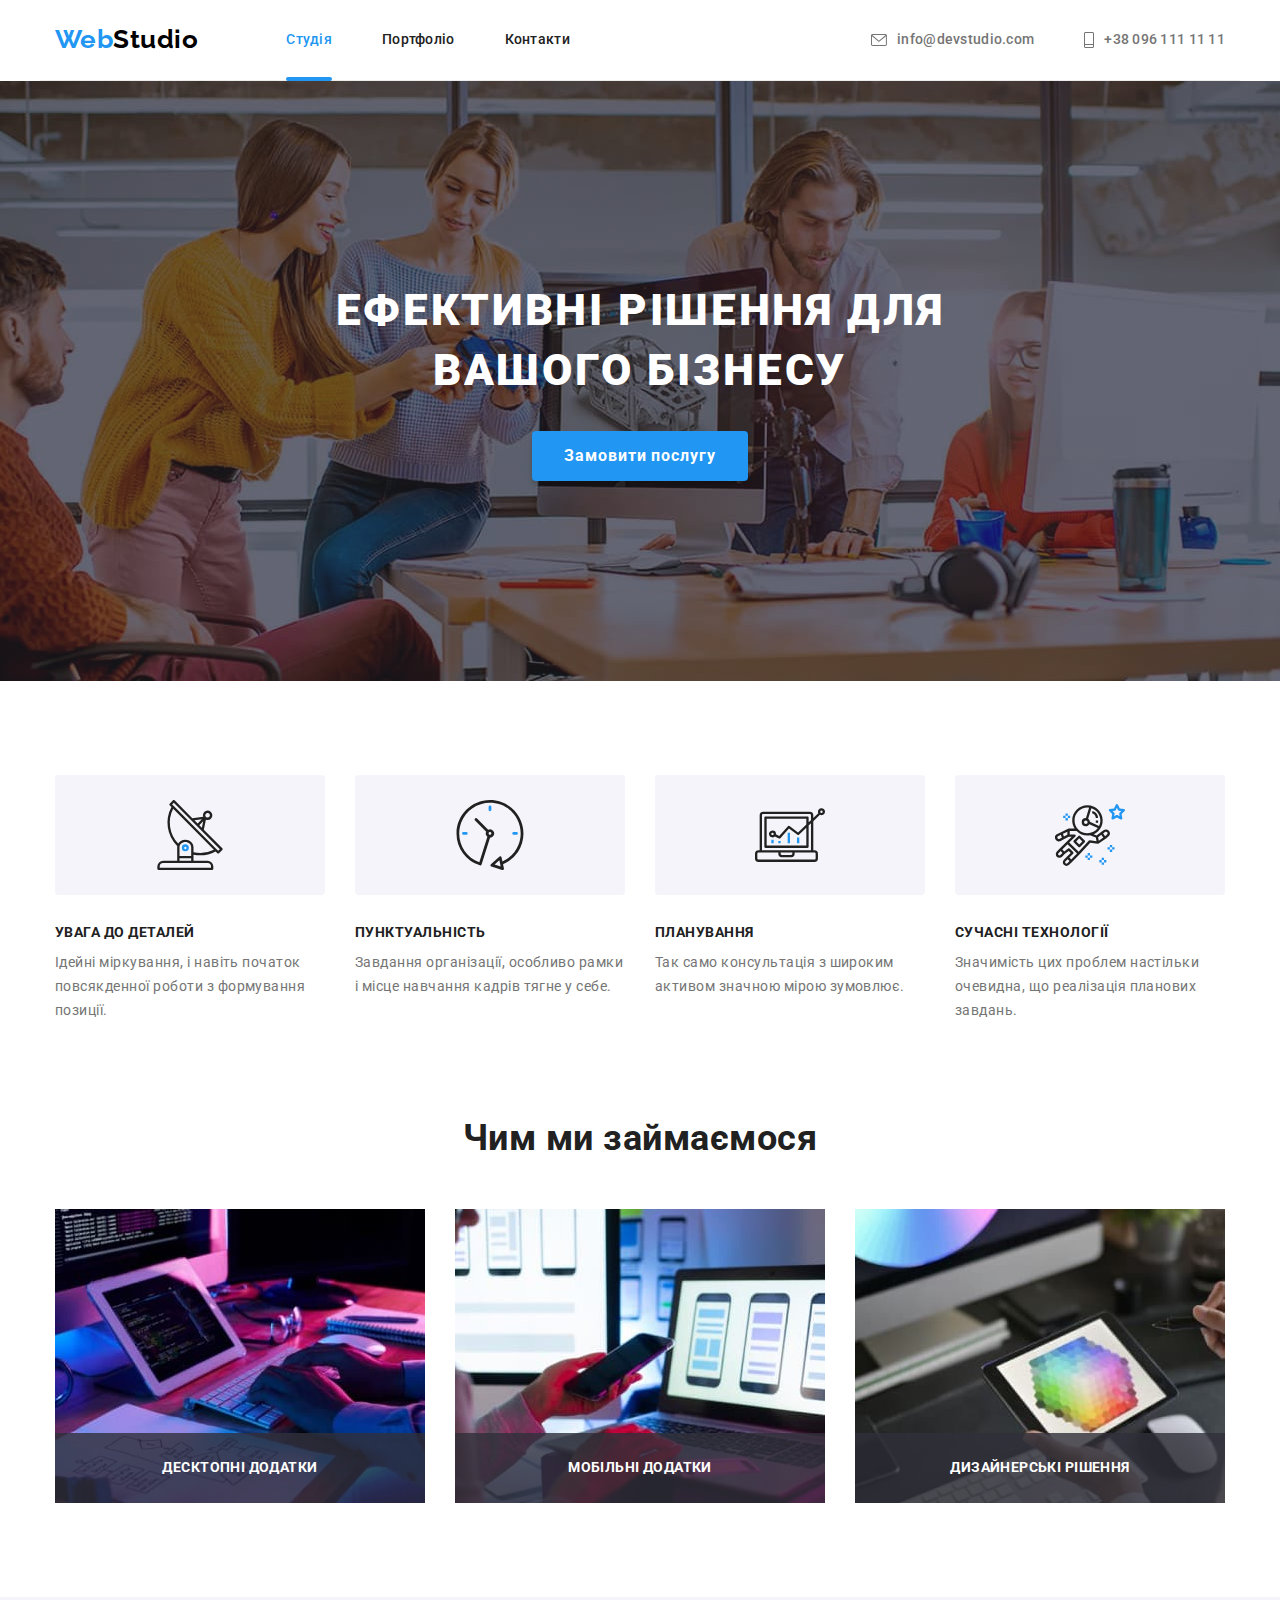
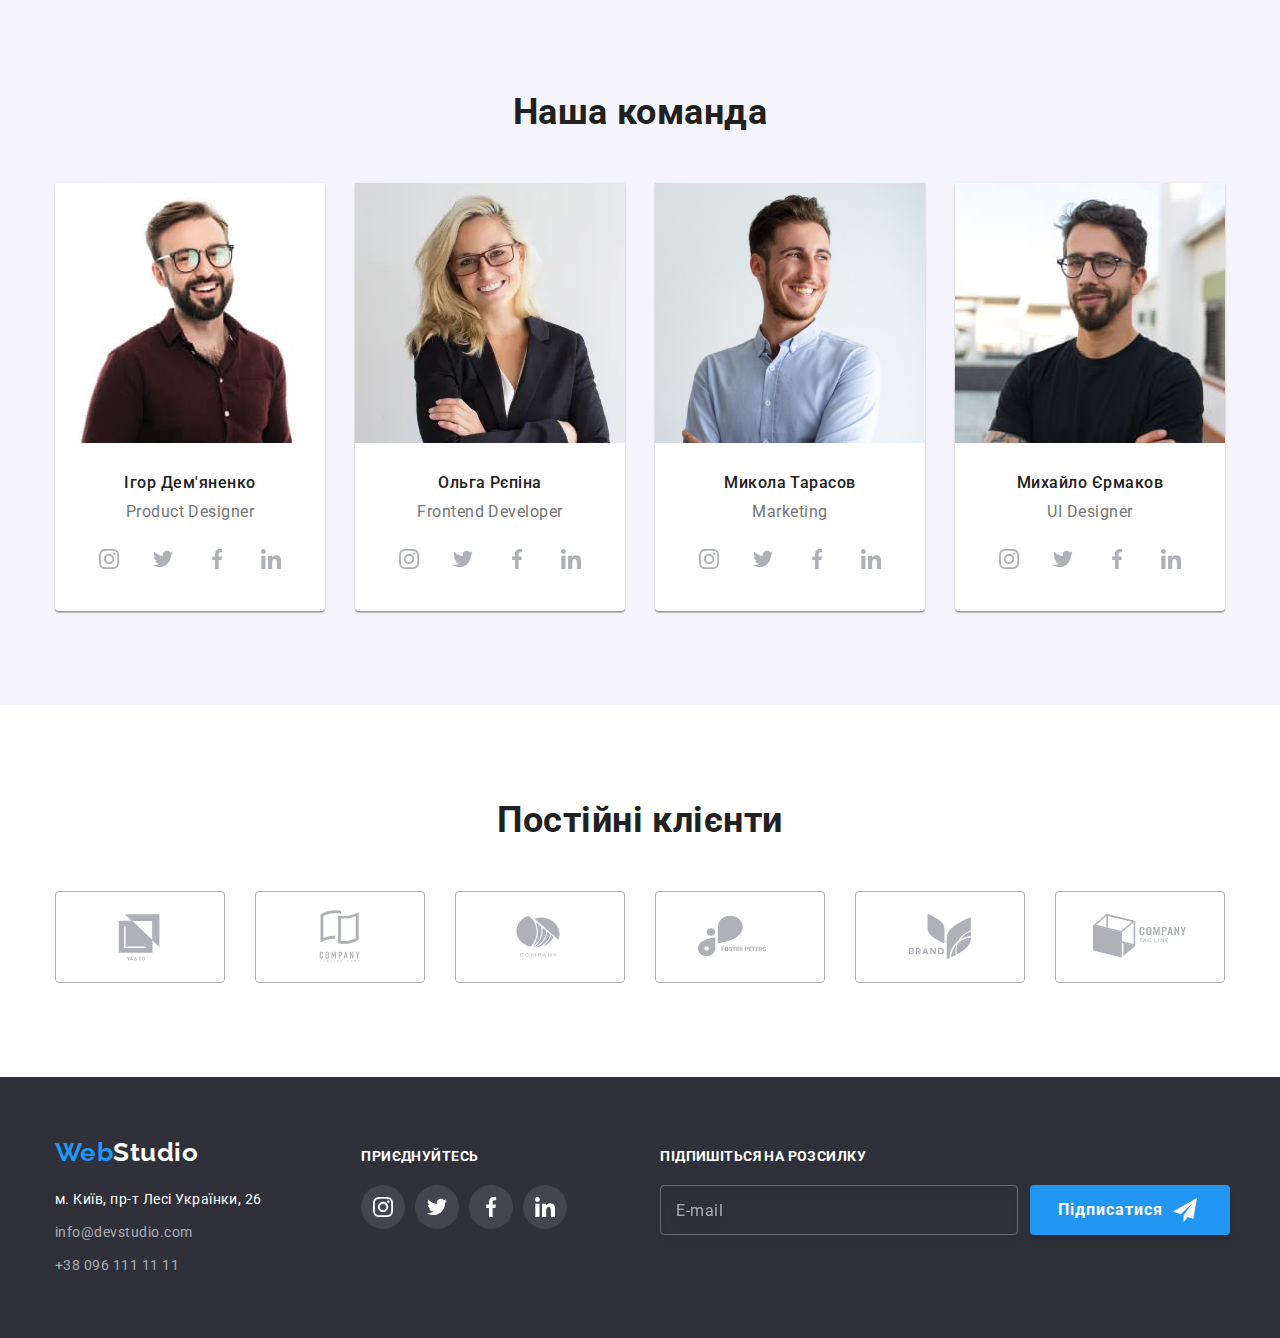
==== commit c4b2aa91: "27/01 work" ====
--- a/index.html
+++ b/index.html
@@ -222,12 +222,38 @@
               </div>
             </li>
             <li class="team-list__item">
-              <img
-                class="team-list__foto"
-                src="./images/olga.jpg"
-                alt="Співробітник команди"
-                width="270"
-              />
+              <picture>
+                <source
+                  srcset="
+                    ./images/olga-270.webp    270w,
+                    ./images/olga-270@2x.webp 540w,
+                    ./images/olga-354.webp    354w,
+                    ./images/olga-354@2x.webp 708w,
+                    ./images/olga-450.webp    450w,
+                    ./images/olga-450@2x.webp 900w
+                  "
+                  sizes="(min-width: 1200px) 270px, 
+                (min-width: 768px) 354px, 
+                (min-width: 480px) 450px, 100vw "
+                  type="image/webp"
+                />
+                <source
+                  srcset="
+                    ./images/olga-270.jpg    270w,
+                    ./images/olga-270@2x.jpg 540w,
+                    ./images/olga-354.jpg    354w,
+                    ./images/olga-354@2x.jpg 708w,
+                    ./images/olga-450.jpg    450w,
+                    ./images/olga-450@2x.jpg 900w
+                  "
+                  sizes="(min-width: 1200px) 270px, 
+                (min-width: 768px) 354px, 
+                (min-width: 480px) 450px, 100vw "
+                  type="image/jpeg"
+                />
+
+                <img class="team-list__foto" src="./images/olga.jpg" alt="Співробітник команди" />
+              </picture>
               <div class="team-list__props">
                 <h3 class="team-list__title">Ольга Рєпіна</h3>
                 <p class="team-list__vocation">Frontend Developer</p>
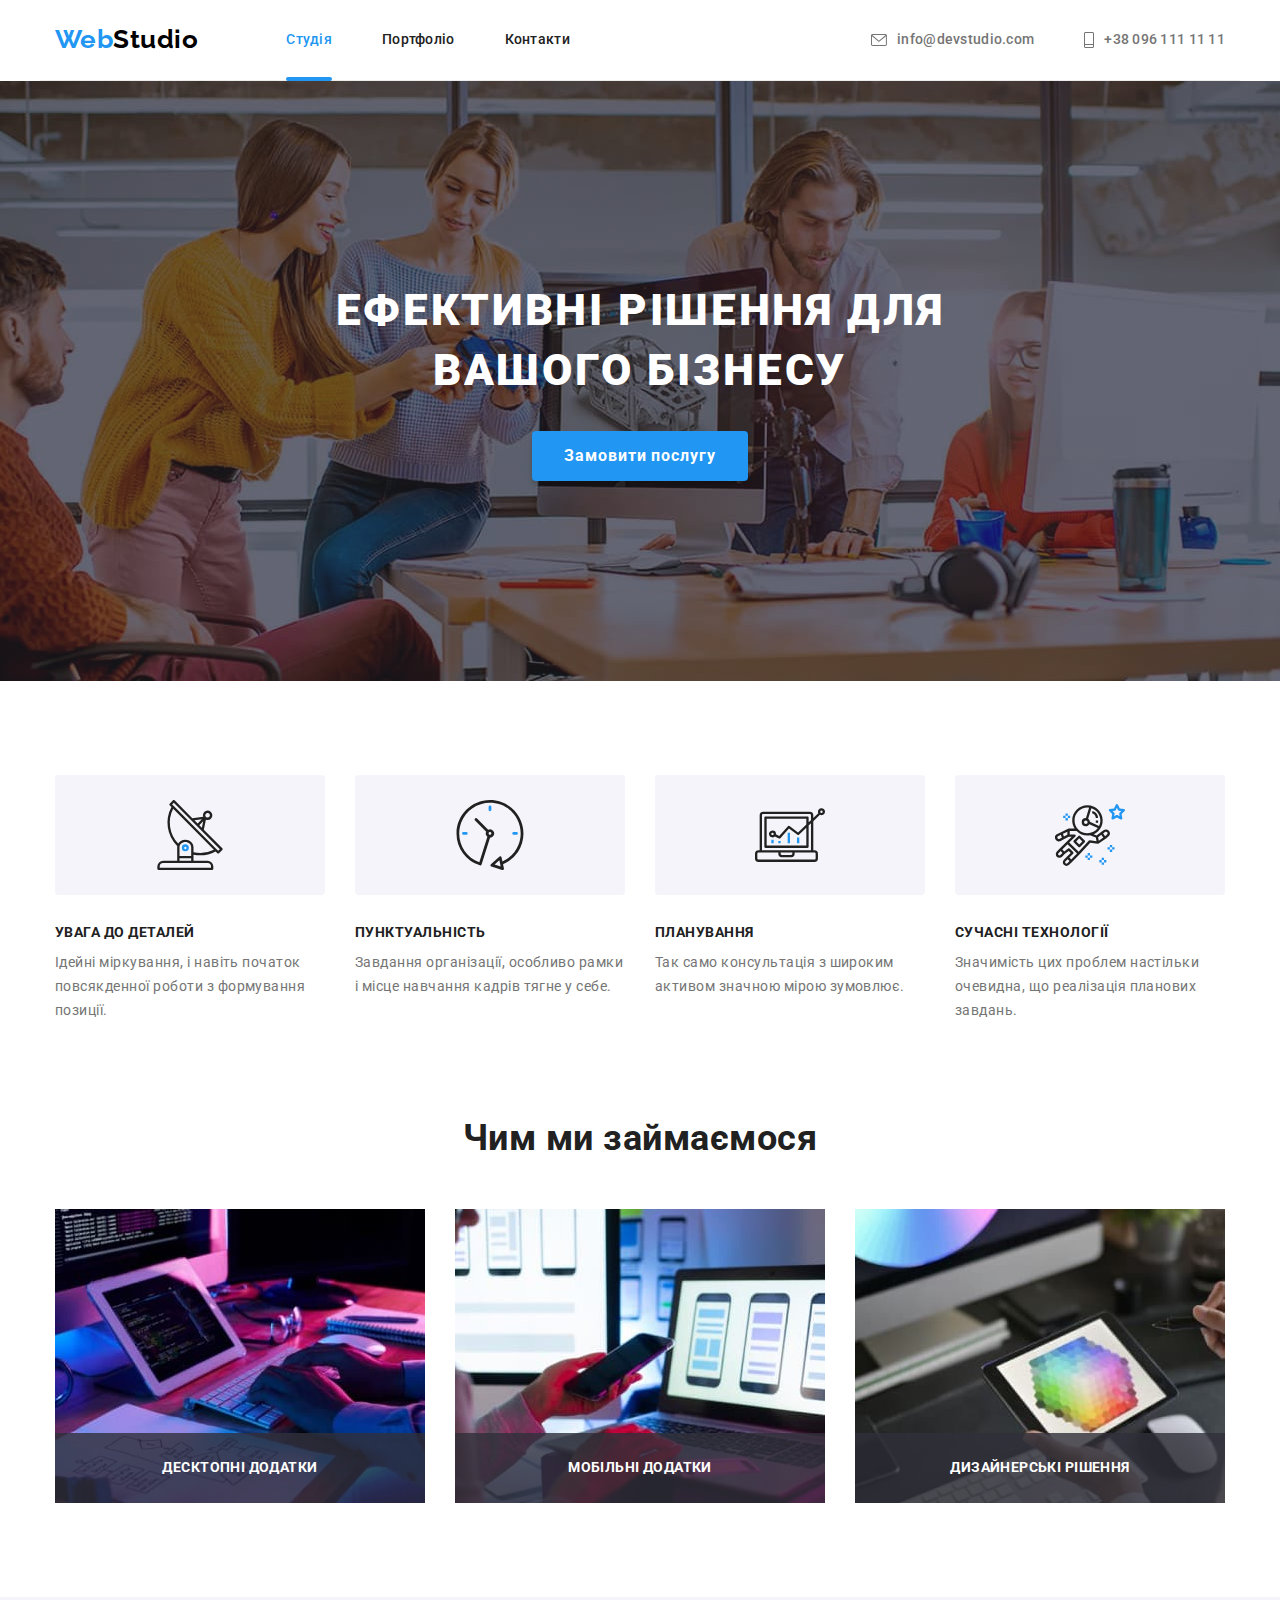
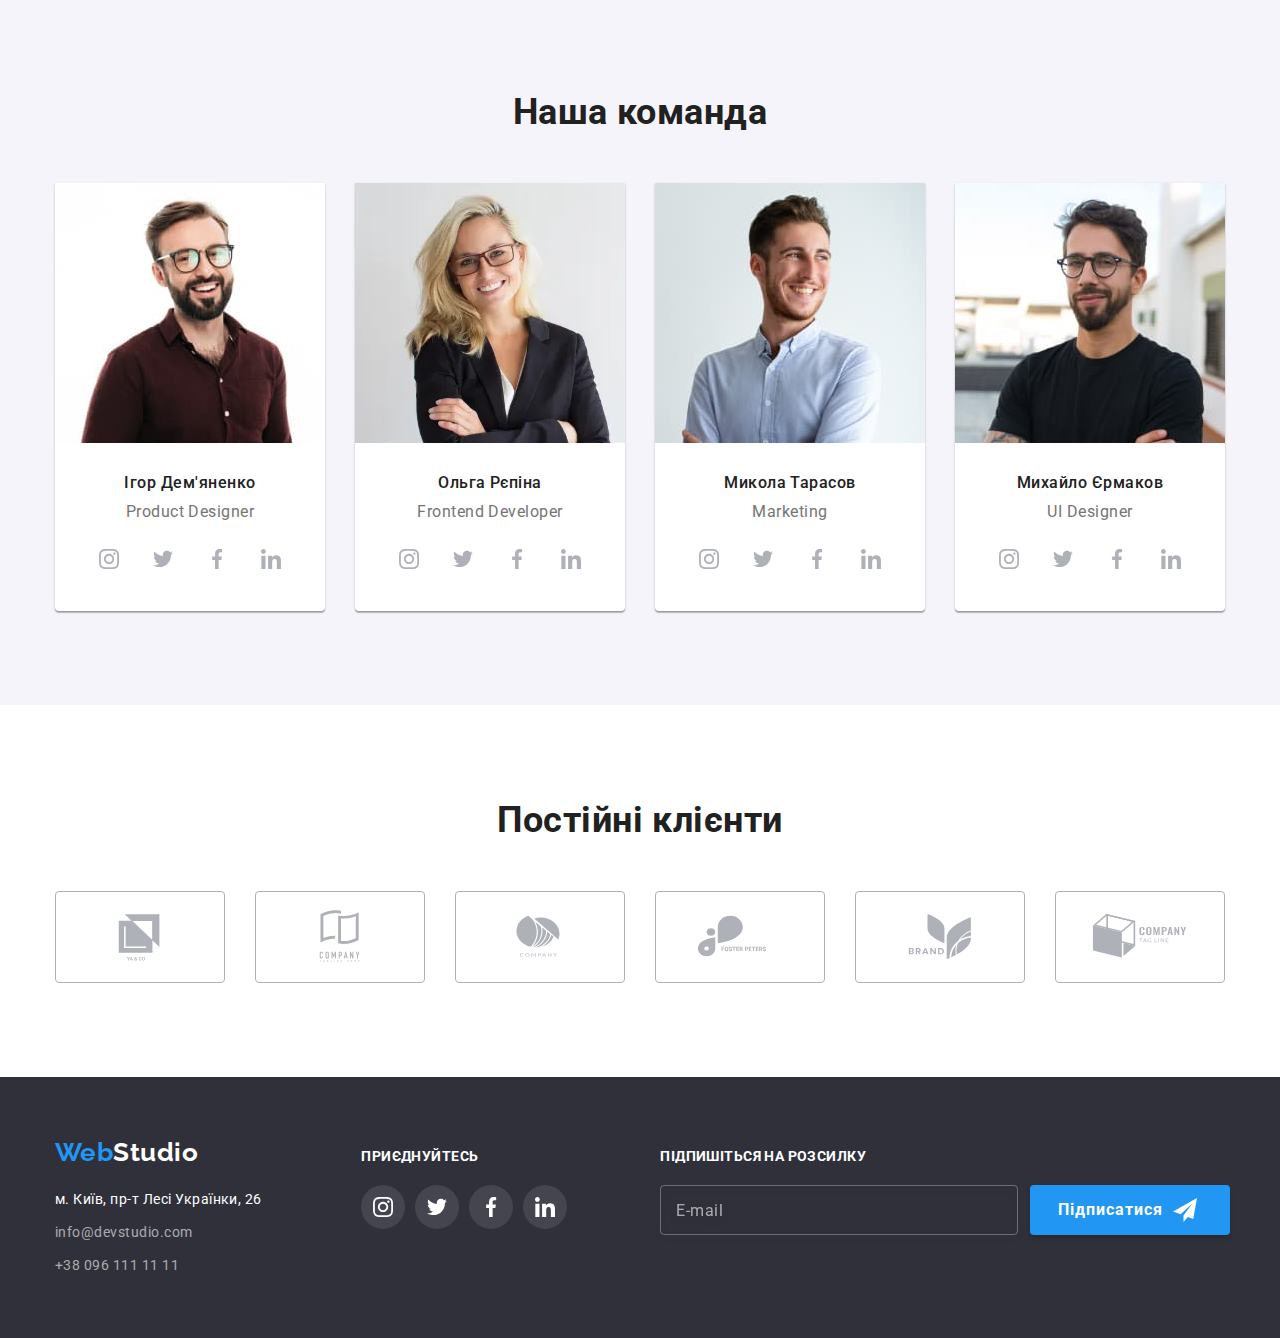
==== commit 885ca1ab: "27/01 work" ====
--- a/index.html
+++ b/index.html
@@ -290,12 +290,12 @@
               </div>
             </li>
             <li class="team-list__item">
-              <img
-                class="team-list__foto"
-                src="./images/mikola.jpg"
-                alt="Співробітник команди"
-                width="270"
-              />
+              <picture>
+                <source srcset="./images/mikola-270.jpg" media="(min-width: 1200px)" />
+                <source srcset="./images/mikola-354.jpg" media="(min-width: 768px)" />
+                <source srcset="./images/mikola-450.jpg" media="(min-width: 480px)" />
+                <img class="team-list__foto" src="./images/mikola.jpg" alt="Співробітник команди" />
+              </picture>
               <div class="team-list__props">
                 <h3 class="team-list__title">Микола Тарасов</h3>
                 <p class="team-list__vocation">Marketing</p>
